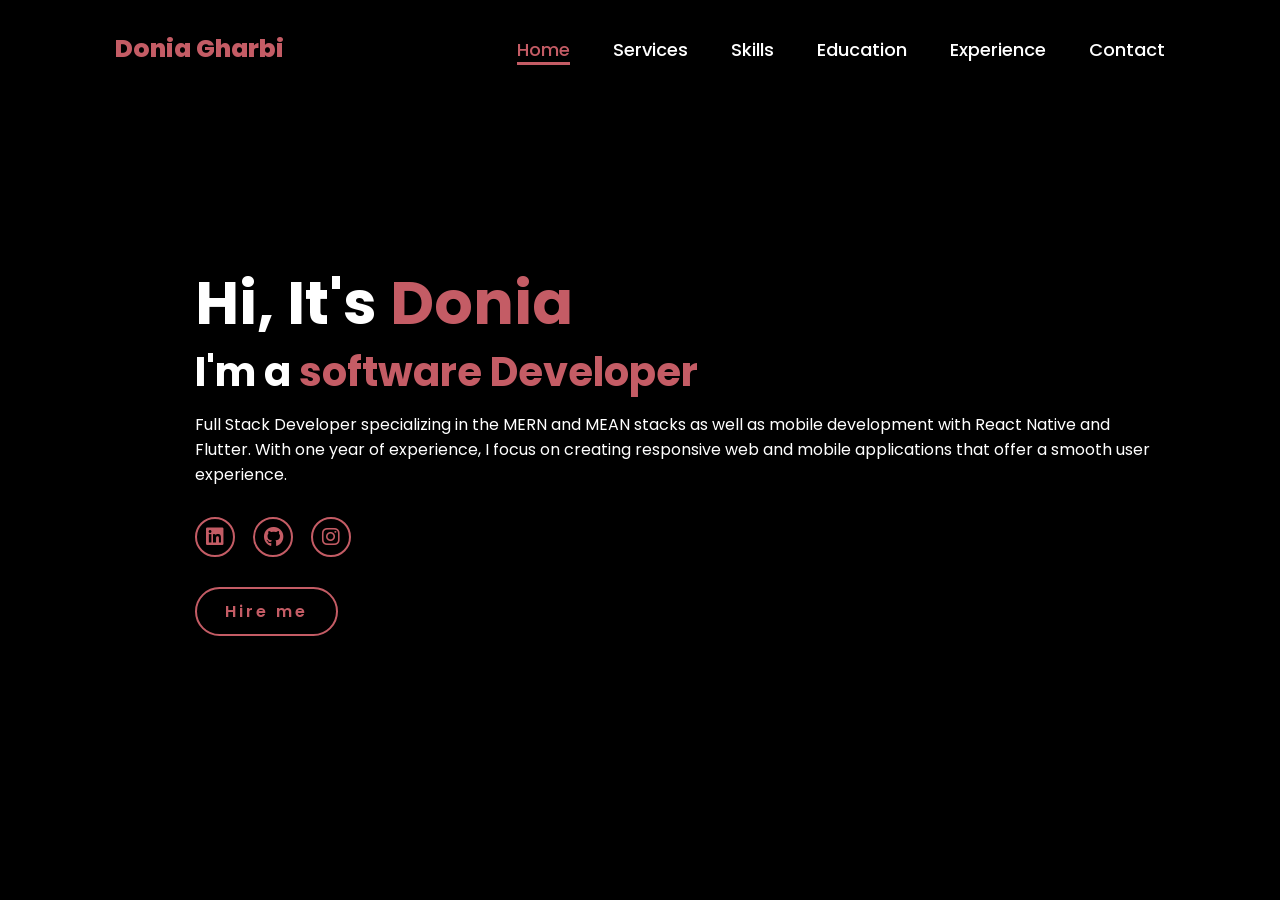
==== index.html @ 005302e9 "main" ====
<!DOCTYPE html>
<html lang="en">
    
<head>
    <meta charset="UTF-8">
    <meta name="viewport" content="width=device-width, initial-scale=1.0">
    <link rel="stylesheet" href="https://cdnjs.cloudflare.com/ajax/libs/font-awesome/6.5.2/css/all.min.css">
    <link rel="stylesheet" href="style.css">
    <title>Portfolio Website</title>
</head>
<body>
    <header>
        <a href="#" class="logo">Donia Gharbi</a>

        <nav>
            <a href="#" class="active"> Home</a>
            <a href="#" >Services</a>
            <a href="#" >Skills</a>
            <a href="#" >Education</a>
            <a href="#" >Experience</a>
            <a href="#" >Contact</a>
        </nav>
    </header>
    <section class="home">
        <div class="home-img">
            <img src="pic.png" alt="">
        </div>
        <div class="home-content">
            <h1>Hi, It's <span>Donia</span></h1>
            <h3 class="typing-text">I'm a <span></span></h3>
            <p>Full Stack Developer specializing in the MERN and MEAN stacks as well as mobile development with React Native and Flutter. With one year of experience, I focus on creating responsive web and mobile applications that offer a smooth user experience.</p>
            <div class="social-icons">
                <a href="https://www.linkedin.com/in/donia-gharbi-a2b3671b9/"><i class="fa-brands fa-linkedin"></i></a>
                <a href="https://github.com/doniesgh"><i class="fa-brands fa-github"></i></a>
                <a href="https://www.instagram.com/donies_gharbi/"><i class="fa-brands fa-instagram"></i></a>
            </div>
            <a href="#" class="btn">Hire me</a>
        </div>
    </section>
</body>
</html>
---- style.css ----
@import url('https://fonts.googleapis.com/css2?family=Poppins:wght@100;200;300;400;500;600&display=swap');

*{
    margin: 0;
    padding: 0;
    box-sizing: border-box;
    text-decoration: none;
    border: none;
    outline: none;
    font-family: 'Poppins', sans-serif;
}

html{
    font-size: 62.5%;
}

body{
    width: 100%;
    height: 100vh;
    overflow-x: hidden;
    background-color: black;
    color: white;
}

header{
    margin-top: 20px;
    position: fixed;
    top: 0;
    left: 0;
    width: 100%;
    padding: 1rem 9%;
    background-color: transparent;
    filter: drop-shadow(10px);
    display: flex;
    justify-content: space-between;
    align-items: center;
    z-index: 100;
}

.logo{
    font-size: 2.5rem;
    color: #c45c65;
    font-weight: 800;
    cursor: pointer;
    transition: 0.5s ease;
}

.logo:hover{
    transform: scale(1.1);
}

nav a{
    font-size: 1.8rem;
    color: white;
    margin-left: 4rem;
    font-weight: 500;
    transition: 0.3s ease;
    border-bottom: 3px solid transparent;
}

nav a:hover,
nav a.active{
    color: #c45c65;
    border-bottom: 3px solid #c45c65;
}

@media(max-width:995px){
    nav{
        position: absolute;
        display: none;
        top: 0;
        right: 0;
        width: 40%;
        border-left: 3px solid #c45c65;
        border-bottom: 3px solid #c45c65;
        border-bottom-left-radius: 2rem;
        padding: 1rem solid;
        background-color: #161616;
        border-top: 0.1rem solid rgba(0,0,0,0.1);
    }

    nav.active{
        display: block;
    }

    nav a{
        display: block;
        font-size: 2rem;
        margin: 3rem 0;
    }

    nav a:hover,
    nav a.active{
        padding: 1rem;
        border-radius: 0.5rem;
        border-bottom: 0.5rem solid #c45c65;
    }
}

section{
    min-height: 100vh;
    padding: 5rem 9% 5rem;
}

.home{
    display: flex;
    justify-content: center;
    align-items: center;
    gap: 8rem;
    background-color: black;
}

.home .home-content h1{
    font-size: 6rem;
    font-weight: 700;
    line-height: 1.3;
}

span{
    color: #c45c65;
}

.home-content h3{
    font-size: 4rem;
    margin-bottom: 1rem;
    font-weight: 700;
}

.home-content p{
    font-size: 1.6rem;
}

.home-img{
    border-radius: 50%;
}

.home-img img{
    position: relative;
    width: 32vw;
    border-radius: 50%;
    box-shadow: 0 0 25px solid #c45c65;
    cursor: pointer;
    transition: 0.2s linear;
}

.home-img img:hover{
    font-size: 1.8rem;
    font-weight: 500;
}

.social-icons a{
    display: inline-flex;
    justify-content: center;
    align-items: center;
    width: 4rem;
    height: 4rem;
    background-color: transparent;
    border: 0.2rem solid #c45c65;
    font-size: 2rem;
    border-radius: 50%;
    margin: 3rem 1.5rem 3rem 0;
    transition: 0.3s ease;
    color: #c45c65;
}

.social-icons a:hover{
    color: black;
    transform: scale(1.3) translateY(-5px);
    background-color: #c45c65;
    box-shadow: 0  0 25px #c45c65;
}

.btn{
    display: inline-block;
    padding: 1rem 2.8rem;
    background-color: black;
    border-radius: 4rem;
    font-size: 1.6rem;
    color: #c45c65;
    letter-spacing: 0.3rem;
    font-weight: 600;
    border: 2px solid #c45c65;
    transition: 0.3s ease;
    cursor: pointer;
}

.btn:hover{
    transform: scale3d(1.03);
    background-color: #c45c65;
    color: black;
    box-shadow: 0 0 25px #c45c65;
}

.typing-text{
    font-size: 34px;
    font-weight: 600;
    min-width: 280px;
}

.typing-text span{
    position: relative;
}

.typing-text span::before{
    content: "software Developer";
    color: #c45c65;
    animation: words 20s infinite;
}

.typing-text span::after{
    content: "";
    background-color: black;
    position: absolute;
    width: calc(100% + 8px);
    height: 100%;
    border-left: 3px solid black;
    right: -8;
    animation: cursor 0.6s infinite;
}

@keyframes cursor{
    to{
        border-left: 3px solid #c45c65;
    }
}

@keyframes words{
    0%, 20%{
        content: "Web Developer";
    }
    21%, 40%{
        content: "Developer";
    }
    41%, 60%{
        content: "Web Designer";
    }
    61%, 80%{
        content: "Youtuber";
    }
    81%, 100%{
        content: "Script Writer";
    }
}

@media (max-width: 1000px){
    .home{
        gap: 4rem;
    }
}

@media(max-width:995px){
    .home{
        flex-direction: column;
        margin: 5rem 4rem;
    }

    .home .home-content h3{
        font-size: 2.5rem;
    }

    .home-content h1{
        font-size: 5rem;
    }

    .home-img img{
        width: 70vw;
        margin-top: 4rem;
    }
}
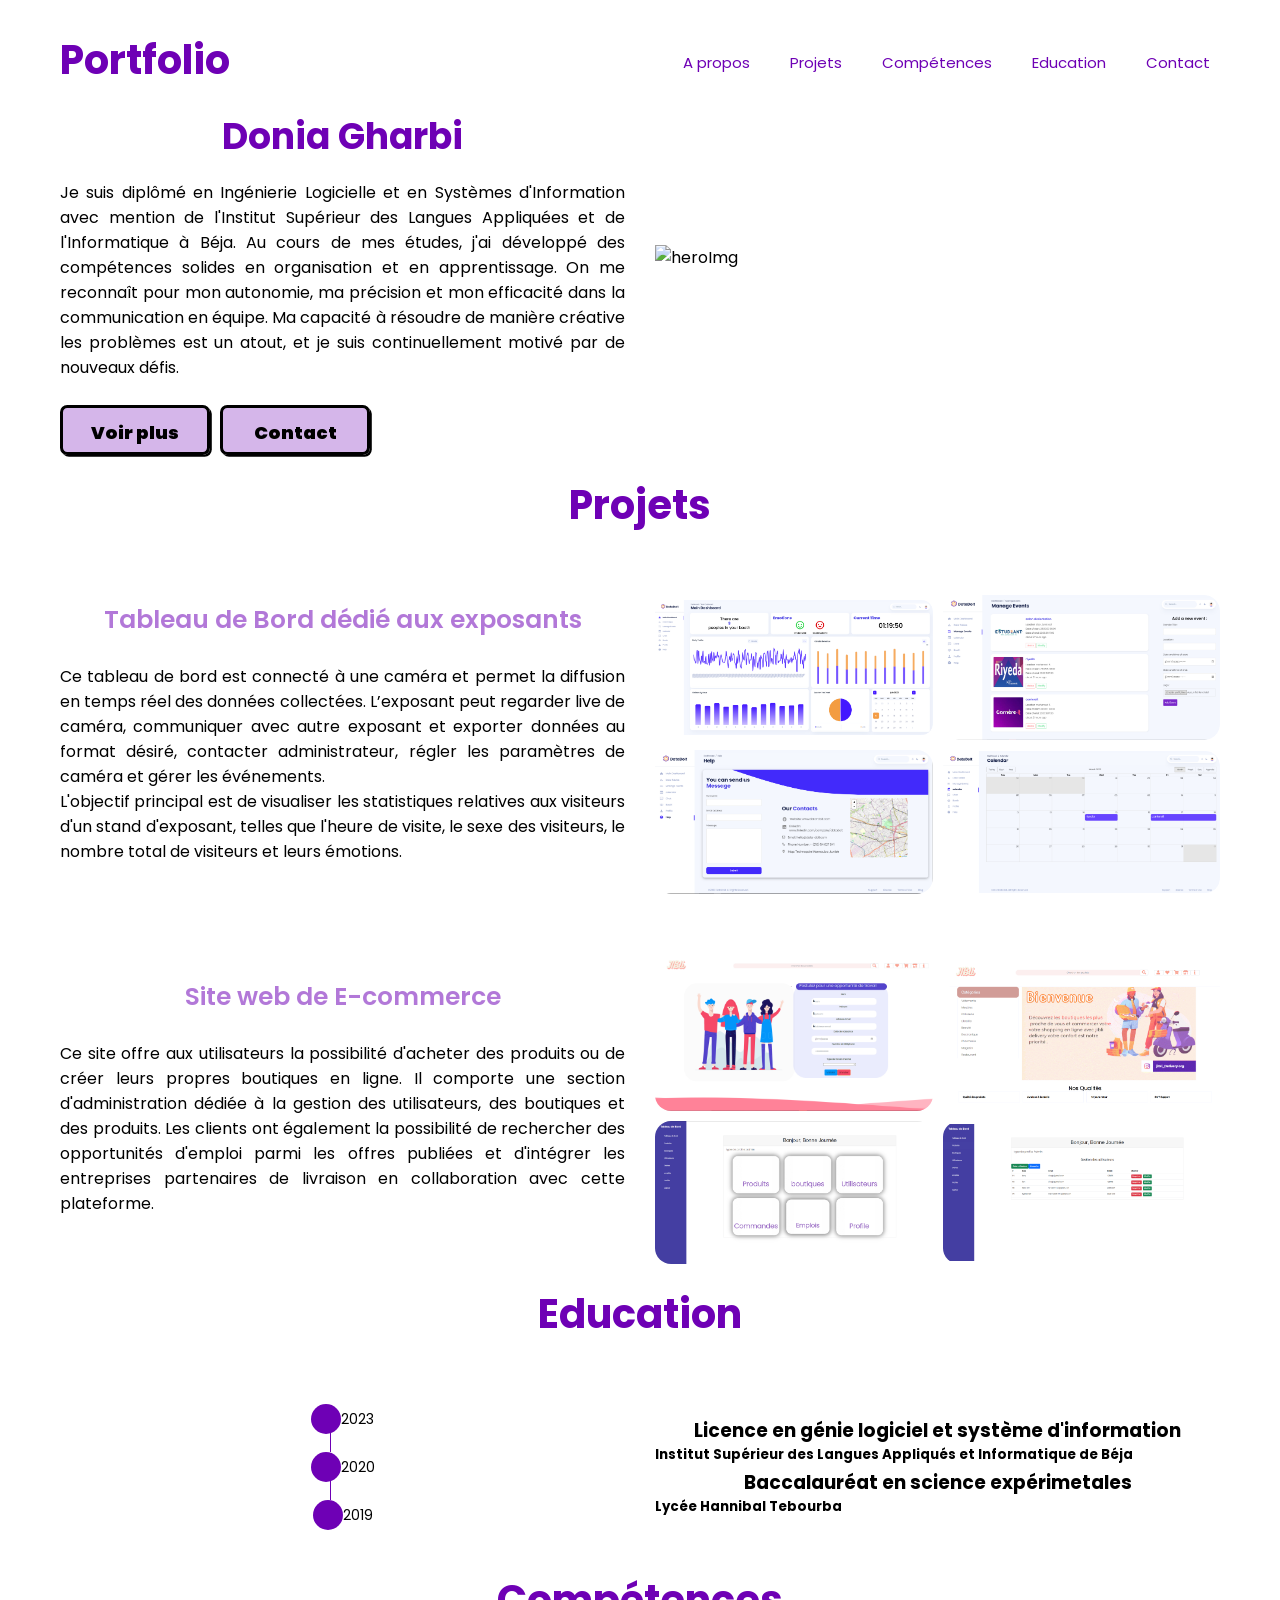
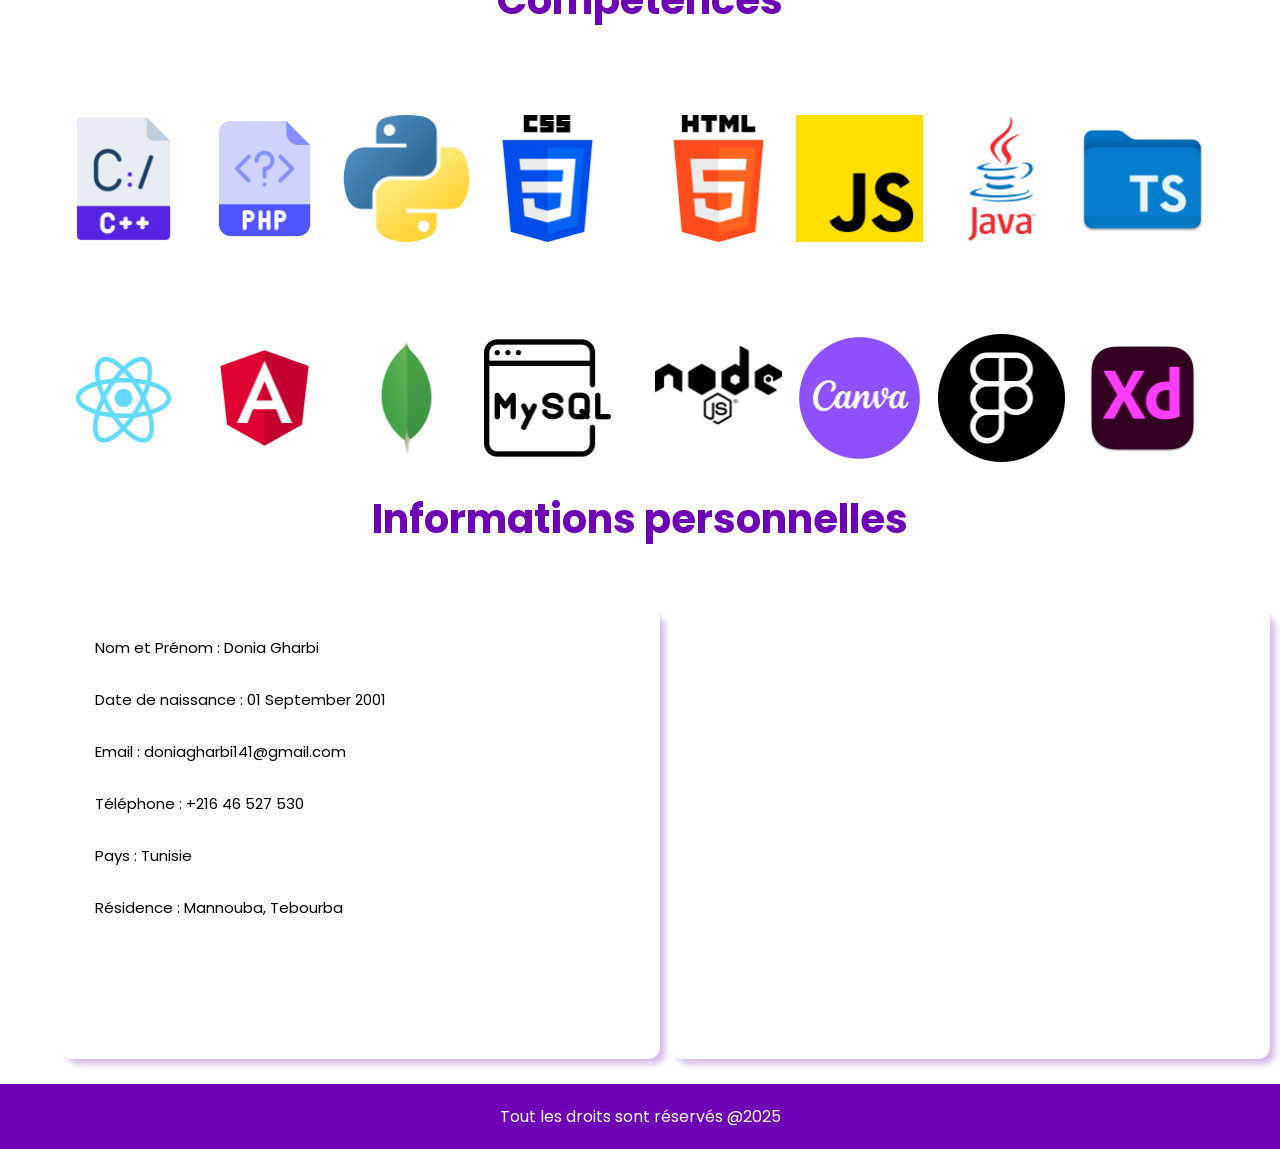
==== commit b2951581: "main" ====
--- a/index.html
+++ b/index.html
@@ -1,41 +1,273 @@
-<!DOCTYPE html>
-<html lang="en">
-    
+<!doctype html>
+<html class="no-js" lang="fr">
+
 <head>
-    <meta charset="UTF-8">
-    <meta name="viewport" content="width=device-width, initial-scale=1.0">
-    <link rel="stylesheet" href="https://cdnjs.cloudflare.com/ajax/libs/font-awesome/6.5.2/css/all.min.css">
-    <link rel="stylesheet" href="style.css">
-    <title>Portfolio Website</title>
+    <meta charset="utf-8">
+    <title>Donia Gharbi </title>
+    <link rel="preconnect" href="https://fonts.googleapis.com">
+    <link href="https://cdn.lineicons.com/4.0/lineicons.css" rel="stylesheet" />
+    <style>
+        @import url('https://fonts.googleapis.com/css2?family=Poppins:wght@300;400&display=swap');
+    </style>
+    <meta name="description" content="">
+    <meta name="viewport" content="width=device-width, initial-scale=1">
+    <link rel="shortcut icon" href="" type="image/png">
+    <link rel="stylesheet" href="/assets/style.css" />
 </head>
+
 <body>
-    <header>
-        <a href="#" class="logo">Donia Gharbi</a>
-
-        <nav>
-            <a href="#" class="active"> Home</a>
-            <a href="#" >Services</a>
-            <a href="#" >Skills</a>
-            <a href="#" >Education</a>
-            <a href="#" >Experience</a>
-            <a href="#" >Contact</a>
-        </nav>
-    </header>
-    <section class="home">
-        <div class="home-img">
-            <img src="pic.png" alt="">
-        </div>
-        <div class="home-content">
-            <h1>Hi, It's <span>Donia</span></h1>
-            <h3 class="typing-text">I'm a <span></span></h3>
-            <p>Full Stack Developer specializing in the MERN and MEAN stacks as well as mobile development with React Native and Flutter. With one year of experience, I focus on creating responsive web and mobile applications that offer a smooth user experience.</p>
-            <div class="social-icons">
-                <a href="https://www.linkedin.com/in/donia-gharbi-a2b3671b9/"><i class="fa-brands fa-linkedin"></i></a>
-                <a href="https://github.com/doniesgh"><i class="fa-brands fa-github"></i></a>
-                <a href="https://www.instagram.com/donies_gharbi/"><i class="fa-brands fa-instagram"></i></a>
-            </div>
-            <a href="#" class="btn">Hire me</a>
-        </div>
-    </section>
+
+    <main>
+        <!-- Header Start -->
+        <header>
+            <nav class="nav container">
+                <h2 class="nav_logo"><a href="#">Portfolio</a></h2>
+
+                <ul class="menu_items">
+                    <li><a href="#Apropos" class="nav_link">A propos</a></li>
+                    <li><a href="#Projets" class="nav_link">Projets</a></li>
+                    <li><a href="#Compétences" class="nav_link">Compétences</a></li>
+                    <li><a href="#Education" class="nav_link">Education</a></li>
+                    <li><a href="#Contact" class="nav_link">Contact</a></li>
+                </ul>
+                <img src="images/bars.png" alt="timesicon" id="menu_toggle" />
+            </nav>
+        </header>
+        <!-- Header End -->
+
+        <!-- Hero Start -->
+        <section class="hero " id="Apropos">
+            <div class="row container">
+                <div class="column">
+                    <h5 class="bonjour">Bonjour, Je suis</h5>
+                    <h2>
+                        <span>Donia Gharbi</span>
+                    </h2>
+                    <p class="justified">Je suis diplômé en Ingénierie Logicielle et en Systèmes d'Information avec
+                        mention de l'Institut Supérieur des Langues Appliquées et de l'Informatique à Béja. Au cours de
+                        mes études, j'ai développé des compétences solides en organisation et en apprentissage. On me
+                        reconnaît pour mon autonomie, ma précision et mon efficacité dans la communication en équipe. Ma
+                        capacité à résoudre de manière créative les problèmes est un atout, et je suis continuellement
+                        motivé par de nouveaux défis.</p>
+                    <div class="buttons">
+                        <button href="#Contact">Voir plus
+                        </button>
+                        <button href="#Contact" >Contact </button>
+                    </div>
+                </div>
+                <div class="column">
+                    <img src="pic.png" alt="heroImg" class="hero_img" style="width: 500px;height: 500px;" />
+                </div>
+            </div>
+        </section>
+
+        <section class="hero"id="Projets">
+            <h2>Projets</h2>
+
+            <div class="row container">
+                <div class="column">
+                    <h6 class="project">Tableau de Bord dédié aux exposants</h6>
+                    <br>
+                    <p class="justified">Ce tableau de bord est connecté à une caméra et permet la diffusion en
+                        temps réel des données collectées. L’exposant peut regarder live de caméra,
+                        communiquer avec autre exposant et exporter données au format désiré,
+                        contacter administrateur, régler les paramètres de caméra et gérer les
+                        événements. <br>
+                        L'objectif principal est de visualiser les statistiques relatives aux visiteurs
+                        d'un stand d'exposant, telles que l'heure de visite, le sexe des visiteurs, le
+                        nombre total de visiteurs et leurs émotions.</p>
+                </div>
+                <div class="column">
+                    <div class="contain">
+                        <div class="car"><img src="images/image (9).png" alt="Car 1"></div>
+                        <div class="car"><img src="images/image (4).png" alt="Car 2"></div>
+                        <div class="car"><img src="images/image (3).png" alt="Car 3"></div>
+                        <div class="car"><img src="images/calendrier.png" alt="Car 4"></div>
+                    </div>
+                </div>
+            </div>
+        </section>
+        <section class="hero" id="Projets">
+            <div class="row container">
+                <div class="column">
+                    <h6 class="project">Site web de E-commerce</h6>
+                    <br>
+                    <p class="justified">Ce site offre aux utilisateurs la possibilité d'acheter des produits ou de
+                        créer leurs propres boutiques en ligne. Il comporte une section d'administration dédiée à la
+                        gestion des utilisateurs, des boutiques et des produits. Les clients ont également la
+                        possibilité de rechercher des opportunités d'emploi parmi les offres publiées et d'intégrer les
+                        entreprises partenaires de livraison en collaboration avec cette plateforme.</p>
+                </div>
+                <div class="column">
+                    <div class="contain">
+                        <div class="car"><img src="images/1.png" alt="Car 1"></div>
+                        <div class="car"><img src="images/2 (2).png" alt="Car 2"></div>
+                        <div class="car"><img src="images/3 (2).png" alt="Car 3"></div>
+                        <div class="car"><img src="images/4 (2).png" alt="Car 4"></div>
+                    </div>
+                </div>
+            </div>
+        </section>
+        <section class="hero" id="Education">
+            <h2>Education</h2>
+            <div class="row container">
+                <div class="column">
+                    <div class="f">
+                        <div class="timeline">
+                            <div class="circle"></div>
+                            <p class="date">2023</p>
+                          </div>
+                          <div class="line"></div>
+                          
+                    </div>
+                    <div class="f">
+                        <div class="timeline">
+                            <div class="circle"></div>
+                            <p class="date">2020</p>
+                          </div>
+                          <div class="line"></div>
+                          
+                    </div>
+                    <div class="f">
+                        <div class="timeline">
+                            <div class="circle"></div>
+                            <p class="date">2019</p>
+                          </div>
+                          
+                    </div>
+                 
+                      
+                    
+                </div>
+                <div class="column">
+                    <h3>Licence en génie logiciel et système d'information</h3>
+                    <h5>Institut Supérieur des Langues Appliqués et Informatique de Béja</h5>
+                    <br>
+                    <h3>Baccalauréat en science expérimetales</h3>
+                    <h5>Lycée Hannibal Tebourba</h5>
+                </div>
+            </div>
+        </section>
+        <section class="hero" id="Compétences">
+            <h2>Compétences</h2>
+            <div class="row container">
+                <div class="column">
+                    <div class="col">
+                        <div class="lang"><img src="./images/c-.png" class="imglang"></div>
+                        <div class="lang"><img src="./images/php (1).png" class="imglang"></div>
+                        <div class="lang"><img src="./images/python.png" class="imglang"></div>
+                        <div class="lang"><img src="./images/css-3.png" class="imglang"></div>
+                    </div>
+                </div>
+                <div class="column">
+                    <div class="col">
+                        <div class="lang"><img src="./images/html-5.png" class="imglang"></div>
+                        <div class="lang"><img src="./images/js.png" class="imglang"></div>
+                        <div class="lang"><img src="./images/java_original_wordmark_logo_icon_146459.png" class="imglang"></div>
+
+                        <div class="lang"><img src="./images/folder_ts_icon_161281.png" class="imglang"></div>
+
+                        
+                    </div>
+                </div>
+            </div>
+        </section>
+        <section class="hero">
+            <div class="row container">
+                <div class="column">
+                    <div class="col">
+                        <div class="lang"><img src="./images/react_icon_130845.png" class="imglang"></div>
+                        <div class="lang"><img src="./images/angular_icon_130993.png" class="imglang"></div>
+                        <div class="lang"><img src="./images/file_type_mongo_icon_130383.png" class="imglang"></div>
+                        <div class="lang"><img src="./images/mysql.png" class="imglang"></div>
+                    </div>
+                </div>
+                <div class="column">
+                    <div class="col">
+                        <div class="lang"><img src="./images/node_icon_198061.png" class="imglang"></div>
+                        <div class="lang"><img src="./images/canva_icon_220714.png" class="imglang"></div>
+                        <div class="lang"><img src="./images/figma.png" class="imglang"></div>
+                        <div class="lang"><img src="./images/adobe_xd_macos_bigsur_icon_190424.png" class="imglang"></div>
+
+                        
+                    </div>
+                </div>
+            </div>
+        </section>
+       
+
+
+        <section class="hero" id="Contact">
+            <h2>Informations personnelles</h2>
+
+            <div class="row container">
+
+                <div class="column">
+                    <div class="card">
+                        <div class="header">
+                            <ul>
+                                <li>
+                                    <p>Nom et Prénom : Donia Gharbi</p>
+                                </li>
+                                <li>
+                                    <p>Date de naissance : 01 September 2001</p>
+                                </li>
+                                <li>
+                                    <p>Email : doniagharbi141@gmail.com</p>
+                                </li>
+                                <li>
+                                    <p>Téléphone : +216 46 527 530</p>
+                                </li>
+                                <li>
+                                    <p>Pays : Tunisie</p>
+                                </li>
+                                <li>
+                                    <p>Résidence : Mannouba, Tebourba</p>
+                                </li>
+                            </ul>
+
+                        </div>
+
+                    </div>
+                </div>
+                <div class="column">
+                    <div class="card">
+                        <div class="header">
+                            <div class="elementor-element elementor-element-bcb5f12 elementor-widget elementor-widget-google_maps"
+                                data-id="bcb5f12" data-element_type="widget" data-widget_type="google_maps.default">
+                                <div class="elementor-widget-container">
+                                    <div class="elementor-custom-embed">
+                                        <iframe
+                                            src="https://maps.google.com/maps?f=q&source=s_q&hl=en&geocode=&q=Mannouba+Tunisie&z=14&output=embed"
+                                            width="100%" height="440" style="border:0;" allowfullscreen=""
+                                            loading="lazy" referrerpolicy="no-referrer-when-downgrade">
+                                        </iframe>
+                                    </div>
+                                </div>
+                            </div>
+
+
+                        </div>
+
+                    </div>
+                </div>
+            </div>
+        </section>
+    </main>
+
+    <script>
+        const header = document.querySelector("header");
+        const menuToggler = document.querySelectorAll("#menu_toggle");
+
+        menuToggler.forEach(toggler => {
+            toggler.addEventListener("click", () => header.classList.toggle("showMenu"));
+        });
+    </script>
+    <noscript><iframe src="https://www.googletagmanager.com/ns.html?id=GTM-PWMZHGR" height="0" width="0"
+            style="display:none;visibility:hidden"></iframe></noscript>
+
+    <footer>Tout les droits sont réservés @2025</footer>
+
 </body>
+
 </html>
--- a/assets/style.css
+++ b/assets/style.css
@@ -0,0 +1,324 @@
+
+@import url("https://fonts.googleapis.com/css2?family=Poppins:wght@200;300;400;500;600;700&display=swap");
+* {
+  margin: 0;
+  padding: 0;
+  box-sizing: border-box;
+  font-family: "Poppins", sans-serif;
+}
+main {
+  background: #ffffff;
+}
+.container {
+  max-width: 1300px;
+  width: 100%;
+  margin: 0 auto;
+}
+header {
+  position: fixed;
+  top: 0;
+  left: 0;
+  width: 100%;
+  z-index: 1000;
+}
+.nav {
+  background-color: #fff;
+  display: flex;
+  align-items: center;
+  justify-content: space-between;
+  padding: 0 60px;
+}
+.nav_logo {
+  padding: 10px 0;
+}
+.menu_items {
+  display: flex;
+  list-style: none;
+  gap: 20px;
+}
+a {
+  color: #6e00b5;
+  text-decoration: none;
+}
+
+/* Hero */
+.hero {
+  width: 100%;
+}
+
+.hero .row {
+  display: flex;
+  align-items: center;
+margin-top: 60px;
+  width: 100%;
+  padding: 0 60px;
+  gap: 30px;
+  justify-content: space-between;
+}
+.bonjour{
+    letter-spacing: 2px;
+    font-weight: 900;
+    font-size: 19px;
+    color: #6d00b587;
+}
+span{
+    color: #6e00b5;
+}
+.hero .row h2,
+.hero .row p {
+  color: #000000;
+}
+.hero .row h2 {
+  font-size: 36px;
+  margin-bottom: 16px;
+}
+
+.hero .column {
+  width: 50%;
+}
+.buttons {
+  display: flex;
+  margin-top: 25px;
+  gap: 10px;
+}
+
+.hero_img {
+  width: 100%;
+  z-index: 10;
+  position: relative;
+}
+#menu_toggle {
+  display: none;
+}
+
+/* Reponsive */
+@media (width < 860px) {
+  #menu_toggle {
+    display: block;
+  }
+  .nav {
+    padding: 0 20px;
+    background-color: #fff;
+  }
+
+  .menu_items {
+    position: fixed;
+    top: 0;
+    width: 260px;
+    background-color: #fff;
+    height: 100%;
+    left: -100%;
+    padding: 50px 30px 30px;
+    flex-direction: column;
+    transition: all 0.5s ease;
+  }
+  .showMenu .menu_items {
+    left: 0;
+  }
+  a {
+    color: #333;
+  }
+  #menu_toggle {
+    width: 20px;
+    cursor: pointer;
+  }
+  .menu_items #menu_toggle {
+    position: absolute;
+    top: 20px;
+    right: 20px;
+  }
+  .hero {
+    padding-top: 130px;
+  }
+  .hero .row {
+    flex-direction: column;
+    padding: 0 20px;
+    justify-content: center;
+  }
+  .hero .row .column {
+    width: 100%;
+  }
+}
+
+@media (width < 600px) {
+  .hero {
+    padding-top: 80px;
+  }
+  .hero .row h2 {
+    font-size: 26px;
+  }
+  .buttons {
+    justify-content: center;
+  }
+  .btn {
+    padding: 10px 16px;
+  }
+}
+button {
+    background: #6d00b549;
+    font-family: inherit;
+    padding: 0.6em 1.3em;
+    width: 150px;
+    height: 50px;
+    font-weight: 900;
+    font-size: 18px;
+    border: 3px solid black;
+    border-radius: 0.4em;
+    box-shadow: 0.1em 0.1em;
+  }
+  
+  button:hover {
+    transform: translate(-0.05em, -0.05em);
+    box-shadow: 0.15em 0.15em;
+  }
+  
+  button:active {
+    transform: translate(0.05em, 0.05em);
+    box-shadow: 0.05em 0.05em;
+  }
+  .justified{
+    text-align: justify;
+
+  }
+  iframe{
+    margin-top: 10px;
+  }
+  .card {
+    display: flex;
+    flex-direction: column;
+    justify-content: space-between;
+    border-radius: 0.75rem;
+    background-color: white;
+    width: 600px;
+    height: 450px;
+    box-shadow: 6px 6px 6px -1px #6d00b523,
+    6px 6px 6px -1px #6d00b529;
+  }
+  .person{
+    font-size: 25px;
+    font-weight: 900;
+    text-align: center;
+    font-family: 'Poppins';
+  }
+  .info {
+    border: none;
+    text-align: center;
+  }
+  ul {
+    margin-left: 25px;
+    font-size: 15px;
+    list-style: none;
+}
+
+li {
+    display: flex; /* Make list items flex containers */
+    justify-content: space-between;
+    align-items: center; /* Center content vertically within list items */
+    margin-top: 25px;
+    padding: 2px 10px; /* Add padding for spacing */
+}
+
+h2{
+  text-align: center;
+  margin-top: 20px;
+  font-size: 40px;
+  color: #6e00b5;
+}
+.project{
+  margin-top: -25px;
+  font-size: 25px;
+  font-weight: 600;
+  text-align: center;
+  color: #6d00b587;
+
+}
+.contain {
+  display: flex;
+  flex-wrap: wrap; /* Allow cards to wrap to the next row */
+  gap: 10px;
+}
+
+.car {
+  background-color: #fff;
+  width: calc(50% - 5px); /* Adjust the width to fit two cards in one row */
+  border-radius: 16px;
+  transition: all 0.3s ease;
+  overflow: hidden;
+  display: flex;
+  align-items: center;
+  justify-content: center;
+}
+
+.car img {
+  width: 100%;
+  height: auto;
+  display: block;
+}
+
+footer {
+  margin-top: 25px;
+  background-color: #6e00b5;
+  color: white;
+  text-align: center;
+  padding: 20px 0;
+}
+
+
+
+.imglang {
+  width: 90%;
+  height: auto;
+  transition: transform 0.3s ease-in-out; /* Add a smooth transition effect */
+}
+
+.lang:hover .imglang {
+  transform: scale(1.1); /* Increase the size on hover */
+}
+.col{
+  margin-top: 25px;
+  display:flex ;
+  justify-content: space-between;
+}
+
+h3{
+  text-align: center;
+  margin-top: -22px;
+
+}
+.imglang1{
+  width: 105px;
+  height: 96px;
+
+}
+.date{
+  color: #ffffff;
+  text-align: center;
+}
+.circle {
+  width: 30px;
+  height: 30px;
+  border-radius: 50%;
+  background: #6e00b5;
+}
+
+.timeline {
+  display: flex;
+  align-items: center;
+  margin-bottom: 20px;
+  justify-content: center;
+}
+.f{
+  justify-content: center;
+}
+
+.line {
+  margin-top: -22px;
+  border-left: 1px solid #6e00b5;
+  height: 20px;
+  margin-left: 270px;
+}
+
+.date {
+  margin: 0;
+  font-size: 14px;
+}
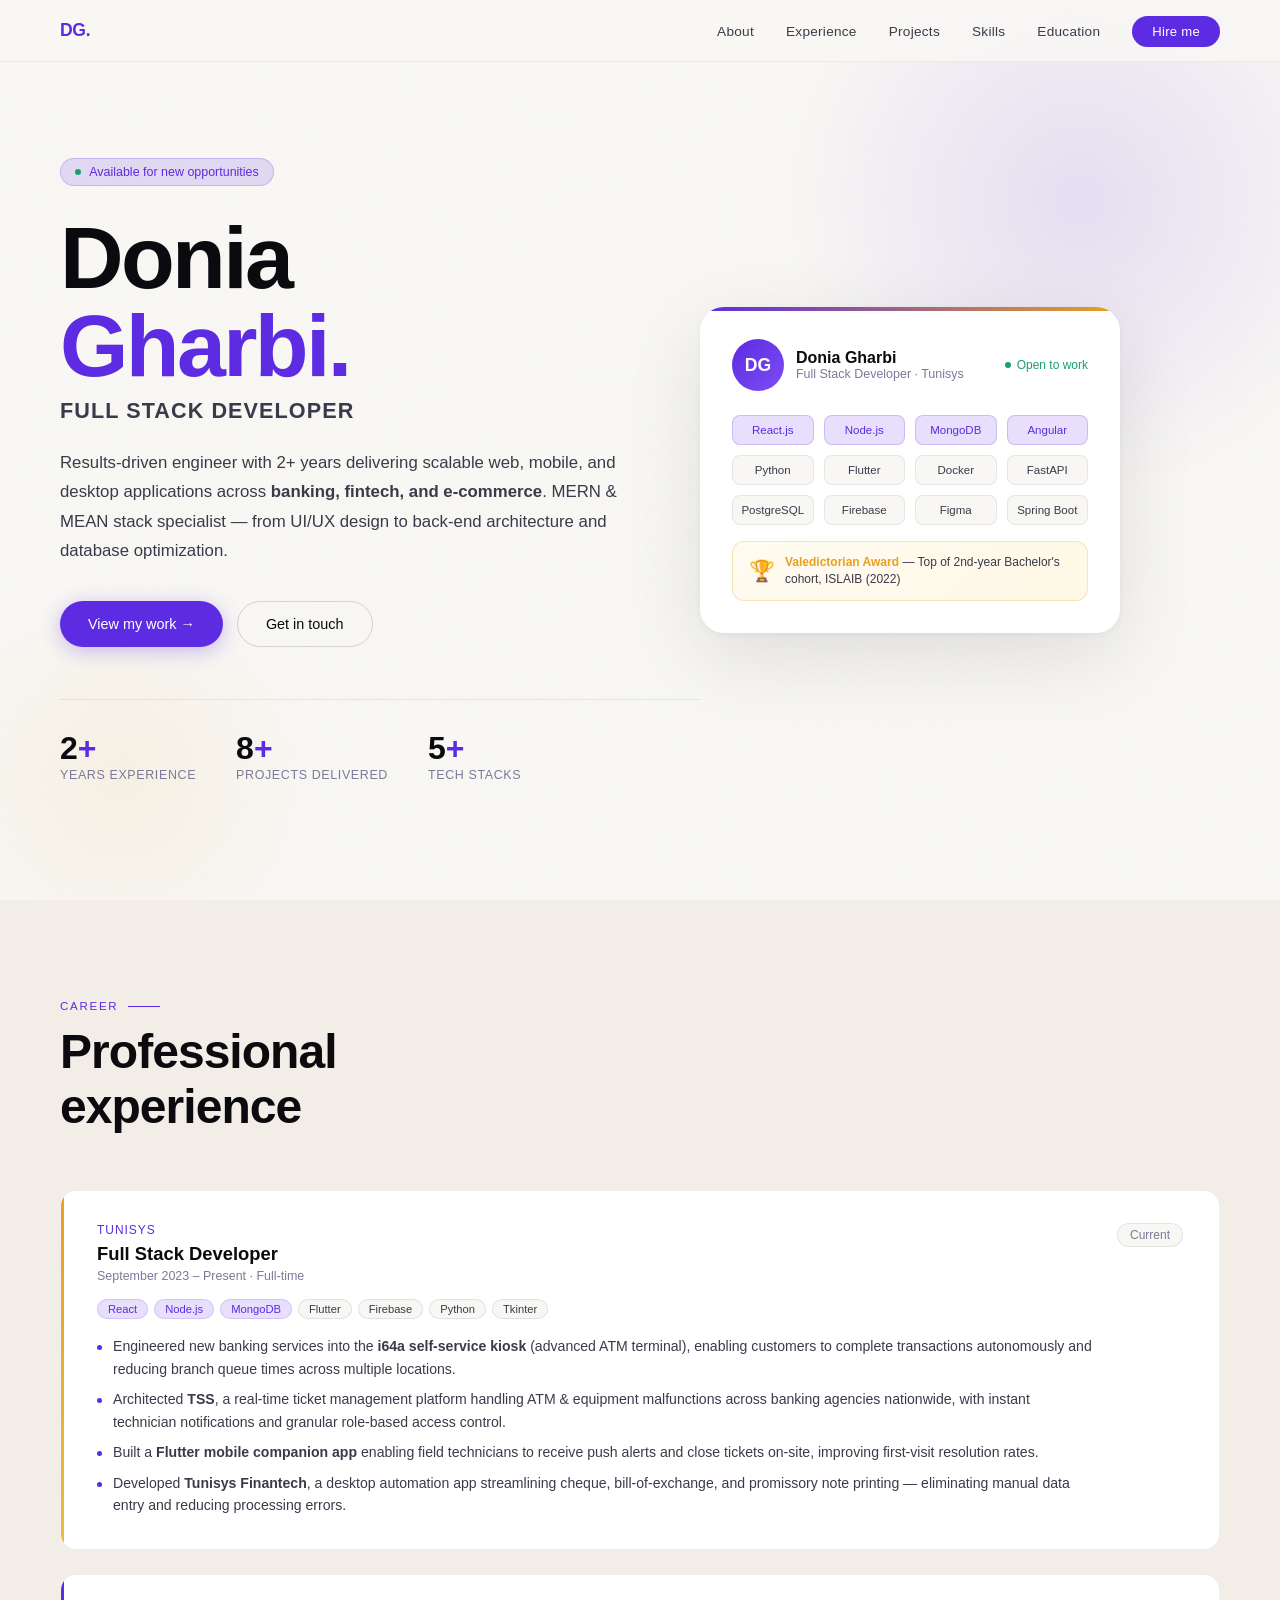
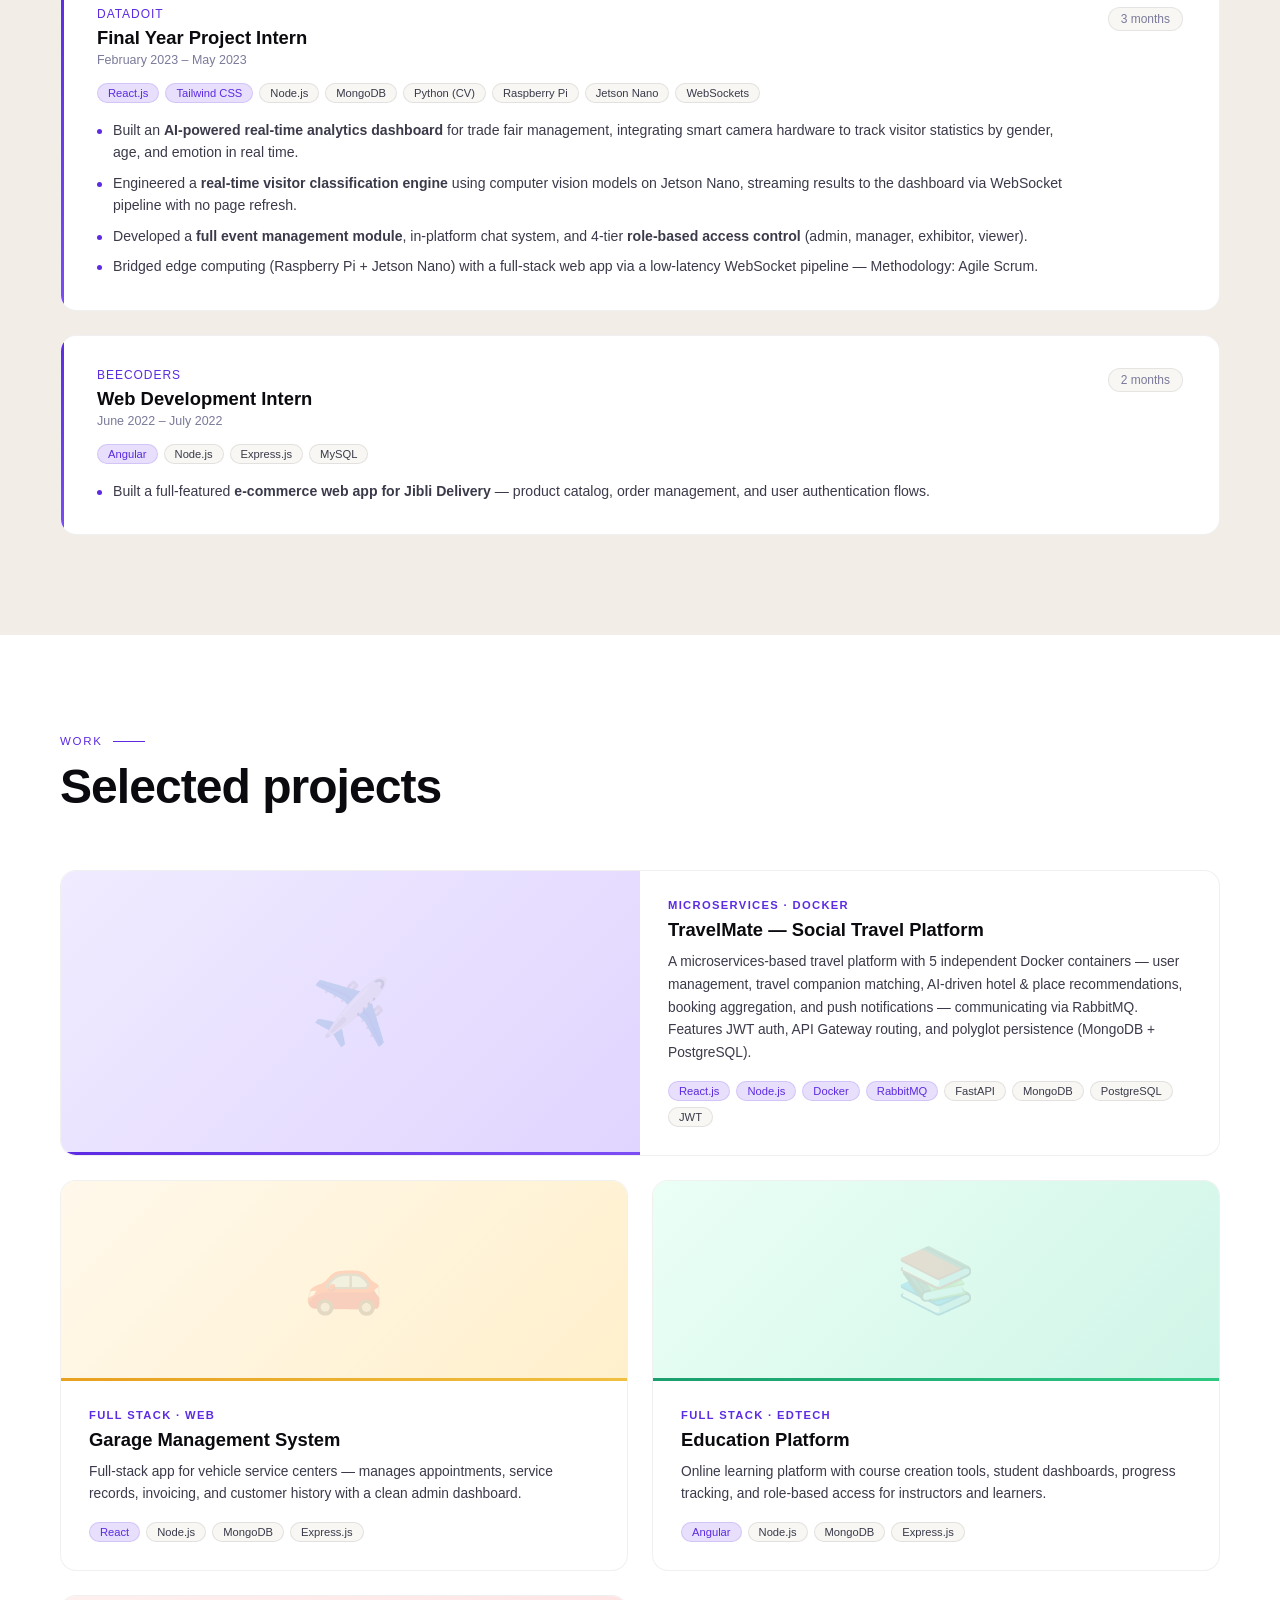
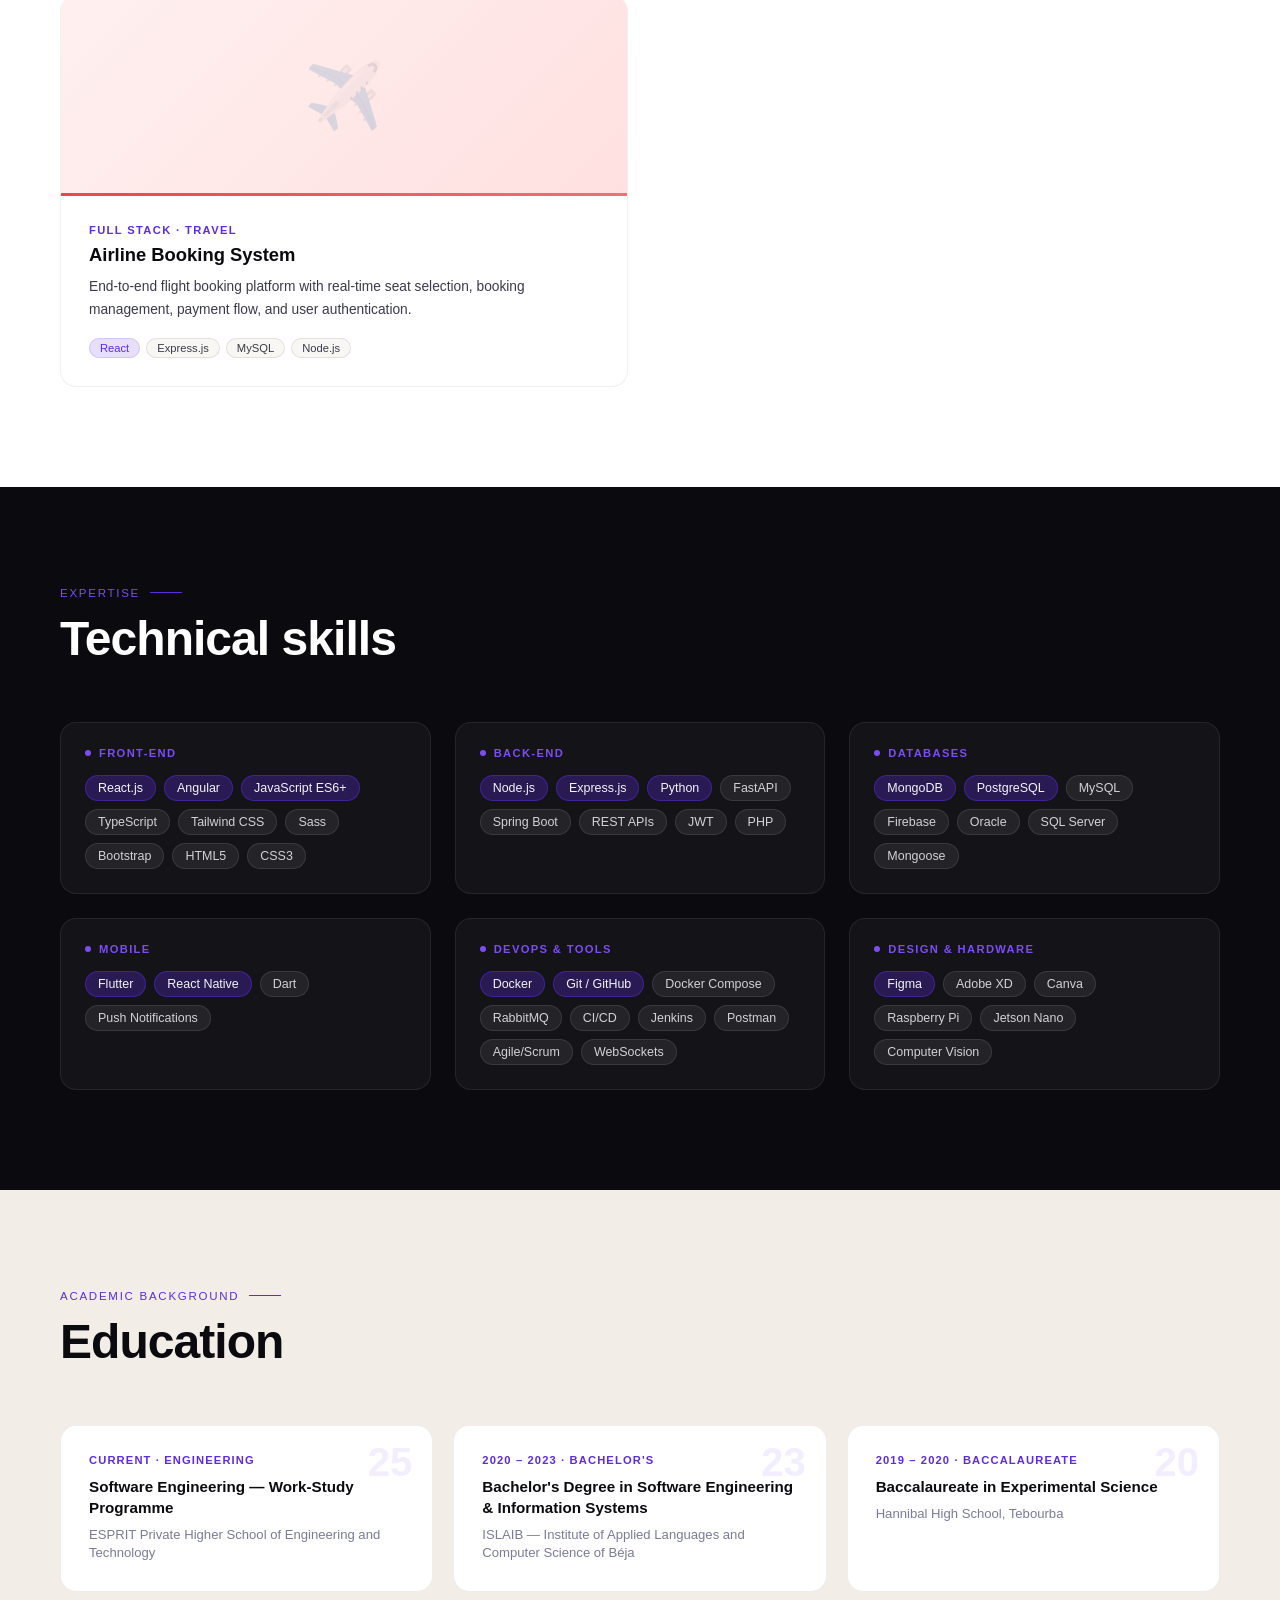
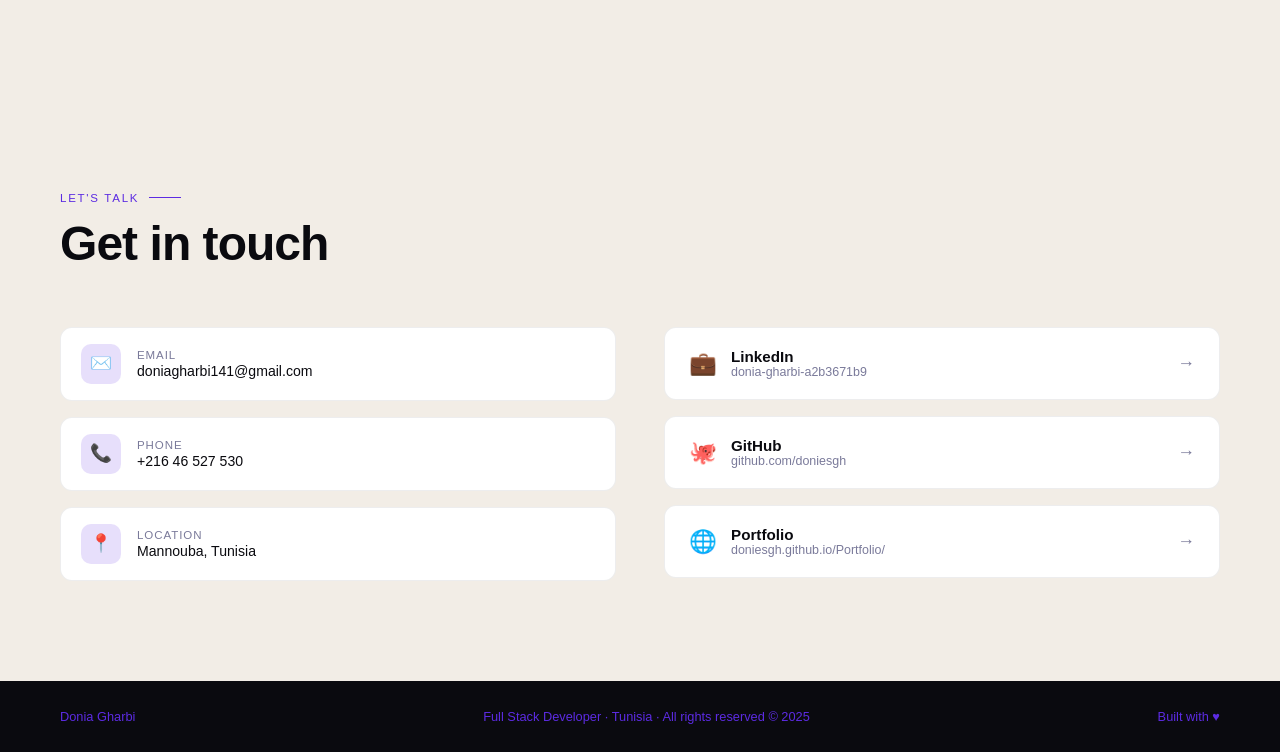
==== commit 65941316: "new" ====
--- a/index.html
+++ b/index.html
@@ -1,273 +1,978 @@
-<!doctype html>
-<html class="no-js" lang="fr">
-
+<!DOCTYPE html>
+<html lang="en">
 <head>
-    <meta charset="utf-8">
-    <title>Donia Gharbi </title>
-    <link rel="preconnect" href="https://fonts.googleapis.com">
-    <link href="https://cdn.lineicons.com/4.0/lineicons.css" rel="stylesheet" />
-    <style>
-        @import url('https://fonts.googleapis.com/css2?family=Poppins:wght@300;400&display=swap');
-    </style>
-    <meta name="description" content="">
-    <meta name="viewport" content="width=device-width, initial-scale=1">
-    <link rel="shortcut icon" href="" type="image/png">
-    <link rel="stylesheet" href="/assets/style.css" />
+<meta charset="UTF-8">
+<meta name="viewport" content="width=device-width, initial-scale=1.0">
+<title>Donia Gharbi — Full Stack Developer</title>
+<style>
+:root {
+  --ink: #0a0a0f;
+  --ink-soft: #3a3a4a;
+  --ink-muted: #7a7a9a;
+  --paper: #f8f7f4;
+  --paper-warm: #f2ede6;
+  --accent: #5c2be2;
+  --accent-light: #7c4df5;
+  --accent-glow: rgba(92,43,226,0.15);
+  --gold: #e8a020;
+  --success: #1a9e6e;
+  --radius: 16px;
+  --radius-sm: 8px;
+}
+
+*, *::before, *::after { margin:0; padding:0; box-sizing:border-box; }
+
+html { scroll-behavior: smooth; }
+
+body {
+  font-family: 'DM Sans', sans-serif;
+  background: var(--paper);
+  color: var(--ink);
+  overflow-x: hidden;
+  cursor: default;
+}
+
+/* ── CUSTOM CURSOR ── */
+.cursor {
+  position: fixed; top:0; left:0; pointer-events:none; z-index:9999;
+  mix-blend-mode: multiply;
+}
+
+
+
+/* ── NOISE OVERLAY ── */
+body::before {
+  content:'';
+  position:fixed; inset:0; z-index:1;
+  pointer-events:none;
+  background-image: url("data:image/svg+xml,%3Csvg viewBox='0 0 256 256' xmlns='http://www.w3.org/2000/svg'%3E%3Cfilter id='noise'%3E%3CfeTurbulence type='fractalNoise' baseFrequency='0.9' numOctaves='4' stitchTiles='stitch'/%3E%3C/filter%3E%3Crect width='100%25' height='100%25' filter='url(%23noise)' opacity='0.035'/%3E%3C/svg%3E");
+  opacity:0.4;
+}
+
+/* ── NAV ── */
+nav {
+  position: fixed; top:0; left:0; right:0; z-index:100;
+  display:flex; align-items:center; justify-content:space-between;
+  padding: 20px 60px;
+  backdrop-filter: blur(20px);
+  background: rgba(248,247,244,0.85);
+  border-bottom: 1px solid rgba(92,43,226,0.08);
+  transition: all 0.3s ease;
+}
+.nav-logo {
+  font-family:'Syne', sans-serif;
+  font-weight:800; font-size:1.1rem;
+  color: var(--accent);
+  letter-spacing:-0.02em;
+}
+.nav-links { display:flex; gap:32px; list-style:none; }
+.nav-links a {
+  text-decoration:none;
+  font-size:0.85rem; font-weight:500;
+  color: var(--ink-soft);
+  letter-spacing:0.02em;
+  transition: color 0.2s;
+  position:relative;
+}
+.nav-links a::after {
+  content:''; position:absolute; bottom:-3px; left:0;
+  width:0; height:1.5px; background:var(--accent);
+  transition: width 0.25s ease;
+}
+.nav-links a:hover { color:var(--accent); }
+.nav-links a:hover::after { width:100%; }
+
+.nav-cta {
+  background: var(--accent);
+  color:#fff !important;
+  padding: 8px 20px;
+  border-radius: 40px;
+  font-size:0.82rem !important;
+  font-weight:500 !important;
+  transition: background 0.2s, transform 0.2s !important;
+}
+.nav-cta:hover { background: var(--accent-light) !important; transform: translateY(-1px); }
+.nav-cta::after { display:none !important; }
+
+/* ── HERO ── */
+.hero {
+  min-height: 100vh;
+  display:flex; align-items:center;
+  padding: 120px 60px 80px;
+  position:relative;
+  overflow:hidden;
+}
+.hero-bg-shape {
+  position:absolute; top:-100px; right:-100px;
+  width:600px; height:600px;
+  background: radial-gradient(circle, rgba(92,43,226,0.12) 0%, transparent 70%);
+  border-radius:50%;
+  animation: pulse 8s ease-in-out infinite;
+}
+.hero-bg-shape2 {
+  position:absolute; bottom:-80px; left:-80px;
+  width:400px; height:400px;
+  background: radial-gradient(circle, rgba(232,160,32,0.08) 0%, transparent 70%);
+  border-radius:50%;
+  animation: pulse 10s ease-in-out infinite reverse;
+}
+@keyframes pulse {
+  0%,100% { transform: scale(1) translate(0,0); }
+  50% { transform: scale(1.05) translate(10px,-10px); }
+}
+
+.hero-content { flex:1; max-width:640px; position:relative; z-index:2; }
+.hero-badge {
+  display:inline-flex; align-items:center; gap:8px;
+  background: var(--accent-glow);
+  border: 1px solid rgba(92,43,226,0.2);
+  color: var(--accent);
+  font-size:0.78rem; font-weight:500;
+  padding:6px 14px; border-radius:40px;
+  margin-bottom:28px;
+  animation: fadeUp 0.8s ease both;
+}
+.badge-dot { width:6px;height:6px;border-radius:50%;background:var(--success);animation:blink 2s infinite; }
+@keyframes blink { 0%,100%{opacity:1} 50%{opacity:0.3} }
+
+.hero-name {
+  font-family:'Syne',sans-serif;
+  font-size: clamp(3rem, 7vw, 5.5rem);
+  font-weight:800;
+  line-height:1.0;
+  letter-spacing:-0.03em;
+  color: var(--ink);
+  animation: fadeUp 0.8s 0.1s ease both;
+  margin-bottom:8px;
+}
+.hero-name em { color:var(--accent); font-style:normal; }
+.hero-title {
+  font-family:'Syne',sans-serif;
+  font-size: clamp(1rem,2.5vw,1.35rem);
+  font-weight:600;
+  color: var(--ink-soft);
+  letter-spacing:0.05em;
+  text-transform:uppercase;
+  animation: fadeUp 0.8s 0.2s ease both;
+  margin-bottom:24px;
+}
+.hero-desc {
+  font-size:1.05rem; line-height:1.75;
+  color: var(--ink-soft);
+  max-width:560px;
+  animation: fadeUp 0.8s 0.3s ease both;
+  margin-bottom:36px;
+}
+.hero-btns {
+  display:flex; gap:14px; flex-wrap:wrap;
+  animation: fadeUp 0.8s 0.4s ease both;
+}
+.btn-primary {
+  display:inline-flex; align-items:center; gap:8px;
+  background:var(--accent); color:#fff;
+  padding:14px 28px; border-radius:40px;
+  font-size:0.9rem; font-weight:500;
+  text-decoration:none;
+  transition: background 0.2s, transform 0.2s, box-shadow 0.2s;
+  box-shadow: 0 4px 20px rgba(92,43,226,0.3);
+}
+.btn-primary:hover { background:var(--accent-light); transform:translateY(-2px); box-shadow:0 8px 30px rgba(92,43,226,0.4); }
+
+.btn-secondary {
+  display:inline-flex; align-items:center; gap:8px;
+  background:transparent; color:var(--ink);
+  padding:14px 28px; border-radius:40px;
+  font-size:0.9rem; font-weight:500;
+  text-decoration:none;
+  border:1.5px solid rgba(10,10,15,0.15);
+  transition: border-color 0.2s, color 0.2s, transform 0.2s;
+}
+.btn-secondary:hover { border-color:var(--accent); color:var(--accent); transform:translateY(-2px); }
+
+.hero-stats {
+  display:flex; gap:40px; margin-top:52px;
+  animation: fadeUp 0.8s 0.5s ease both;
+  padding-top:32px;
+  border-top:1px solid rgba(10,10,15,0.08);
+}
+.stat-num {
+  font-family:'Syne',sans-serif;
+  font-size:2rem; font-weight:800;
+  color:var(--ink); line-height:1;
+  margin-bottom:4px;
+}
+.stat-num span { color:var(--accent); }
+.stat-label { font-size:0.78rem; color:var(--ink-muted); letter-spacing:0.05em; text-transform:uppercase; }
+
+.hero-visual {
+  flex:0 0 420px;
+  position:relative; z-index:2;
+  animation: fadeUp 0.8s 0.3s ease both;
+}
+.hero-card {
+  background:#fff;
+  border-radius:24px;
+  padding:32px;
+  box-shadow: 0 24px 80px rgba(10,10,15,0.1), 0 2px 8px rgba(10,10,15,0.05);
+  position:relative;
+  overflow:hidden;
+}
+.hero-card::before {
+  content:'';
+  position:absolute; top:0; left:0; right:0; height:4px;
+  background: linear-gradient(90deg, var(--accent), var(--gold));
+}
+.card-header {
+  display:flex; align-items:center; gap:12px; margin-bottom:24px;
+}
+.avatar {
+  width:52px; height:52px; border-radius:50%;
+  background: linear-gradient(135deg, var(--accent), var(--accent-light));
+  display:flex; align-items:center; justify-content:center;
+  font-family:'Syne',sans-serif; font-weight:800;
+  font-size:1.1rem; color:#fff;
+}
+.card-name { font-family:'Syne',sans-serif; font-weight:700; font-size:1rem; color:var(--ink); }
+.card-role { font-size:0.78rem; color:var(--ink-muted); }
+.card-status {
+  margin-left:auto;
+  display:flex; align-items:center; gap:6px;
+  font-size:0.75rem; color:var(--success); font-weight:500;
+}
+.stack-grid {
+  display:grid; grid-template-columns:repeat(4,1fr); gap:10px;
+}
+.stack-tag {
+  background: var(--paper);
+  border:1px solid rgba(10,10,15,0.07);
+  border-radius:8px;
+  padding:8px 6px;
+  text-align:center;
+  font-size:0.72rem; font-weight:500;
+  color:var(--ink-soft);
+  transition: border-color 0.2s, color 0.2s;
+}
+.stack-tag:hover { border-color:var(--accent); color:var(--accent); }
+.stack-tag.highlight { background:var(--accent-glow); border-color:rgba(92,43,226,0.2); color:var(--accent); }
+
+.award-badge {
+  margin-top:16px;
+  display:flex; align-items:center; gap:10px;
+  background: linear-gradient(135deg, #fffbf0, #fff8e6);
+  border:1px solid rgba(232,160,32,0.25);
+  border-radius:12px;
+  padding:12px 16px;
+}
+.award-icon { font-size:1.3rem; }
+.award-text { font-size:0.75rem; color:var(--ink-soft); line-height:1.4; }
+.award-text strong { color:var(--gold); }
+
+@keyframes fadeUp {
+  from { opacity:0; transform:translateY(24px); }
+  to   { opacity:1; transform:translateY(0); }
+}
+
+/* ── SECTION COMMON ── */
+section { padding: 100px 60px; position:relative; }
+.section-label {
+  font-size:0.72rem; font-weight:500; letter-spacing:0.15em;
+  text-transform:uppercase; color:var(--accent);
+  margin-bottom:12px;
+  display:flex; align-items:center; gap:10px;
+}
+.section-label::after {
+  content:''; flex:0 0 32px; height:1px; background:var(--accent);
+}
+.section-title {
+  font-family:'Syne',sans-serif;
+  font-size: clamp(2rem, 4vw, 3rem);
+  font-weight:800; letter-spacing:-0.02em;
+  color:var(--ink);
+  margin-bottom:56px;
+  max-width:500px;
+}
+
+/* ── EXPERIENCE ── */
+.experience { background: var(--paper-warm); }
+.exp-list { display:flex; flex-direction:column; gap:24px; }
+.exp-item {
+  background:#fff;
+  border-radius:var(--radius);
+  padding:32px 36px;
+  border:1px solid rgba(10,10,15,0.06);
+  display:grid; grid-template-columns:1fr auto;
+  gap:24px;
+  transition: box-shadow 0.3s, transform 0.3s;
+  position:relative; overflow:hidden;
+}
+.exp-item::before {
+  content:''; position:absolute;
+  left:0; top:0; bottom:0; width:3px;
+  background: linear-gradient(180deg, var(--accent), var(--accent-light));
+  border-radius:3px 0 0 3px;
+}
+.exp-item:hover { box-shadow:0 16px 48px rgba(10,10,15,0.1); transform:translateY(-2px); }
+.exp-item.featured::before { background: linear-gradient(180deg, var(--gold), #f0b840); }
+
+.exp-company { font-size:0.75rem; font-weight:500; color:var(--accent); letter-spacing:0.08em; text-transform:uppercase; margin-bottom:6px; }
+.exp-role { font-family:'Syne',sans-serif; font-weight:700; font-size:1.15rem; color:var(--ink); margin-bottom:4px; }
+.exp-date { font-size:0.78rem; color:var(--ink-muted); margin-bottom:16px; }
+.exp-tags { display:flex; flex-wrap:wrap; gap:6px; margin-bottom:16px; }
+.tag {
+  font-size:0.7rem; padding:3px 10px; border-radius:20px;
+  background: var(--paper); border:1px solid rgba(10,10,15,0.09);
+  color:var(--ink-soft); font-weight:500;
+}
+.tag.accent { background:var(--accent-glow); border-color:rgba(92,43,226,0.15); color:var(--accent); }
+.exp-bullets { list-style:none; display:flex; flex-direction:column; gap:8px; }
+.exp-bullets li {
+  font-size:0.88rem; color:var(--ink-soft); line-height:1.6;
+  padding-left:16px; position:relative;
+}
+.exp-bullets li::before {
+  content:''; position:absolute; left:0; top:10px;
+  width:5px; height:5px; border-radius:50%;
+  background:var(--accent); flex-shrink:0;
+}
+.exp-meta { text-align:right; }
+.exp-period {
+  display:inline-block;
+  font-size:0.75rem; font-weight:500;
+  color:var(--ink-muted);
+  background:var(--paper);
+  padding:4px 12px; border-radius:20px;
+  border:1px solid rgba(10,10,15,0.08);
+}
+
+/* ── PROJECTS ── */
+.projects-grid { display:grid; grid-template-columns:repeat(2,1fr); gap:24px; }
+@media(max-width:900px){ .projects-grid { grid-template-columns:1fr; } }
+
+.project-card {
+  background:#fff;
+  border-radius:var(--radius);
+  overflow:hidden;
+  border:1px solid rgba(10,10,15,0.06);
+  transition: box-shadow 0.3s, transform 0.3s;
+  display:flex; flex-direction:column;
+}
+.project-card:hover { box-shadow:0 20px 60px rgba(10,10,15,0.12); transform:translateY(-4px); }
+.project-card.wide { grid-column:1/-1; display:grid; grid-template-columns:1fr 1fr; }
+
+.project-visual {
+  height:200px; position:relative; overflow:hidden;
+  background: var(--paper-warm);
+  display:flex; align-items:center; justify-content:center;
+}
+.project-card.wide .project-visual { height:auto; }
+
+.project-icon-large {
+  font-size:4rem; opacity:0.15;
+  position:absolute;
+}
+.project-accent-bar {
+  position:absolute; bottom:0; left:0; right:0; height:3px;
+}
+.p1 .project-visual { background: linear-gradient(135deg,#f0ebff,#e0d5ff); }
+.p1 .project-accent-bar { background: linear-gradient(90deg,var(--accent),var(--accent-light)); }
+.p2 .project-visual { background: linear-gradient(135deg,#fff8eb,#fff0cc); }
+.p2 .project-accent-bar { background: linear-gradient(90deg,var(--gold),#f0c040); }
+.p3 .project-visual { background: linear-gradient(135deg,#ebfff5,#d0f5e8); }
+.p3 .project-accent-bar { background: linear-gradient(90deg,var(--success),#2dc882); }
+.p4 .project-visual { background: linear-gradient(135deg,#fff0f0,#ffe0e0); }
+.p4 .project-accent-bar { background: linear-gradient(90deg,#e24b4b,#f07070); }
+
+.project-body { padding:28px; flex:1; }
+.project-label { font-size:0.7rem; font-weight:600; letter-spacing:0.12em; text-transform:uppercase; color:var(--accent); margin-bottom:8px; }
+.project-name { font-family:'Syne',sans-serif; font-weight:700; font-size:1.15rem; color:var(--ink); margin-bottom:10px; }
+.project-desc { font-size:0.86rem; color:var(--ink-soft); line-height:1.65; margin-bottom:16px; }
+.project-stack { display:flex; flex-wrap:wrap; gap:6px; }
+
+/* ── SKILLS ── */
+.skills-section { background:var(--ink); color:#fff; }
+.skills-section .section-label { color: var(--accent-light); }
+.skills-section .section-title { color:#fff; }
+.skills-grid { display:grid; grid-template-columns:repeat(3,1fr); gap:24px; }
+@media(max-width:900px){ .skills-grid { grid-template-columns:1fr 1fr; } }
+@media(max-width:600px){ .skills-grid { grid-template-columns:1fr; } }
+
+.skill-group {
+  background: rgba(255,255,255,0.04);
+  border:1px solid rgba(255,255,255,0.08);
+  border-radius:var(--radius);
+  padding:24px;
+  transition: background 0.3s, border-color 0.3s;
+}
+.skill-group:hover { background:rgba(255,255,255,0.07); border-color:rgba(92,43,226,0.4); }
+.skill-group-title {
+  font-size:0.7rem; font-weight:600; letter-spacing:0.12em; text-transform:uppercase;
+  color:var(--accent-light); margin-bottom:16px;
+  display:flex; align-items:center; gap:8px;
+}
+.skill-group-title::before {
+  content:''; width:6px; height:6px; border-radius:50%; background:var(--accent-light);
+}
+.skill-pills { display:flex; flex-wrap:wrap; gap:8px; }
+.skill-pill {
+  font-size:0.78rem; padding:5px 12px; border-radius:20px;
+  background:rgba(255,255,255,0.07);
+  border:1px solid rgba(255,255,255,0.1);
+  color:rgba(255,255,255,0.8); font-weight:400;
+  transition: background 0.2s, color 0.2s;
+}
+.skill-pill:hover { background:var(--accent); color:#fff; border-color:var(--accent); }
+.skill-pill.core { background:rgba(92,43,226,0.3); border-color:rgba(92,43,226,0.5); color:rgba(255,255,255,0.95); }
+
+/* ── EDUCATION ── */
+.edu-grid { display:grid; grid-template-columns:repeat(3,1fr); gap:20px; }
+@media(max-width:900px){ .edu-grid { grid-template-columns:1fr; } }
+
+.edu-card {
+  background:#fff;
+  border:1px solid rgba(10,10,15,0.07);
+  border-radius:var(--radius);
+  padding:28px;
+  transition: box-shadow 0.3s, transform 0.3s;
+  position:relative;
+  overflow:hidden;
+}
+.edu-card:hover { box-shadow:0 12px 40px rgba(10,10,15,0.1); transform:translateY(-2px); }
+.edu-year {
+  font-family:'Syne',sans-serif; font-weight:800;
+  font-size:2.5rem; color:rgba(92,43,226,0.08);
+  position:absolute; top:16px; right:20px;
+  line-height:1;
+}
+.edu-tag { font-size:0.7rem; font-weight:600; letter-spacing:0.1em; text-transform:uppercase; color:var(--accent); margin-bottom:10px; }
+.edu-degree { font-family:'Syne',sans-serif; font-weight:700; font-size:0.95rem; color:var(--ink); margin-bottom:8px; line-height:1.4; }
+.edu-school { font-size:0.82rem; color:var(--ink-muted); line-height:1.4; }
+
+/* ── CONTACT ── */
+.contact-section { background: var(--paper-warm); }
+.contact-grid { display:grid; grid-template-columns:1fr 1fr; gap:48px; align-items:start; }
+@media(max-width:800px){ .contact-grid { grid-template-columns:1fr; } }
+
+.contact-info { display:flex; flex-direction:column; gap:16px; }
+.contact-item {
+  display:flex; align-items:center; gap:16px;
+  background:#fff;
+  border:1px solid rgba(10,10,15,0.07);
+  border-radius:12px;
+  padding:16px 20px;
+  text-decoration:none;
+  transition: border-color 0.2s, transform 0.2s;
+}
+.contact-item:hover { border-color:var(--accent); transform:translateX(4px); }
+.contact-item-icon {
+  width:40px; height:40px; border-radius:10px;
+  background:var(--accent-glow);
+  display:flex; align-items:center; justify-content:center;
+  font-size:1.1rem; flex-shrink:0;
+}
+.contact-item-label { font-size:0.72rem; color:var(--ink-muted); margin-bottom:2px; text-transform:uppercase; letter-spacing:0.08em; }
+.contact-item-value { font-size:0.88rem; font-weight:500; color:var(--ink); }
+
+.contact-links { display:flex; flex-direction:column; gap:16px; }
+.social-link {
+  display:flex; align-items:center; justify-content:space-between;
+  background:#fff;
+  border:1px solid rgba(10,10,15,0.07);
+  border-radius:12px;
+  padding:20px 24px;
+  text-decoration:none;
+  transition: border-color 0.2s, transform 0.2s, box-shadow 0.2s;
+}
+.social-link:hover { border-color:var(--accent); transform:translateX(4px); box-shadow:0 4px 20px rgba(92,43,226,0.1); }
+.social-link-left { display:flex; align-items:center; gap:14px; }
+.social-icon { font-size:1.4rem; }
+.social-name { font-family:'Syne',sans-serif; font-weight:700; font-size:0.95rem; color:var(--ink); }
+.social-handle { font-size:0.78rem; color:var(--ink-muted); }
+.social-arrow { font-size:1.1rem; color:var(--ink-muted); transition:transform 0.2s; }
+.social-link:hover .social-arrow { transform:translateX(4px); color:var(--accent); }
+
+/* ── FOOTER ── */
+footer {
+  background:var(--ink); color:rgba(255,255,255,0.4);
+  text-align:center; padding:28px 60px;
+  font-size:0.8rem;
+  display:flex; align-items:center; justify-content:space-between;
+}
+footer span { color:var(--accent); }
+
+/* ── SCROLL ANIMATIONS ── */
+.reveal {
+  opacity:0; transform:translateY(32px);
+  transition: opacity 0.7s ease, transform 0.7s ease;
+}
+.reveal.visible { opacity:1; transform:translateY(0); }
+.reveal-delay-1 { transition-delay:0.1s; }
+.reveal-delay-2 { transition-delay:0.2s; }
+.reveal-delay-3 { transition-delay:0.3s; }
+
+/* ── MOBILE NAV ── */
+.nav-toggle { display:none; flex-direction:column; gap:5px; cursor:none; background:none; border:none; padding:4px; }
+.nav-toggle span { display:block; width:22px; height:2px; background:var(--ink); border-radius:2px; transition:all 0.3s; }
+
+@media(max-width:860px){
+  nav { padding:16px 24px; }
+  .nav-links { display:none; position:fixed; top:0; left:0; right:0; bottom:0; background:var(--paper); flex-direction:column; align-items:center; justify-content:center; gap:32px; }
+  .nav-links.open { display:flex; }
+  .nav-links a { font-size:1.2rem; }
+  .nav-toggle { display:flex; }
+  .hero { flex-direction:column; padding:100px 24px 60px; gap:40px; }
+  .hero-visual { flex:none; width:100%; }
+  section { padding:70px 24px; }
+  .projects-grid { grid-template-columns:1fr; }
+  .project-card.wide { grid-column:auto; grid-template-columns:1fr; }
+  .edu-grid { grid-template-columns:1fr 1fr; }
+  .hero-stats { gap:24px; }
+  footer { flex-direction:column; gap:8px; }
+}
+</style>
 </head>
-
 <body>
 
-    <main>
-        <!-- Header Start -->
-        <header>
-            <nav class="nav container">
-                <h2 class="nav_logo"><a href="#">Portfolio</a></h2>
-
-                <ul class="menu_items">
-                    <li><a href="#Apropos" class="nav_link">A propos</a></li>
-                    <li><a href="#Projets" class="nav_link">Projets</a></li>
-                    <li><a href="#Compétences" class="nav_link">Compétences</a></li>
-                    <li><a href="#Education" class="nav_link">Education</a></li>
-                    <li><a href="#Contact" class="nav_link">Contact</a></li>
-                </ul>
-                <img src="images/bars.png" alt="timesicon" id="menu_toggle" />
-            </nav>
-        </header>
-        <!-- Header End -->
-
-        <!-- Hero Start -->
-        <section class="hero " id="Apropos">
-            <div class="row container">
-                <div class="column">
-                    <h5 class="bonjour">Bonjour, Je suis</h5>
-                    <h2>
-                        <span>Donia Gharbi</span>
-                    </h2>
-                    <p class="justified">Je suis diplômé en Ingénierie Logicielle et en Systèmes d'Information avec
-                        mention de l'Institut Supérieur des Langues Appliquées et de l'Informatique à Béja. Au cours de
-                        mes études, j'ai développé des compétences solides en organisation et en apprentissage. On me
-                        reconnaît pour mon autonomie, ma précision et mon efficacité dans la communication en équipe. Ma
-                        capacité à résoudre de manière créative les problèmes est un atout, et je suis continuellement
-                        motivé par de nouveaux défis.</p>
-                    <div class="buttons">
-                        <button href="#Contact">Voir plus
-                        </button>
-                        <button href="#Contact" >Contact </button>
-                    </div>
-                </div>
-                <div class="column">
-                    <img src="pic.png" alt="heroImg" class="hero_img" style="width: 500px;height: 500px;" />
-                </div>
-            </div>
-        </section>
-
-        <section class="hero"id="Projets">
-            <h2>Projets</h2>
-
-            <div class="row container">
-                <div class="column">
-                    <h6 class="project">Tableau de Bord dédié aux exposants</h6>
-                    <br>
-                    <p class="justified">Ce tableau de bord est connecté à une caméra et permet la diffusion en
-                        temps réel des données collectées. L’exposant peut regarder live de caméra,
-                        communiquer avec autre exposant et exporter données au format désiré,
-                        contacter administrateur, régler les paramètres de caméra et gérer les
-                        événements. <br>
-                        L'objectif principal est de visualiser les statistiques relatives aux visiteurs
-                        d'un stand d'exposant, telles que l'heure de visite, le sexe des visiteurs, le
-                        nombre total de visiteurs et leurs émotions.</p>
-                </div>
-                <div class="column">
-                    <div class="contain">
-                        <div class="car"><img src="images/image (9).png" alt="Car 1"></div>
-                        <div class="car"><img src="images/image (4).png" alt="Car 2"></div>
-                        <div class="car"><img src="images/image (3).png" alt="Car 3"></div>
-                        <div class="car"><img src="images/calendrier.png" alt="Car 4"></div>
-                    </div>
-                </div>
-            </div>
-        </section>
-        <section class="hero" id="Projets">
-            <div class="row container">
-                <div class="column">
-                    <h6 class="project">Site web de E-commerce</h6>
-                    <br>
-                    <p class="justified">Ce site offre aux utilisateurs la possibilité d'acheter des produits ou de
-                        créer leurs propres boutiques en ligne. Il comporte une section d'administration dédiée à la
-                        gestion des utilisateurs, des boutiques et des produits. Les clients ont également la
-                        possibilité de rechercher des opportunités d'emploi parmi les offres publiées et d'intégrer les
-                        entreprises partenaires de livraison en collaboration avec cette plateforme.</p>
-                </div>
-                <div class="column">
-                    <div class="contain">
-                        <div class="car"><img src="images/1.png" alt="Car 1"></div>
-                        <div class="car"><img src="images/2 (2).png" alt="Car 2"></div>
-                        <div class="car"><img src="images/3 (2).png" alt="Car 3"></div>
-                        <div class="car"><img src="images/4 (2).png" alt="Car 4"></div>
-                    </div>
-                </div>
-            </div>
-        </section>
-        <section class="hero" id="Education">
-            <h2>Education</h2>
-            <div class="row container">
-                <div class="column">
-                    <div class="f">
-                        <div class="timeline">
-                            <div class="circle"></div>
-                            <p class="date">2023</p>
-                          </div>
-                          <div class="line"></div>
-                          
-                    </div>
-                    <div class="f">
-                        <div class="timeline">
-                            <div class="circle"></div>
-                            <p class="date">2020</p>
-                          </div>
-                          <div class="line"></div>
-                          
-                    </div>
-                    <div class="f">
-                        <div class="timeline">
-                            <div class="circle"></div>
-                            <p class="date">2019</p>
-                          </div>
-                          
-                    </div>
-                 
-                      
-                    
-                </div>
-                <div class="column">
-                    <h3>Licence en génie logiciel et système d'information</h3>
-                    <h5>Institut Supérieur des Langues Appliqués et Informatique de Béja</h5>
-                    <br>
-                    <h3>Baccalauréat en science expérimetales</h3>
-                    <h5>Lycée Hannibal Tebourba</h5>
-                </div>
-            </div>
-        </section>
-        <section class="hero" id="Compétences">
-            <h2>Compétences</h2>
-            <div class="row container">
-                <div class="column">
-                    <div class="col">
-                        <div class="lang"><img src="./images/c-.png" class="imglang"></div>
-                        <div class="lang"><img src="./images/php (1).png" class="imglang"></div>
-                        <div class="lang"><img src="./images/python.png" class="imglang"></div>
-                        <div class="lang"><img src="./images/css-3.png" class="imglang"></div>
-                    </div>
-                </div>
-                <div class="column">
-                    <div class="col">
-                        <div class="lang"><img src="./images/html-5.png" class="imglang"></div>
-                        <div class="lang"><img src="./images/js.png" class="imglang"></div>
-                        <div class="lang"><img src="./images/java_original_wordmark_logo_icon_146459.png" class="imglang"></div>
-
-                        <div class="lang"><img src="./images/folder_ts_icon_161281.png" class="imglang"></div>
-
-                        
-                    </div>
-                </div>
-            </div>
-        </section>
-        <section class="hero">
-            <div class="row container">
-                <div class="column">
-                    <div class="col">
-                        <div class="lang"><img src="./images/react_icon_130845.png" class="imglang"></div>
-                        <div class="lang"><img src="./images/angular_icon_130993.png" class="imglang"></div>
-                        <div class="lang"><img src="./images/file_type_mongo_icon_130383.png" class="imglang"></div>
-                        <div class="lang"><img src="./images/mysql.png" class="imglang"></div>
-                    </div>
-                </div>
-                <div class="column">
-                    <div class="col">
-                        <div class="lang"><img src="./images/node_icon_198061.png" class="imglang"></div>
-                        <div class="lang"><img src="./images/canva_icon_220714.png" class="imglang"></div>
-                        <div class="lang"><img src="./images/figma.png" class="imglang"></div>
-                        <div class="lang"><img src="./images/adobe_xd_macos_bigsur_icon_190424.png" class="imglang"></div>
-
-                        
-                    </div>
-                </div>
-            </div>
-        </section>
-       
-
-
-        <section class="hero" id="Contact">
-            <h2>Informations personnelles</h2>
-
-            <div class="row container">
-
-                <div class="column">
-                    <div class="card">
-                        <div class="header">
-                            <ul>
-                                <li>
-                                    <p>Nom et Prénom : Donia Gharbi</p>
-                                </li>
-                                <li>
-                                    <p>Date de naissance : 01 September 2001</p>
-                                </li>
-                                <li>
-                                    <p>Email : doniagharbi141@gmail.com</p>
-                                </li>
-                                <li>
-                                    <p>Téléphone : +216 46 527 530</p>
-                                </li>
-                                <li>
-                                    <p>Pays : Tunisie</p>
-                                </li>
-                                <li>
-                                    <p>Résidence : Mannouba, Tebourba</p>
-                                </li>
-                            </ul>
-
-                        </div>
-
-                    </div>
-                </div>
-                <div class="column">
-                    <div class="card">
-                        <div class="header">
-                            <div class="elementor-element elementor-element-bcb5f12 elementor-widget elementor-widget-google_maps"
-                                data-id="bcb5f12" data-element_type="widget" data-widget_type="google_maps.default">
-                                <div class="elementor-widget-container">
-                                    <div class="elementor-custom-embed">
-                                        <iframe
-                                            src="https://maps.google.com/maps?f=q&source=s_q&hl=en&geocode=&q=Mannouba+Tunisie&z=14&output=embed"
-                                            width="100%" height="440" style="border:0;" allowfullscreen=""
-                                            loading="lazy" referrerpolicy="no-referrer-when-downgrade">
-                                        </iframe>
-                                    </div>
-                                </div>
-                            </div>
-
-
-                        </div>
-
-                    </div>
-                </div>
-            </div>
-        </section>
-    </main>
-
-    <script>
-        const header = document.querySelector("header");
-        const menuToggler = document.querySelectorAll("#menu_toggle");
-
-        menuToggler.forEach(toggler => {
-            toggler.addEventListener("click", () => header.classList.toggle("showMenu"));
-        });
-    </script>
-    <noscript><iframe src="https://www.googletagmanager.com/ns.html?id=GTM-PWMZHGR" height="0" width="0"
-            style="display:none;visibility:hidden"></iframe></noscript>
-
-    <footer>Tout les droits sont réservés @2025</footer>
-
+
+<nav id="navbar">
+  <div class="nav-logo">DG.</div>
+  <ul class="nav-links" id="navLinks">
+    <li><a href="#about">About</a></li>
+    <li><a href="#experience">Experience</a></li>
+    <li><a href="#projects">Projects</a></li>
+    <li><a href="#skills">Skills</a></li>
+    <li><a href="#education">Education</a></li>
+    <li><a href="#contact" class="nav-cta">Hire me</a></li>
+  </ul>
+  <button class="nav-toggle" id="navToggle" aria-label="Toggle menu">
+    <span></span><span></span><span></span>
+  </button>
+</nav>
+
+<!-- ── HERO ── -->
+<section class="hero" id="about">
+  <div class="hero-bg-shape"></div>
+  <div class="hero-bg-shape2"></div>
+
+  <div class="hero-content">
+    <div class="hero-badge">
+      <span class="badge-dot"></span>
+      Available for new opportunities
+    </div>
+    <h1 class="hero-name">Donia<br><em>Gharbi.</em></h1>
+    <p class="hero-title">Full Stack Developer</p>
+    <p class="hero-desc">
+      Results-driven engineer with 2+ years delivering scalable web, mobile, and desktop applications across <strong>banking, fintech, and e-commerce</strong>. MERN &amp; MEAN stack specialist — from UI/UX design to back-end architecture and database optimization.
+    </p>
+    <div class="hero-btns">
+      <a href="#projects" class="btn-primary">View my work →</a>
+      <a href="#contact" class="btn-secondary">Get in touch</a>
+    </div>
+    <div class="hero-stats">
+      <div>
+        <div class="stat-num">2<span>+</span></div>
+        <div class="stat-label">Years experience</div>
+      </div>
+      <div>
+        <div class="stat-num">8<span>+</span></div>
+        <div class="stat-label">Projects delivered</div>
+      </div>
+      <div>
+        <div class="stat-num">5<span>+</span></div>
+        <div class="stat-label">Tech stacks</div>
+      </div>
+    </div>
+  </div>
+
+  <div class="hero-visual">
+    <div class="hero-card">
+      <div class="card-header">
+        <div class="avatar">DG</div>
+        <div>
+          <div class="card-name">Donia Gharbi</div>
+          <div class="card-role">Full Stack Developer · Tunisys</div>
+        </div>
+        <div class="card-status">
+          <span class="badge-dot"></span> Open to work
+        </div>
+      </div>
+      <div class="stack-grid">
+        <div class="stack-tag highlight">React.js</div>
+        <div class="stack-tag highlight">Node.js</div>
+        <div class="stack-tag highlight">MongoDB</div>
+        <div class="stack-tag highlight">Angular</div>
+        <div class="stack-tag">Python</div>
+        <div class="stack-tag">Flutter</div>
+        <div class="stack-tag">Docker</div>
+        <div class="stack-tag">FastAPI</div>
+        <div class="stack-tag">PostgreSQL</div>
+        <div class="stack-tag">Firebase</div>
+        <div class="stack-tag">Figma</div>
+        <div class="stack-tag">Spring Boot</div>
+      </div>
+      <div class="award-badge">
+        <span class="award-icon">🏆</span>
+        <div class="award-text">
+          <strong>Valedictorian Award</strong> — Top of 2nd-year Bachelor's cohort, ISLAIB (2022)
+        </div>
+      </div>
+    </div>
+  </div>
+</section>
+
+<!-- ── EXPERIENCE ── -->
+<section class="experience" id="experience">
+  <div class="section-label">Career</div>
+  <h2 class="section-title">Professional experience</h2>
+
+  <div class="exp-list">
+
+    <div class="exp-item featured reveal">
+      <div>
+        <div class="exp-company">Tunisys</div>
+        <div class="exp-role">Full Stack Developer</div>
+        <div class="exp-date">September 2023 – Present · Full-time</div>
+        <div class="exp-tags">
+          <span class="tag accent">React</span>
+          <span class="tag accent">Node.js</span>
+          <span class="tag accent">MongoDB</span>
+          <span class="tag">Flutter</span>
+          <span class="tag">Firebase</span>
+          <span class="tag">Python</span>
+          <span class="tag">Tkinter</span>
+        </div>
+        <ul class="exp-bullets">
+          <li>Engineered new banking services into the <strong>i64a self-service kiosk</strong> (advanced ATM terminal), enabling customers to complete transactions autonomously and reducing branch queue times across multiple locations.</li>
+          <li>Architected <strong>TSS</strong>, a real-time ticket management platform handling ATM &amp; equipment malfunctions across banking agencies nationwide, with instant technician notifications and granular role-based access control.</li>
+          <li>Built a <strong>Flutter mobile companion app</strong> enabling field technicians to receive push alerts and close tickets on-site, improving first-visit resolution rates.</li>
+          <li>Developed <strong>Tunisys Finantech</strong>, a desktop automation app streamlining cheque, bill-of-exchange, and promissory note printing — eliminating manual data entry and reducing processing errors.</li>
+        </ul>
+      </div>
+      <div class="exp-meta">
+        <span class="exp-period">Current</span>
+      </div>
+    </div>
+
+    <div class="exp-item reveal reveal-delay-1">
+      <div>
+        <div class="exp-company">DataDoIt</div>
+        <div class="exp-role">Final Year Project Intern</div>
+        <div class="exp-date">February 2023 – May 2023</div>
+        <div class="exp-tags">
+          <span class="tag accent">React.js</span>
+          <span class="tag accent">Tailwind CSS</span>
+          <span class="tag">Node.js</span>
+          <span class="tag">MongoDB</span>
+          <span class="tag">Python (CV)</span>
+          <span class="tag">Raspberry Pi</span>
+          <span class="tag">Jetson Nano</span>
+          <span class="tag">WebSockets</span>
+        </div>
+        <ul class="exp-bullets">
+          <li>Built an <strong>AI-powered real-time analytics dashboard</strong> for trade fair management, integrating smart camera hardware to track visitor statistics by gender, age, and emotion in real time.</li>
+          <li>Engineered a <strong>real-time visitor classification engine</strong> using computer vision models on Jetson Nano, streaming results to the dashboard via WebSocket pipeline with no page refresh.</li>
+          <li>Developed a <strong>full event management module</strong>, in-platform chat system, and 4-tier <strong>role-based access control</strong> (admin, manager, exhibitor, viewer).</li>
+          <li>Bridged edge computing (Raspberry Pi + Jetson Nano) with a full-stack web app via a low-latency WebSocket pipeline — Methodology: Agile Scrum.</li>
+        </ul>
+      </div>
+      <div class="exp-meta">
+        <span class="exp-period">3 months</span>
+      </div>
+    </div>
+
+    <div class="exp-item reveal reveal-delay-2">
+      <div>
+        <div class="exp-company">BeeCoders</div>
+        <div class="exp-role">Web Development Intern</div>
+        <div class="exp-date">June 2022 – July 2022</div>
+        <div class="exp-tags">
+          <span class="tag accent">Angular</span>
+          <span class="tag">Node.js</span>
+          <span class="tag">Express.js</span>
+          <span class="tag">MySQL</span>
+        </div>
+        <ul class="exp-bullets">
+          <li>Built a full-featured <strong>e-commerce web app for Jibli Delivery</strong> — product catalog, order management, and user authentication flows.</li>
+        </ul>
+      </div>
+      <div class="exp-meta">
+        <span class="exp-period">2 months</span>
+      </div>
+    </div>
+
+  </div>
+</section>
+
+<!-- ── PROJECTS ── -->
+<section id="projects" style="background:#fff;">
+  <div class="section-label">Work</div>
+  <h2 class="section-title">Selected projects</h2>
+
+  <div class="projects-grid">
+
+    <div class="project-card wide p1 reveal">
+      <div class="project-visual">
+        <span class="project-icon-large">✈️</span>
+        <div class="project-accent-bar"></div>
+      </div>
+      <div class="project-body">
+        <div class="project-label">Microservices · Docker</div>
+        <div class="project-name">TravelMate — Social Travel Platform</div>
+        <div class="project-desc">A microservices-based travel platform with 5 independent Docker containers — user management, travel companion matching, AI-driven hotel &amp; place recommendations, booking aggregation, and push notifications — communicating via RabbitMQ. Features JWT auth, API Gateway routing, and polyglot persistence (MongoDB + PostgreSQL).</div>
+        <div class="project-stack">
+          <span class="tag accent">React.js</span><span class="tag accent">Node.js</span><span class="tag accent">Docker</span><span class="tag accent">RabbitMQ</span><span class="tag">FastAPI</span><span class="tag">MongoDB</span><span class="tag">PostgreSQL</span><span class="tag">JWT</span>
+        </div>
+      </div>
+    </div>
+
+    <div class="project-card p2 reveal">
+      <div class="project-visual">
+        <span class="project-icon-large">🚗</span>
+        <div class="project-accent-bar"></div>
+      </div>
+      <div class="project-body">
+        <div class="project-label">Full Stack · Web</div>
+        <div class="project-name">Garage Management System</div>
+        <div class="project-desc">Full-stack app for vehicle service centers — manages appointments, service records, invoicing, and customer history with a clean admin dashboard.</div>
+        <div class="project-stack">
+          <span class="tag accent">React</span><span class="tag">Node.js</span><span class="tag">MongoDB</span><span class="tag">Express.js</span>
+        </div>
+      </div>
+    </div>
+
+    <div class="project-card p3 reveal reveal-delay-1">
+      <div class="project-visual">
+        <span class="project-icon-large">📚</span>
+        <div class="project-accent-bar"></div>
+      </div>
+      <div class="project-body">
+        <div class="project-label">Full Stack · EdTech</div>
+        <div class="project-name">Education Platform</div>
+        <div class="project-desc">Online learning platform with course creation tools, student dashboards, progress tracking, and role-based access for instructors and learners.</div>
+        <div class="project-stack">
+          <span class="tag accent">Angular</span><span class="tag">Node.js</span><span class="tag">MongoDB</span><span class="tag">Express.js</span>
+        </div>
+      </div>
+    </div>
+
+    <div class="project-card p4 reveal reveal-delay-2">
+      <div class="project-visual">
+        <span class="project-icon-large">✈️</span>
+        <div class="project-accent-bar"></div>
+      </div>
+      <div class="project-body">
+        <div class="project-label">Full Stack · Travel</div>
+        <div class="project-name">Airline Booking System</div>
+        <div class="project-desc">End-to-end flight booking platform with real-time seat selection, booking management, payment flow, and user authentication.</div>
+        <div class="project-stack">
+          <span class="tag accent">React</span><span class="tag">Express.js</span><span class="tag">MySQL</span><span class="tag">Node.js</span>
+        </div>
+      </div>
+    </div>
+
+  </div>
+</section>
+
+<!-- ── SKILLS ── -->
+<section class="skills-section" id="skills">
+  <div class="section-label">Expertise</div>
+  <h2 class="section-title">Technical skills</h2>
+  <div class="skills-grid">
+    <div class="skill-group reveal">
+      <div class="skill-group-title">Front-End</div>
+      <div class="skill-pills">
+        <span class="skill-pill core">React.js</span>
+        <span class="skill-pill core">Angular</span>
+        <span class="skill-pill core">JavaScript ES6+</span>
+        <span class="skill-pill">TypeScript</span>
+        <span class="skill-pill">Tailwind CSS</span>
+        <span class="skill-pill">Sass</span>
+        <span class="skill-pill">Bootstrap</span>
+        <span class="skill-pill">HTML5</span>
+        <span class="skill-pill">CSS3</span>
+      </div>
+    </div>
+    <div class="skill-group reveal reveal-delay-1">
+      <div class="skill-group-title">Back-End</div>
+      <div class="skill-pills">
+        <span class="skill-pill core">Node.js</span>
+        <span class="skill-pill core">Express.js</span>
+        <span class="skill-pill core">Python</span>
+        <span class="skill-pill">FastAPI</span>
+        <span class="skill-pill">Spring Boot</span>
+        <span class="skill-pill">REST APIs</span>
+        <span class="skill-pill">JWT</span>
+        <span class="skill-pill">PHP</span>
+      </div>
+    </div>
+    <div class="skill-group reveal reveal-delay-2">
+      <div class="skill-group-title">Databases</div>
+      <div class="skill-pills">
+        <span class="skill-pill core">MongoDB</span>
+        <span class="skill-pill core">PostgreSQL</span>
+        <span class="skill-pill">MySQL</span>
+        <span class="skill-pill">Firebase</span>
+        <span class="skill-pill">Oracle</span>
+        <span class="skill-pill">SQL Server</span>
+        <span class="skill-pill">Mongoose</span>
+      </div>
+    </div>
+    <div class="skill-group reveal">
+      <div class="skill-group-title">Mobile</div>
+      <div class="skill-pills">
+        <span class="skill-pill core">Flutter</span>
+        <span class="skill-pill core">React Native</span>
+        <span class="skill-pill">Dart</span>
+        <span class="skill-pill">Push Notifications</span>
+      </div>
+    </div>
+    <div class="skill-group reveal reveal-delay-1">
+      <div class="skill-group-title">DevOps &amp; Tools</div>
+      <div class="skill-pills">
+        <span class="skill-pill core">Docker</span>
+        <span class="skill-pill core">Git / GitHub</span>
+        <span class="skill-pill">Docker Compose</span>
+        <span class="skill-pill">RabbitMQ</span>
+        <span class="skill-pill">CI/CD</span>
+        <span class="skill-pill">Jenkins</span>
+        <span class="skill-pill">Postman</span>
+        <span class="skill-pill">Agile/Scrum</span>
+        <span class="skill-pill">WebSockets</span>
+      </div>
+    </div>
+    <div class="skill-group reveal reveal-delay-2">
+      <div class="skill-group-title">Design &amp; Hardware</div>
+      <div class="skill-pills">
+        <span class="skill-pill core">Figma</span>
+        <span class="skill-pill">Adobe XD</span>
+        <span class="skill-pill">Canva</span>
+        <span class="skill-pill">Raspberry Pi</span>
+        <span class="skill-pill">Jetson Nano</span>
+        <span class="skill-pill">Computer Vision</span>
+      </div>
+    </div>
+  </div>
+</section>
+
+<!-- ── EDUCATION ── -->
+<section id="education" style="background:var(--paper-warm);">
+  <div class="section-label">Academic background</div>
+  <h2 class="section-title">Education</h2>
+  <div class="edu-grid">
+    <div class="edu-card reveal">
+      <div class="edu-year">25</div>
+      <div class="edu-tag">Current · Engineering</div>
+      <div class="edu-degree">Software Engineering — Work-Study Programme</div>
+      <div class="edu-school">ESPRIT Private Higher School of Engineering and Technology</div>
+    </div>
+    <div class="edu-card reveal reveal-delay-1">
+      <div class="edu-year">23</div>
+      <div class="edu-tag">2020 – 2023 · Bachelor's</div>
+      <div class="edu-degree">Bachelor's Degree in Software Engineering &amp; Information Systems</div>
+      <div class="edu-school">ISLAIB — Institute of Applied Languages and Computer Science of Béja</div>
+    </div>
+    <div class="edu-card reveal reveal-delay-2">
+      <div class="edu-year">20</div>
+      <div class="edu-tag">2019 – 2020 · Baccalaureate</div>
+      <div class="edu-degree">Baccalaureate in Experimental Science</div>
+      <div class="edu-school">Hannibal High School, Tebourba</div>
+    </div>
+  </div>
+</section>
+
+<!-- ── CONTACT ── -->
+<section id="contact" class="contact-section">
+  <div class="section-label">Let's talk</div>
+  <h2 class="section-title">Get in touch</h2>
+
+  <div class="contact-grid">
+    <div class="contact-info reveal">
+      <a class="contact-item" href="mailto:doniagharbi141@gmail.com">
+        <div class="contact-item-icon">✉️</div>
+        <div>
+          <div class="contact-item-label">Email</div>
+          <div class="contact-item-value">doniagharbi141@gmail.com</div>
+        </div>
+      </a>
+      <a class="contact-item" href="tel:+21646527530">
+        <div class="contact-item-icon">📞</div>
+        <div>
+          <div class="contact-item-label">Phone</div>
+          <div class="contact-item-value">+216 46 527 530</div>
+        </div>
+      </a>
+      <div class="contact-item" style="cursor:default;">
+        <div class="contact-item-icon">📍</div>
+        <div>
+          <div class="contact-item-label">Location</div>
+          <div class="contact-item-value">Mannouba, Tunisia</div>
+        </div>
+      </div>
+    </div>
+
+    <div class="contact-links reveal reveal-delay-1">
+      <a class="social-link" href="https://www.linkedin.com/in/donia-gharbi-a2b3671b9/" target="_blank" rel="noopener">
+        <div class="social-link-left">
+          <span class="social-icon">💼</span>
+          <div>
+            <div class="social-name">LinkedIn</div>
+            <div class="social-handle">donia-gharbi-a2b3671b9</div>
+          </div>
+        </div>
+        <span class="social-arrow">→</span>
+      </a>
+      <a class="social-link" href="https://github.com/doniesgh" target="_blank" rel="noopener">
+        <div class="social-link-left">
+          <span class="social-icon">🐙</span>
+          <div>
+            <div class="social-name">GitHub</div>
+            <div class="social-handle">github.com/doniesgh</div>
+          </div>
+        </div>
+        <span class="social-arrow">→</span>
+      </a>
+      <a class="social-link" href="https://doniesgh.github.io/Portfolio/" target="_blank" rel="noopener">
+        <div class="social-link-left">
+          <span class="social-icon">🌐</span>
+          <div>
+            <div class="social-name">Portfolio</div>
+            <div class="social-handle">doniesgh.github.io/Portfolio/</div>
+          </div>
+        </div>
+        <span class="social-arrow">→</span>
+      </a>
+    </div>
+  </div>
+</section>
+
+<footer>
+  <span>Donia Gharbi</span>
+  <span>Full Stack Developer · Tunisia · All rights reserved © 2025</span>
+  <span>Built with ♥</span>
+</footer>
+
+<script>
+
+let mx=0,my=0,rx=0,ry=0;
+document.addEventListener('mousemove', e => { mx=e.clientX; my=e.clientY; dot.style.left=mx+'px'; dot.style.top=my+'px'; });
+
+document.querySelectorAll('a,button,.project-card,.exp-item,.skill-group').forEach(el=>{
+  el.addEventListener('mouseenter',()=>{ ring.style.transform='translate(-50%,-50%) scale(1.6)'; ring.style.opacity='0.3'; dot.style.transform='translate(-50%,-50%) scale(0.5)'; });
+  el.addEventListener('mouseleave',()=>{ ring.style.transform='translate(-50%,-50%) scale(1)'; ring.style.opacity='0.6'; dot.style.transform='translate(-50%,-50%) scale(1)'; });
+});
+
+// Scroll reveal
+const observer = new IntersectionObserver(entries=>{
+  entries.forEach(e=>{ if(e.isIntersecting) e.target.classList.add('visible'); });
+},{ threshold:0.12 });
+document.querySelectorAll('.reveal').forEach(el=>observer.observe(el));
+
+// Mobile nav
+document.getElementById('navToggle').addEventListener('click', ()=>{
+  document.getElementById('navLinks').classList.toggle('open');
+});
+document.querySelectorAll('.nav-links a').forEach(a=>{
+  a.addEventListener('click', ()=>document.getElementById('navLinks').classList.remove('open'));
+});
+</script>
 </body>
-
 </html>
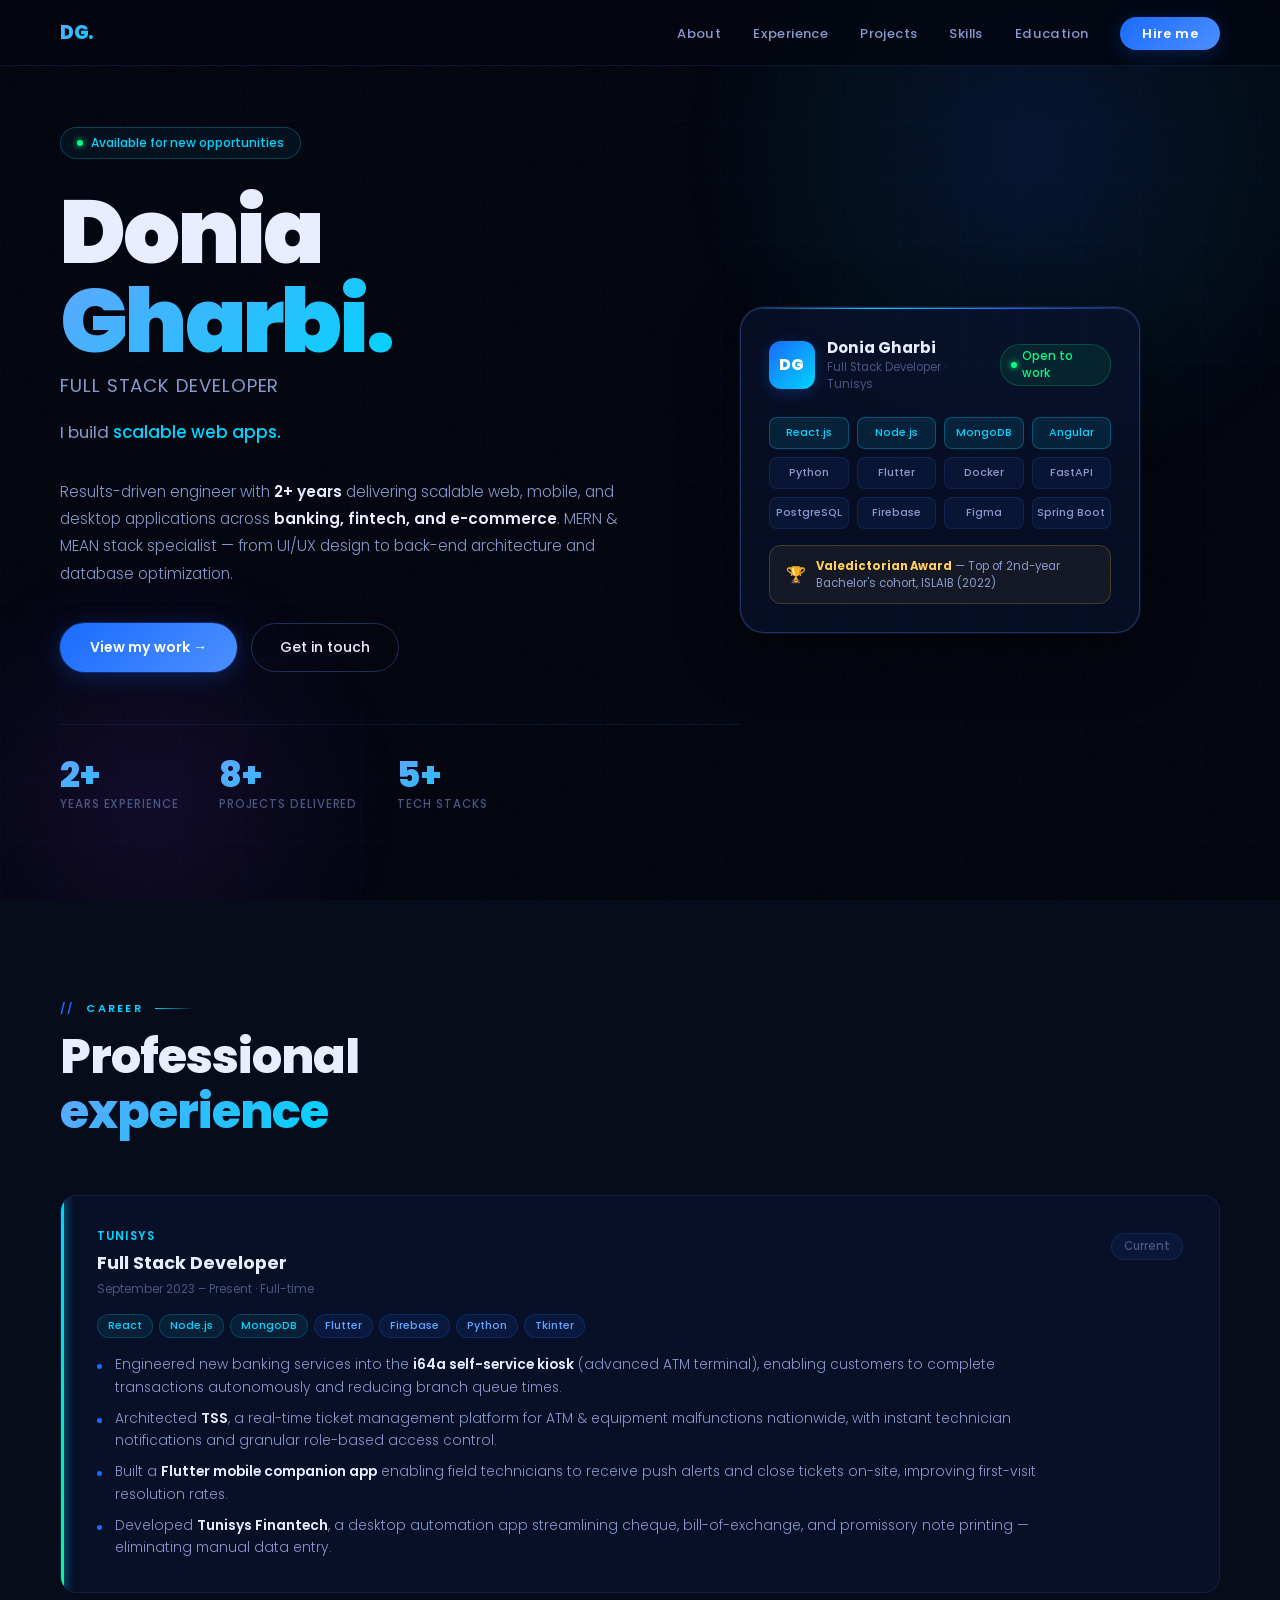
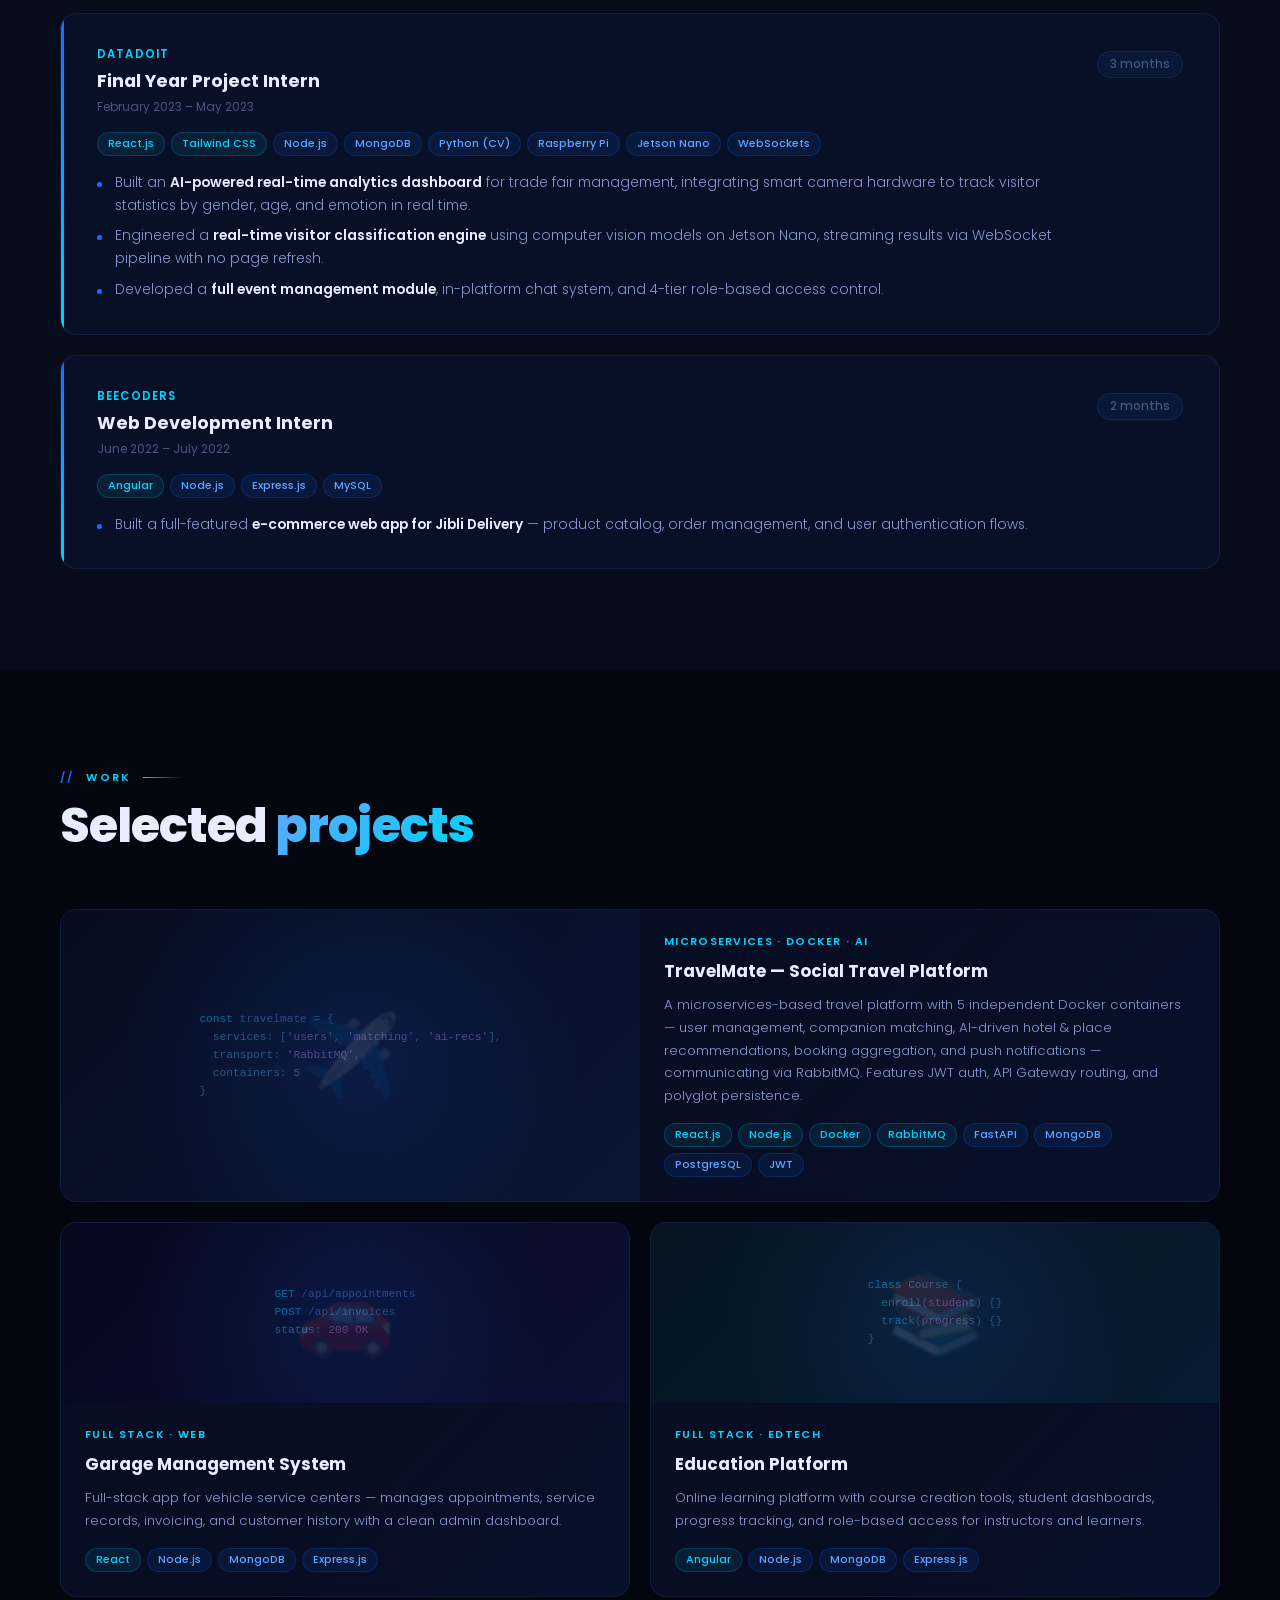
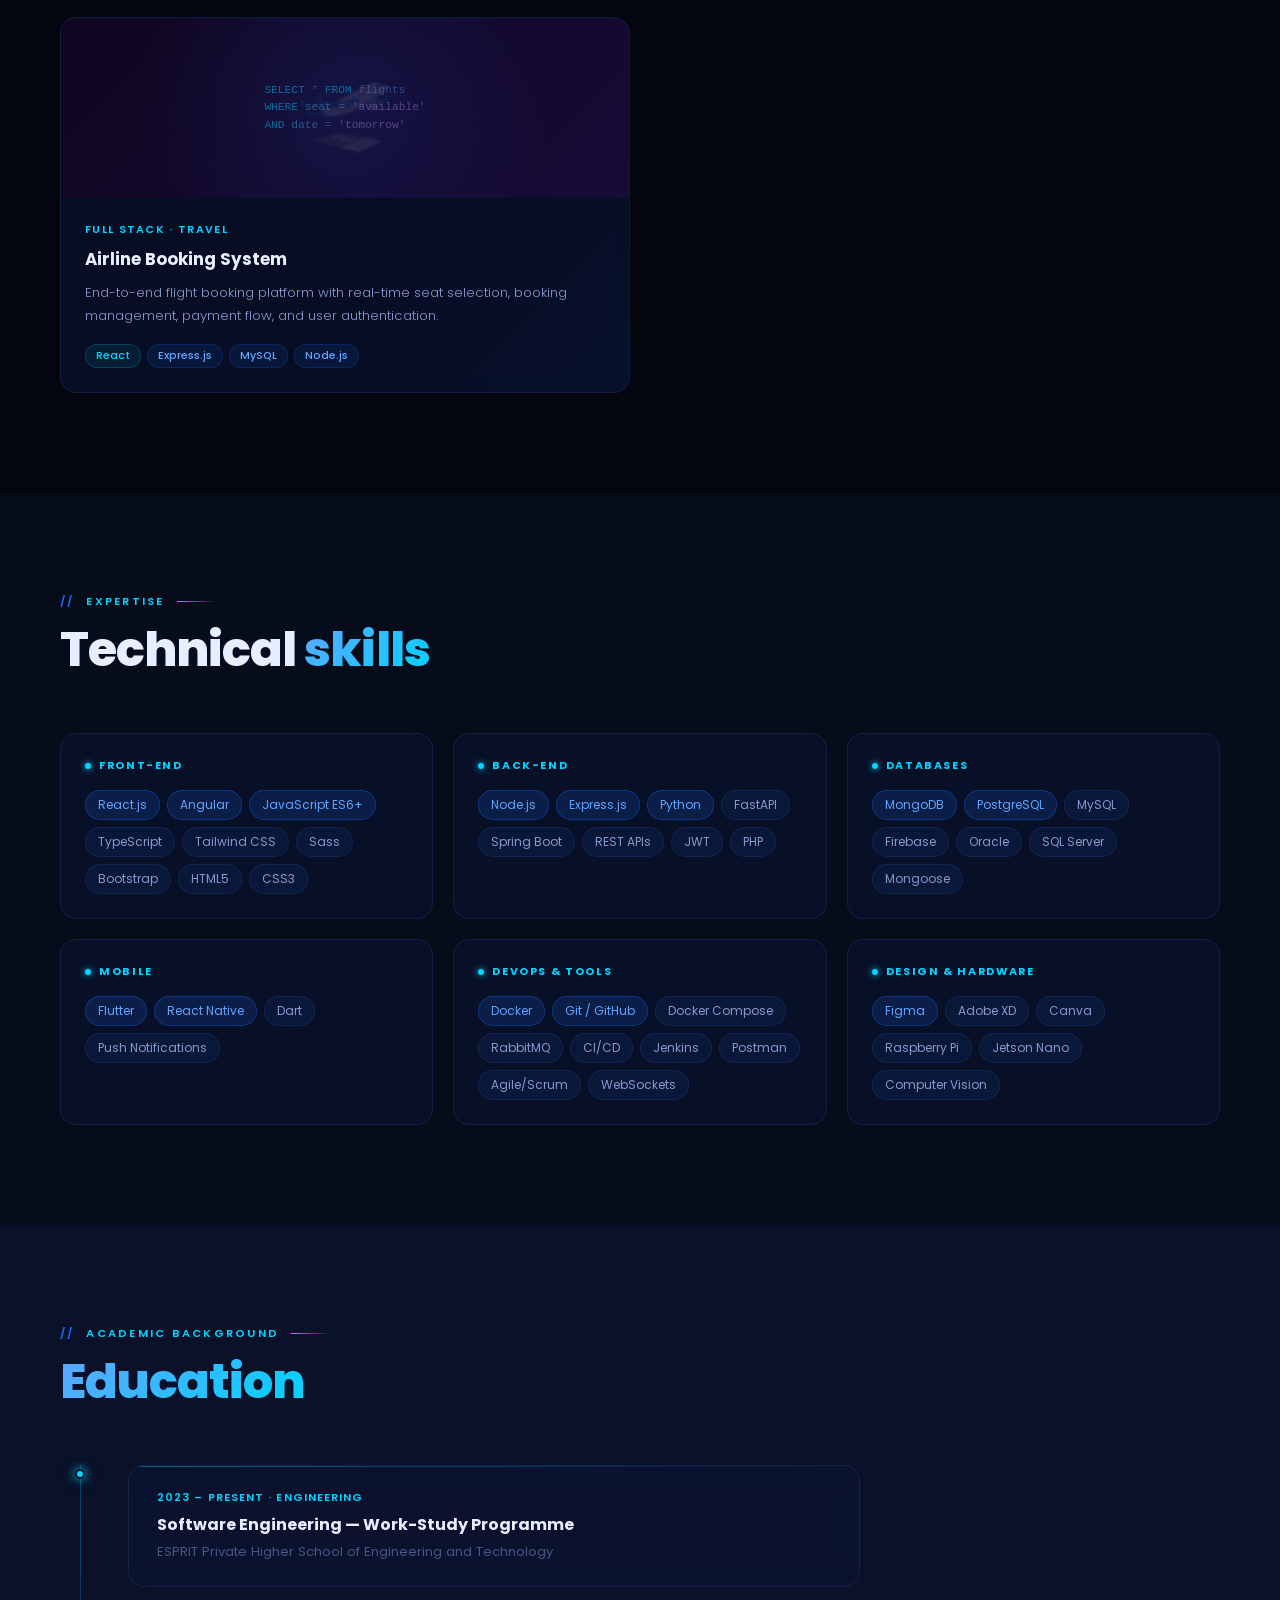
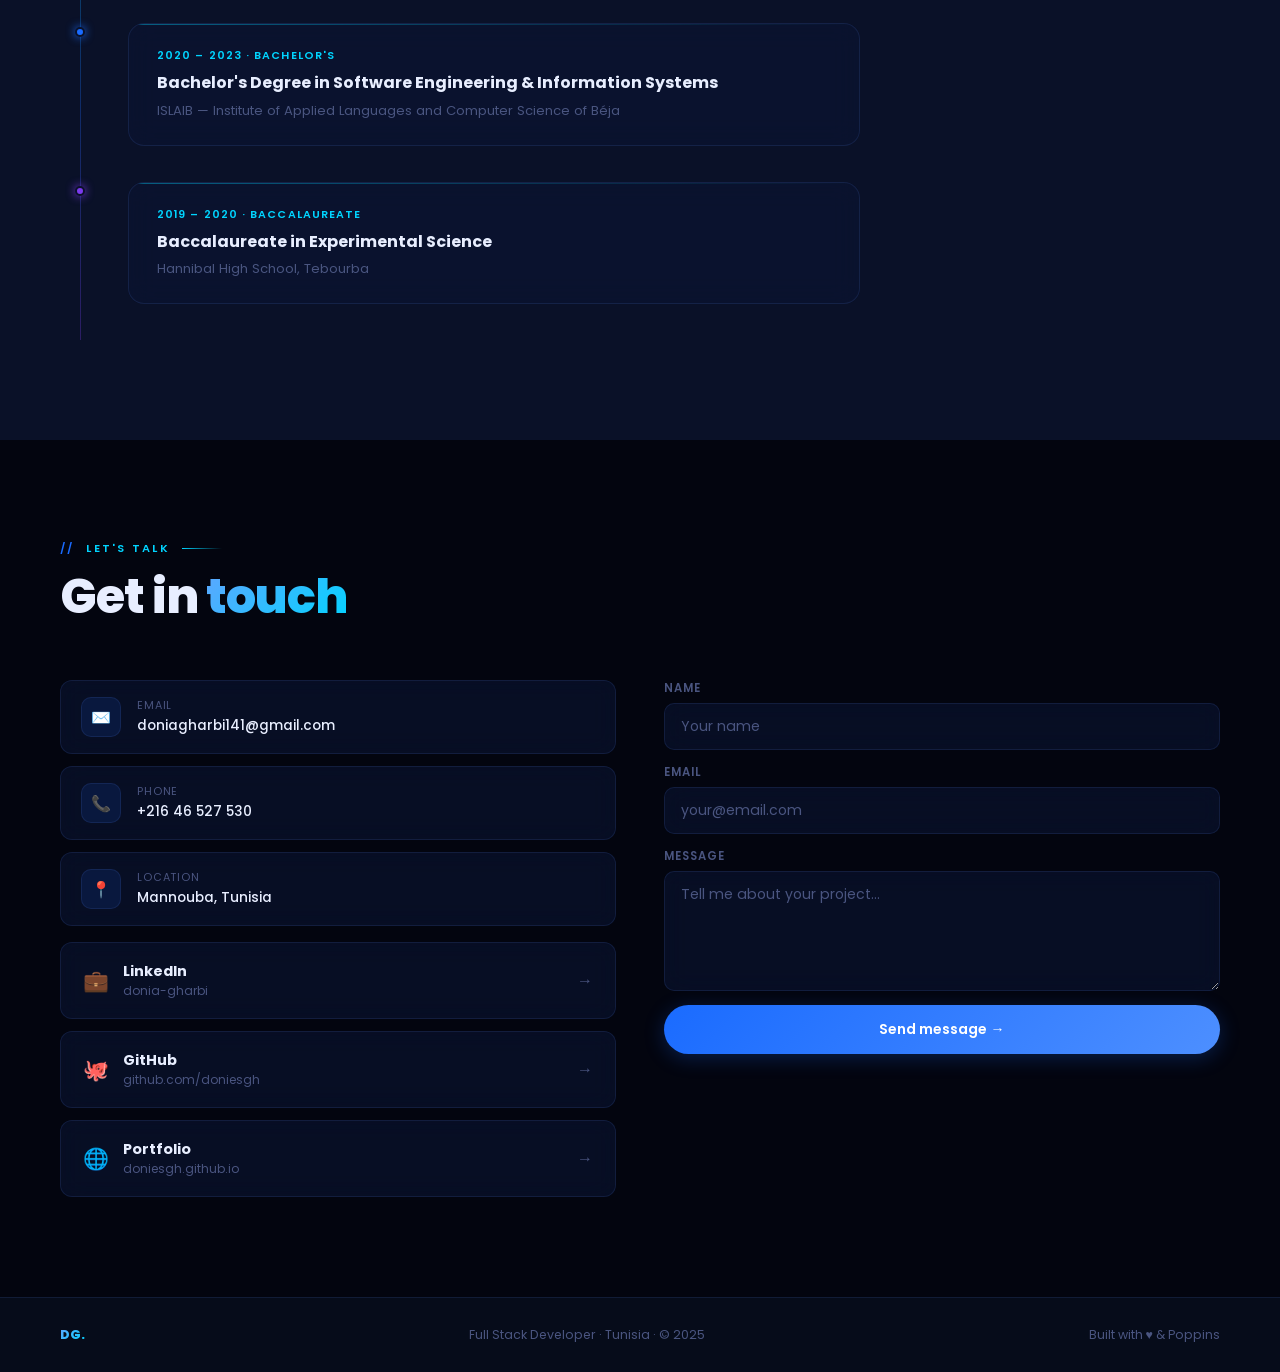
==== commit 7c2b6703: "v1" ====
--- a/index.html
+++ b/index.html
@@ -4,535 +4,610 @@
 <meta charset="UTF-8">
 <meta name="viewport" content="width=device-width, initial-scale=1.0">
 <title>Donia Gharbi — Full Stack Developer</title>
+<link rel="preconnect" href="https://fonts.googleapis.com">
+<link href="https://fonts.googleapis.com/css2?family=Poppins:wght@300;400;500;600;700;800;900&display=swap" rel="stylesheet">
 <style>
 :root {
-  --ink: #0a0a0f;
-  --ink-soft: #3a3a4a;
-  --ink-muted: #7a7a9a;
-  --paper: #f8f7f4;
-  --paper-warm: #f2ede6;
-  --accent: #5c2be2;
-  --accent-light: #7c4df5;
-  --accent-glow: rgba(92,43,226,0.15);
-  --gold: #e8a020;
-  --success: #1a9e6e;
+  --bg: #03050f;
+  --bg2: #060c1a;
+  --bg3: #0a1128;
+  --panel: rgba(10,20,50,0.6);
+  --blue: #1a6bff;
+  --blue-light: #4d8fff;
+  --blue-bright: #60a5ff;
+  --cyan: #00d4ff;
+  --cyan-dim: rgba(0,212,255,0.15);
+  --purple: #7c3aed;
+  --glow: rgba(26,107,255,0.25);
+  --glow-cyan: rgba(0,212,255,0.2);
+  --text: #e8eeff;
+  --text-soft: #8899cc;
+  --text-muted: #4a5580;
+  --border: rgba(100,140,255,0.12);
+  --border-bright: rgba(100,140,255,0.3);
   --radius: 16px;
-  --radius-sm: 8px;
+  --radius-sm: 10px;
 }
 
 *, *::before, *::after { margin:0; padding:0; box-sizing:border-box; }
-
 html { scroll-behavior: smooth; }
 
 body {
-  font-family: 'DM Sans', sans-serif;
-  background: var(--paper);
-  color: var(--ink);
+  font-family: 'Poppins', sans-serif;
+  background: var(--bg);
+  color: var(--text);
   overflow-x: hidden;
-  cursor: default;
-}
-
-/* ── CUSTOM CURSOR ── */
-.cursor {
-  position: fixed; top:0; left:0; pointer-events:none; z-index:9999;
-  mix-blend-mode: multiply;
-}
-
-
-
-/* ── NOISE OVERLAY ── */
-body::before {
-  content:'';
-  position:fixed; inset:0; z-index:1;
-  pointer-events:none;
-  background-image: url("data:image/svg+xml,%3Csvg viewBox='0 0 256 256' xmlns='http://www.w3.org/2000/svg'%3E%3Cfilter id='noise'%3E%3CfeTurbulence type='fractalNoise' baseFrequency='0.9' numOctaves='4' stitchTiles='stitch'/%3E%3C/filter%3E%3Crect width='100%25' height='100%25' filter='url(%23noise)' opacity='0.035'/%3E%3C/svg%3E");
-  opacity:0.4;
+  cursor: none;
+}
+
+/* ── CURSOR ── */
+
+.cursor-dot.expand { width: 4px; height: 4px; }
+.cursor-ring.expand { width: 56px; height: 56px; border-color: var(--blue-light); }
+
+/* ── SCROLL PROGRESS ── */
+#progress-bar {
+  position: fixed; top: 0; left: 0; height: 2px; z-index: 200;
+  background: linear-gradient(90deg, var(--cyan), var(--blue), var(--purple));
+  box-shadow: 0 0 10px var(--cyan);
+  transition: width 0.1s linear;
+  width: 0%;
+}
+
+/* ── LOADING ── */
+#loader {
+  position: fixed; inset: 0; z-index: 1000;
+  background: var(--bg);
+  display: flex; flex-direction: column; align-items: center; justify-content: center;
+  gap: 20px;
+}
+.loader-name {
+  font-size: 1.5rem; font-weight: 700; letter-spacing: 0.3em;
+  color: var(--text-soft); text-transform: uppercase;
+}
+.loader-bar {
+  width: 200px; height: 2px; background: rgba(100,140,255,0.15); border-radius: 2px; overflow: hidden;
+}
+.loader-fill {
+  height: 100%; width: 0%;
+  background: linear-gradient(90deg, var(--cyan), var(--blue));
+  box-shadow: 0 0 8px var(--cyan);
+  animation: load 1.8s ease forwards;
+}
+@keyframes load { to { width: 100%; } }
+.loader-pct {
+  font-size: 0.75rem; color: var(--text-muted); font-weight: 300; letter-spacing: 0.15em;
+}
+
+/* ── NOISE ── */
+body::after {
+  content: '';
+  position: fixed; inset: 0; z-index: 0; pointer-events: none;
+  background-image: url("data:image/svg+xml,%3Csvg viewBox='0 0 256 256' xmlns='http://www.w3.org/2000/svg'%3E%3Cfilter id='noise'%3E%3CfeTurbulence type='fractalNoise' baseFrequency='0.85' numOctaves='4' stitchTiles='stitch'/%3E%3C/filter%3E%3Crect width='100%25' height='100%25' filter='url(%23noise)' opacity='0.03'/%3E%3C/svg%3E");
+  opacity: 0.5;
+}
+
+/* ── GRID BG ── */
+.grid-bg {
+  position: fixed; inset: 0; z-index: 0; pointer-events: none;
+  background-image:
+    linear-gradient(rgba(26,107,255,0.04) 1px, transparent 1px),
+    linear-gradient(90deg, rgba(26,107,255,0.04) 1px, transparent 1px);
+  background-size: 60px 60px;
 }
 
 /* ── NAV ── */
 nav {
-  position: fixed; top:0; left:0; right:0; z-index:100;
-  display:flex; align-items:center; justify-content:space-between;
-  padding: 20px 60px;
+  position: fixed; top: 0; left: 0; right: 0; z-index: 100;
+  display: flex; align-items: center; justify-content: space-between;
+  padding: 18px 60px;
+  background: rgba(3,5,15,0.8);
+  border-bottom: 1px solid var(--border);
   backdrop-filter: blur(20px);
-  background: rgba(248,247,244,0.85);
-  border-bottom: 1px solid rgba(92,43,226,0.08);
-  transition: all 0.3s ease;
 }
 .nav-logo {
-  font-family:'Syne', sans-serif;
-  font-weight:800; font-size:1.1rem;
-  color: var(--accent);
-  letter-spacing:-0.02em;
-}
-.nav-links { display:flex; gap:32px; list-style:none; }
+  font-size: 1.2rem; font-weight: 800; letter-spacing: -0.02em;
+  background: linear-gradient(135deg, var(--blue-bright), var(--cyan));
+  -webkit-background-clip: text; -webkit-text-fill-color: transparent; background-clip: text;
+}
+.nav-links { display: flex; gap: 32px; list-style: none; align-items: center; }
 .nav-links a {
-  text-decoration:none;
-  font-size:0.85rem; font-weight:500;
-  color: var(--ink-soft);
-  letter-spacing:0.02em;
+  text-decoration: none; font-size: 0.82rem; font-weight: 500;
+  color: var(--text-soft); letter-spacing: 0.03em;
   transition: color 0.2s;
-  position:relative;
-}
+  position: relative;
+}
+.nav-links a:hover { color: var(--cyan); }
 .nav-links a::after {
-  content:''; position:absolute; bottom:-3px; left:0;
-  width:0; height:1.5px; background:var(--accent);
+  content: ''; position: absolute; bottom: -3px; left: 0;
+  width: 0; height: 1px; background: var(--cyan);
   transition: width 0.25s ease;
 }
-.nav-links a:hover { color:var(--accent); }
-.nav-links a:hover::after { width:100%; }
-
+.nav-links a:hover::after { width: 100%; }
 .nav-cta {
-  background: var(--accent);
-  color:#fff !important;
-  padding: 8px 20px;
-  border-radius: 40px;
-  font-size:0.82rem !important;
-  font-weight:500 !important;
-  transition: background 0.2s, transform 0.2s !important;
-}
-.nav-cta:hover { background: var(--accent-light) !important; transform: translateY(-1px); }
-.nav-cta::after { display:none !important; }
+  background: linear-gradient(135deg, var(--blue), var(--blue-light)) !important;
+  color: #fff !important; padding: 8px 22px; border-radius: 40px;
+  font-size: 0.8rem !important; font-weight: 600 !important;
+  box-shadow: 0 4px 20px var(--glow); transition: transform 0.2s, box-shadow 0.2s !important;
+}
+.nav-cta::after { display: none !important; }
+.nav-cta:hover { transform: translateY(-2px); box-shadow: 0 8px 30px rgba(26,107,255,0.5) !important; }
 
 /* ── HERO ── */
 .hero {
   min-height: 100vh;
-  display:flex; align-items:center;
+  display: flex; align-items: center;
   padding: 120px 60px 80px;
-  position:relative;
-  overflow:hidden;
-}
-.hero-bg-shape {
-  position:absolute; top:-100px; right:-100px;
-  width:600px; height:600px;
-  background: radial-gradient(circle, rgba(92,43,226,0.12) 0%, transparent 70%);
-  border-radius:50%;
-  animation: pulse 8s ease-in-out infinite;
-}
-.hero-bg-shape2 {
-  position:absolute; bottom:-80px; left:-80px;
-  width:400px; height:400px;
-  background: radial-gradient(circle, rgba(232,160,32,0.08) 0%, transparent 70%);
-  border-radius:50%;
-  animation: pulse 10s ease-in-out infinite reverse;
-}
-@keyframes pulse {
-  0%,100% { transform: scale(1) translate(0,0); }
-  50% { transform: scale(1.05) translate(10px,-10px); }
-}
-
-.hero-content { flex:1; max-width:640px; position:relative; z-index:2; }
+  position: relative; overflow: hidden; z-index: 1;
+}
+.hero-glow {
+  position: absolute; top: -200px; right: -100px;
+  width: 700px; height: 700px;
+  background: radial-gradient(circle, rgba(26,107,255,0.15) 0%, rgba(0,212,255,0.05) 40%, transparent 70%);
+  border-radius: 50%; pointer-events: none;
+  animation: float 12s ease-in-out infinite;
+}
+.hero-glow2 {
+  position: absolute; bottom: -150px; left: -100px;
+  width: 500px; height: 500px;
+  background: radial-gradient(circle, rgba(124,58,237,0.12) 0%, transparent 70%);
+  border-radius: 50%; pointer-events: none;
+  animation: float 15s ease-in-out infinite reverse;
+}
+@keyframes float { 0%,100% { transform: translate(0,0) scale(1); } 50% { transform: translate(20px,-20px) scale(1.05); } }
+
+.hero-content { flex: 1; max-width: 680px; position: relative; z-index: 2; }
+
 .hero-badge {
-  display:inline-flex; align-items:center; gap:8px;
-  background: var(--accent-glow);
-  border: 1px solid rgba(92,43,226,0.2);
-  color: var(--accent);
-  font-size:0.78rem; font-weight:500;
-  padding:6px 14px; border-radius:40px;
-  margin-bottom:28px;
+  display: inline-flex; align-items: center; gap: 8px;
+  border: 1px solid rgba(0,212,255,0.25); background: rgba(0,212,255,0.06);
+  color: var(--cyan); font-size: 0.75rem; font-weight: 500;
+  padding: 6px 16px; border-radius: 40px; margin-bottom: 28px;
   animation: fadeUp 0.8s ease both;
 }
-.badge-dot { width:6px;height:6px;border-radius:50%;background:var(--success);animation:blink 2s infinite; }
+section {
+  scroll-margin-top: 100px;
+}
+.cursor-dot,
+.cursor-ring {
+  pointer-events: none;
+}
+.nav-links li {
+  position: relative;
+  z-index: 10000;
+}
+section {
+  padding: 100px 60px;
+  position: relative;
+  z-index: 1;
+  scroll-margin-top: 100px;
+}
+.badge-dot { width: 6px; height: 6px; border-radius: 50%; background: #00ff88; animation: blink 2s infinite; box-shadow: 0 0 6px #00ff88; }
 @keyframes blink { 0%,100%{opacity:1} 50%{opacity:0.3} }
 
 .hero-name {
-  font-family:'Syne',sans-serif;
-  font-size: clamp(3rem, 7vw, 5.5rem);
-  font-weight:800;
-  line-height:1.0;
-  letter-spacing:-0.03em;
-  color: var(--ink);
+  font-size: clamp(3.2rem, 7vw, 6rem);
+  font-weight: 900; line-height: 1.0; letter-spacing: -0.03em;
+  color: var(--text); margin-bottom: 6px;
   animation: fadeUp 0.8s 0.1s ease both;
-  margin-bottom:8px;
-}
-.hero-name em { color:var(--accent); font-style:normal; }
-.hero-title {
-  font-family:'Syne',sans-serif;
-  font-size: clamp(1rem,2.5vw,1.35rem);
-  font-weight:600;
-  color: var(--ink-soft);
-  letter-spacing:0.05em;
-  text-transform:uppercase;
-  animation: fadeUp 0.8s 0.2s ease both;
-  margin-bottom:24px;
-}
+}
+.hero-name em {
+  font-style: normal;
+  background: linear-gradient(135deg, var(--blue-bright), var(--cyan));
+  -webkit-background-clip: text; -webkit-text-fill-color: transparent; background-clip: text;
+}
+.hero-sub {
+  font-size: clamp(0.95rem, 2vw, 1.15rem);
+  font-weight: 400; color: var(--text-soft);
+  letter-spacing: 0.05em; text-transform: uppercase;
+  margin-bottom: 20px; animation: fadeUp 0.8s 0.2s ease both;
+}
+
+.typing-wrap {
+  font-size: 1.05rem; color: var(--text-soft); margin-bottom: 32px;
+  animation: fadeUp 0.8s 0.25s ease both;
+  min-height: 1.6em;
+}
+.typing-text { color: var(--cyan); font-weight: 500; }
+
 .hero-desc {
-  font-size:1.05rem; line-height:1.75;
-  color: var(--ink-soft);
-  max-width:560px;
+  font-size: 0.95rem; line-height: 1.8;
+  color: var(--text-soft); max-width: 560px;
+  margin-bottom: 36px; font-weight: 300;
   animation: fadeUp 0.8s 0.3s ease both;
-  margin-bottom:36px;
-}
+}
+.hero-desc strong { color: var(--text); font-weight: 600; }
+
 .hero-btns {
-  display:flex; gap:14px; flex-wrap:wrap;
+  display: flex; gap: 14px; flex-wrap: wrap;
   animation: fadeUp 0.8s 0.4s ease both;
 }
 .btn-primary {
-  display:inline-flex; align-items:center; gap:8px;
-  background:var(--accent); color:#fff;
-  padding:14px 28px; border-radius:40px;
-  font-size:0.9rem; font-weight:500;
-  text-decoration:none;
-  transition: background 0.2s, transform 0.2s, box-shadow 0.2s;
-  box-shadow: 0 4px 20px rgba(92,43,226,0.3);
-}
-.btn-primary:hover { background:var(--accent-light); transform:translateY(-2px); box-shadow:0 8px 30px rgba(92,43,226,0.4); }
-
+  display: inline-flex; align-items: center; gap: 8px;
+  background: linear-gradient(135deg, var(--blue), var(--blue-light));
+  color: #fff; padding: 14px 30px; border-radius: 40px;
+  font-family: 'Poppins', sans-serif; font-size: 0.88rem; font-weight: 600;
+  text-decoration: none; border: none; cursor: none;
+  box-shadow: 0 4px 24px var(--glow), 0 0 0 1px rgba(26,107,255,0.3);
+  transition: transform 0.2s, box-shadow 0.2s;
+}
+.btn-primary:hover { transform: translateY(-3px); box-shadow: 0 8px 40px rgba(26,107,255,0.5), 0 0 30px rgba(0,212,255,0.15); }
 .btn-secondary {
-  display:inline-flex; align-items:center; gap:8px;
-  background:transparent; color:var(--ink);
-  padding:14px 28px; border-radius:40px;
-  font-size:0.9rem; font-weight:500;
-  text-decoration:none;
-  border:1.5px solid rgba(10,10,15,0.15);
-  transition: border-color 0.2s, color 0.2s, transform 0.2s;
-}
-.btn-secondary:hover { border-color:var(--accent); color:var(--accent); transform:translateY(-2px); }
+  display: inline-flex; align-items: center; gap: 8px;
+  background: transparent; color: var(--text);
+  padding: 13px 28px; border-radius: 40px;
+  font-family: 'Poppins', sans-serif; font-size: 0.88rem; font-weight: 500;
+  text-decoration: none; cursor: none;
+  border: 1px solid var(--border-bright);
+  transition: border-color 0.2s, color 0.2s, transform 0.2s, box-shadow 0.2s;
+}
+.btn-secondary:hover { border-color: var(--cyan); color: var(--cyan); transform: translateY(-3px); box-shadow: 0 4px 20px var(--glow-cyan); }
 
 .hero-stats {
-  display:flex; gap:40px; margin-top:52px;
+  display: flex; gap: 40px; margin-top: 52px;
+  padding-top: 32px; border-top: 1px solid var(--border);
   animation: fadeUp 0.8s 0.5s ease both;
-  padding-top:32px;
-  border-top:1px solid rgba(10,10,15,0.08);
 }
 .stat-num {
-  font-family:'Syne',sans-serif;
-  font-size:2rem; font-weight:800;
-  color:var(--ink); line-height:1;
-  margin-bottom:4px;
-}
-.stat-num span { color:var(--accent); }
-.stat-label { font-size:0.78rem; color:var(--ink-muted); letter-spacing:0.05em; text-transform:uppercase; }
+  font-size: 2.2rem; font-weight: 800; line-height: 1;
+  background: linear-gradient(135deg, var(--blue-bright), var(--cyan));
+  -webkit-background-clip: text; -webkit-text-fill-color: transparent; background-clip: text;
+  margin-bottom: 4px;
+}
+.stat-label { font-size: 0.72rem; color: var(--text-muted); letter-spacing: 0.08em; text-transform: uppercase; font-weight: 500; }
 
 .hero-visual {
-  flex:0 0 420px;
-  position:relative; z-index:2;
+  flex: 0 0 400px; position: relative; z-index: 2;
   animation: fadeUp 0.8s 0.3s ease both;
 }
 .hero-card {
-  background:#fff;
-  border-radius:24px;
-  padding:32px;
-  box-shadow: 0 24px 80px rgba(10,10,15,0.1), 0 2px 8px rgba(10,10,15,0.05);
-  position:relative;
-  overflow:hidden;
+  background: var(--panel);
+  border: 1px solid var(--border-bright);
+  border-radius: 24px; padding: 28px;
+  backdrop-filter: blur(20px);
+  box-shadow: 0 20px 60px rgba(0,0,0,0.4), 0 0 0 1px var(--border), inset 0 1px 0 rgba(100,160,255,0.1);
+  position: relative; overflow: hidden;
 }
 .hero-card::before {
-  content:'';
-  position:absolute; top:0; left:0; right:0; height:4px;
-  background: linear-gradient(90deg, var(--accent), var(--gold));
-}
-.card-header {
-  display:flex; align-items:center; gap:12px; margin-bottom:24px;
-}
+  content: ''; position: absolute; top: 0; left: 0; right: 0; height: 1px;
+  background: linear-gradient(90deg, transparent, var(--cyan), var(--blue), transparent);
+}
+.card-header { display: flex; align-items: center; gap: 12px; margin-bottom: 24px; }
 .avatar {
-  width:52px; height:52px; border-radius:50%;
-  background: linear-gradient(135deg, var(--accent), var(--accent-light));
-  display:flex; align-items:center; justify-content:center;
-  font-family:'Syne',sans-serif; font-weight:800;
-  font-size:1.1rem; color:#fff;
-}
-.card-name { font-family:'Syne',sans-serif; font-weight:700; font-size:1rem; color:var(--ink); }
-.card-role { font-size:0.78rem; color:var(--ink-muted); }
+  width: 48px; height: 48px; border-radius: 12px;
+  background: linear-gradient(135deg, var(--blue), var(--cyan));
+  display: flex; align-items: center; justify-content: center;
+  font-weight: 800; font-size: 1rem; color: #fff;
+  box-shadow: 0 4px 16px var(--glow);
+}
+.card-name { font-size: 0.95rem; font-weight: 700; color: var(--text); }
+.card-role { font-size: 0.72rem; color: var(--text-muted); }
 .card-status {
-  margin-left:auto;
-  display:flex; align-items:center; gap:6px;
-  font-size:0.75rem; color:var(--success); font-weight:500;
-}
-.stack-grid {
-  display:grid; grid-template-columns:repeat(4,1fr); gap:10px;
-}
+  margin-left: auto; font-size: 0.72rem; color: #00ff88; font-weight: 500;
+  display: flex; align-items: center; gap: 5px;
+  background: rgba(0,255,136,0.08); border: 1px solid rgba(0,255,136,0.2);
+  padding: 3px 10px; border-radius: 20px;
+}
+
+.stack-grid { display: grid; grid-template-columns: repeat(4,1fr); gap: 8px; }
 .stack-tag {
-  background: var(--paper);
-  border:1px solid rgba(10,10,15,0.07);
-  border-radius:8px;
-  padding:8px 6px;
-  text-align:center;
-  font-size:0.72rem; font-weight:500;
-  color:var(--ink-soft);
-  transition: border-color 0.2s, color 0.2s;
-}
-.stack-tag:hover { border-color:var(--accent); color:var(--accent); }
-.stack-tag.highlight { background:var(--accent-glow); border-color:rgba(92,43,226,0.2); color:var(--accent); }
+  background: rgba(26,107,255,0.08); border: 1px solid var(--border);
+  border-radius: 8px; padding: 7px 4px; text-align: center;
+  font-size: 0.68rem; font-weight: 500; color: var(--text-soft);
+  transition: border-color 0.2s, color 0.2s, background 0.2s;
+}
+.stack-tag:hover, .stack-tag.highlight { background: rgba(0,212,255,0.1); border-color: rgba(0,212,255,0.3); color: var(--cyan); }
 
 .award-badge {
-  margin-top:16px;
-  display:flex; align-items:center; gap:10px;
-  background: linear-gradient(135deg, #fffbf0, #fff8e6);
-  border:1px solid rgba(232,160,32,0.25);
-  border-radius:12px;
-  padding:12px 16px;
-}
-.award-icon { font-size:1.3rem; }
-.award-text { font-size:0.75rem; color:var(--ink-soft); line-height:1.4; }
-.award-text strong { color:var(--gold); }
-
-@keyframes fadeUp {
-  from { opacity:0; transform:translateY(24px); }
-  to   { opacity:1; transform:translateY(0); }
-}
-
-/* ── SECTION COMMON ── */
-section { padding: 100px 60px; position:relative; }
+  margin-top: 16px; display: flex; align-items: center; gap: 10px;
+  background: rgba(255,200,50,0.06); border: 1px solid rgba(255,200,50,0.2);
+  border-radius: 12px; padding: 12px 16px;
+}
+.award-text { font-size: 0.72rem; color: var(--text-soft); line-height: 1.4; }
+.award-text strong { color: #ffd060; }
+
+@keyframes fadeUp { from { opacity:0; transform:translateY(28px); } to { opacity:1; transform:translateY(0); } }
+
+/* ── SECTIONS ── */
+section { padding: 100px 60px; position: relative; z-index: 1; }
 .section-label {
-  font-size:0.72rem; font-weight:500; letter-spacing:0.15em;
-  text-transform:uppercase; color:var(--accent);
-  margin-bottom:12px;
-  display:flex; align-items:center; gap:10px;
-}
-.section-label::after {
-  content:''; flex:0 0 32px; height:1px; background:var(--accent);
-}
+  font-size: 0.7rem; font-weight: 600; letter-spacing: 0.2em;
+  text-transform: uppercase; color: var(--cyan); margin-bottom: 12px;
+  display: flex; align-items: center; gap: 12px;
+}
+.section-label::before { content:'//'; color: var(--blue); }
+.section-label::after { content:''; flex: 0 0 40px; height: 1px; background: linear-gradient(90deg, var(--cyan), transparent); }
 .section-title {
-  font-family:'Syne',sans-serif;
-  font-size: clamp(2rem, 4vw, 3rem);
-  font-weight:800; letter-spacing:-0.02em;
-  color:var(--ink);
-  margin-bottom:56px;
-  max-width:500px;
+  font-size: clamp(2rem,4vw,3rem); font-weight: 800; letter-spacing: -0.02em;
+  color: var(--text); margin-bottom: 56px; max-width: 550px;
+  line-height: 1.15;
+}
+.section-title span {
+  background: linear-gradient(135deg, var(--blue-bright), var(--cyan));
+  -webkit-background-clip: text; -webkit-text-fill-color: transparent; background-clip: text;
 }
 
 /* ── EXPERIENCE ── */
-.experience { background: var(--paper-warm); }
-.exp-list { display:flex; flex-direction:column; gap:24px; }
+#experience { background: var(--bg2); }
+.exp-list { display: flex; flex-direction: column; gap: 20px; }
 .exp-item {
-  background:#fff;
-  border-radius:var(--radius);
-  padding:32px 36px;
-  border:1px solid rgba(10,10,15,0.06);
-  display:grid; grid-template-columns:1fr auto;
-  gap:24px;
-  transition: box-shadow 0.3s, transform 0.3s;
-  position:relative; overflow:hidden;
+  background: var(--panel); border: 1px solid var(--border);
+  border-radius: var(--radius); padding: 32px 36px;
+  display: grid; grid-template-columns: 1fr auto; gap: 24px;
+  backdrop-filter: blur(12px);
+  transition: border-color 0.3s, box-shadow 0.3s, transform 0.3s;
+  position: relative; overflow: hidden;
 }
 .exp-item::before {
-  content:''; position:absolute;
-  left:0; top:0; bottom:0; width:3px;
-  background: linear-gradient(180deg, var(--accent), var(--accent-light));
-  border-radius:3px 0 0 3px;
-}
-.exp-item:hover { box-shadow:0 16px 48px rgba(10,10,15,0.1); transform:translateY(-2px); }
-.exp-item.featured::before { background: linear-gradient(180deg, var(--gold), #f0b840); }
-
-.exp-company { font-size:0.75rem; font-weight:500; color:var(--accent); letter-spacing:0.08em; text-transform:uppercase; margin-bottom:6px; }
-.exp-role { font-family:'Syne',sans-serif; font-weight:700; font-size:1.15rem; color:var(--ink); margin-bottom:4px; }
-.exp-date { font-size:0.78rem; color:var(--ink-muted); margin-bottom:16px; }
-.exp-tags { display:flex; flex-wrap:wrap; gap:6px; margin-bottom:16px; }
+  content: ''; position: absolute; left: 0; top: 0; bottom: 0; width: 3px;
+  background: linear-gradient(180deg, var(--blue), var(--cyan));
+}
+.exp-item.current::before { background: linear-gradient(180deg, var(--cyan), #00ff88); box-shadow: 0 0 10px var(--cyan); }
+.exp-item:hover { border-color: rgba(0,212,255,0.25); box-shadow: 0 12px 40px rgba(0,0,0,0.3), 0 0 30px rgba(0,212,255,0.05); transform: translateY(-2px); }
+
+.exp-company { font-size: 0.72rem; font-weight: 600; color: var(--cyan); letter-spacing: 0.1em; text-transform: uppercase; margin-bottom: 5px; }
+.exp-role { font-size: 1.1rem; font-weight: 700; color: var(--text); margin-bottom: 4px; }
+.exp-date { font-size: 0.75rem; color: var(--text-muted); margin-bottom: 16px; }
+.exp-tags { display: flex; flex-wrap: wrap; gap: 6px; margin-bottom: 16px; }
 .tag {
-  font-size:0.7rem; padding:3px 10px; border-radius:20px;
-  background: var(--paper); border:1px solid rgba(10,10,15,0.09);
-  color:var(--ink-soft); font-weight:500;
-}
-.tag.accent { background:var(--accent-glow); border-color:rgba(92,43,226,0.15); color:var(--accent); }
-.exp-bullets { list-style:none; display:flex; flex-direction:column; gap:8px; }
+  font-size: 0.68rem; padding: 3px 10px; border-radius: 20px;
+  background: rgba(26,107,255,0.1); border: 1px solid rgba(26,107,255,0.2);
+  color: var(--blue-bright); font-weight: 500;
+}
+.tag.cyan { background: rgba(0,212,255,0.08); border-color: rgba(0,212,255,0.2); color: var(--cyan); }
+.exp-bullets { list-style: none; display: flex; flex-direction: column; gap: 8px; }
 .exp-bullets li {
-  font-size:0.88rem; color:var(--ink-soft); line-height:1.6;
-  padding-left:16px; position:relative;
+  font-size: 0.86rem; color: var(--text-soft); line-height: 1.65;
+  padding-left: 18px; position: relative; font-weight: 300;
 }
 .exp-bullets li::before {
-  content:''; position:absolute; left:0; top:10px;
-  width:5px; height:5px; border-radius:50%;
-  background:var(--accent); flex-shrink:0;
-}
-.exp-meta { text-align:right; }
+  content: ''; position: absolute; left: 0; top: 10px;
+  width: 5px; height: 5px; border-radius: 50%; background: var(--blue); flex-shrink: 0;
+}
+.exp-bullets li strong { color: var(--text); font-weight: 600; }
+.exp-meta { text-align: right; padding-top: 4px; }
 .exp-period {
-  display:inline-block;
-  font-size:0.75rem; font-weight:500;
-  color:var(--ink-muted);
-  background:var(--paper);
-  padding:4px 12px; border-radius:20px;
-  border:1px solid rgba(10,10,15,0.08);
+  display: inline-block; font-size: 0.72rem; font-weight: 500;
+  color: var(--text-muted); background: rgba(26,107,255,0.08);
+  border: 1px solid var(--border); padding: 4px 12px; border-radius: 20px;
 }
 
 /* ── PROJECTS ── */
-.projects-grid { display:grid; grid-template-columns:repeat(2,1fr); gap:24px; }
-@media(max-width:900px){ .projects-grid { grid-template-columns:1fr; } }
-
+#projects { background: var(--bg); }
+.projects-grid { display: grid; grid-template-columns: repeat(2,1fr); gap: 20px; }
 .project-card {
-  background:#fff;
-  border-radius:var(--radius);
-  overflow:hidden;
-  border:1px solid rgba(10,10,15,0.06);
-  transition: box-shadow 0.3s, transform 0.3s;
-  display:flex; flex-direction:column;
-}
-.project-card:hover { box-shadow:0 20px 60px rgba(10,10,15,0.12); transform:translateY(-4px); }
-.project-card.wide { grid-column:1/-1; display:grid; grid-template-columns:1fr 1fr; }
+  background: var(--panel); border: 1px solid var(--border);
+  border-radius: var(--radius); overflow: hidden;
+  backdrop-filter: blur(12px);
+  transition: border-color 0.3s, box-shadow 0.3s, transform 0.3s;
+  display: flex; flex-direction: column;
+  position: relative;
+}
+.project-card::after {
+  content: ''; position: absolute; inset: 0;
+  background: linear-gradient(135deg, transparent 60%, rgba(26,107,255,0.04));
+  pointer-events: none;
+}
+.project-card:hover { border-color: rgba(0,212,255,0.3); box-shadow: 0 20px 60px rgba(0,0,0,0.4), 0 0 40px rgba(0,212,255,0.08); transform: translateY(-4px); }
+.project-card.wide { grid-column: 1/-1; display: grid; grid-template-columns: 1fr 1fr; }
 
 .project-visual {
-  height:200px; position:relative; overflow:hidden;
-  background: var(--paper-warm);
-  display:flex; align-items:center; justify-content:center;
-}
-.project-card.wide .project-visual { height:auto; }
-
-.project-icon-large {
-  font-size:4rem; opacity:0.15;
-  position:absolute;
-}
-.project-accent-bar {
-  position:absolute; bottom:0; left:0; right:0; height:3px;
-}
-.p1 .project-visual { background: linear-gradient(135deg,#f0ebff,#e0d5ff); }
-.p1 .project-accent-bar { background: linear-gradient(90deg,var(--accent),var(--accent-light)); }
-.p2 .project-visual { background: linear-gradient(135deg,#fff8eb,#fff0cc); }
-.p2 .project-accent-bar { background: linear-gradient(90deg,var(--gold),#f0c040); }
-.p3 .project-visual { background: linear-gradient(135deg,#ebfff5,#d0f5e8); }
-.p3 .project-accent-bar { background: linear-gradient(90deg,var(--success),#2dc882); }
-.p4 .project-visual { background: linear-gradient(135deg,#fff0f0,#ffe0e0); }
-.p4 .project-accent-bar { background: linear-gradient(90deg,#e24b4b,#f07070); }
-
-.project-body { padding:28px; flex:1; }
-.project-label { font-size:0.7rem; font-weight:600; letter-spacing:0.12em; text-transform:uppercase; color:var(--accent); margin-bottom:8px; }
-.project-name { font-family:'Syne',sans-serif; font-weight:700; font-size:1.15rem; color:var(--ink); margin-bottom:10px; }
-.project-desc { font-size:0.86rem; color:var(--ink-soft); line-height:1.65; margin-bottom:16px; }
-.project-stack { display:flex; flex-wrap:wrap; gap:6px; }
+  height: 180px; display: flex; align-items: center; justify-content: center;
+  position: relative; overflow: hidden;
+}
+.project-card.wide .project-visual { height: auto; min-height: 220px; }
+.project-icon-large { font-size: 5rem; opacity: 0.12; position: absolute; filter: blur(1px); }
+.project-visual-inner { position: relative; z-index: 1; text-align: center; }
+.project-visual-code {
+  font-family: 'Courier New', monospace; font-size: 0.7rem;
+  color: rgba(100,160,255,0.4); line-height: 1.6;
+  text-align: left; padding: 16px;
+}
+.cv-kw { color: rgba(0,212,255,0.5); }
+.cv-fn { color: rgba(100,200,255,0.4); }
+.cv-str { color: rgba(200,150,255,0.4); }
+
+.pv1 { background: linear-gradient(135deg, #060c20, #0a1535); }
+.pv2 { background: linear-gradient(135deg, #060820, #0c1030); }
+.pv3 { background: linear-gradient(135deg, #061520, #091a30); }
+.pv4 { background: linear-gradient(135deg, #100620, #160a35); }
+.pv1::before,.pv2::before,.pv3::before,.pv4::before {
+  content: ''; position: absolute; inset: 0;
+  background-image: radial-gradient(circle at 50% 50%, rgba(26,107,255,0.12) 0%, transparent 70%);
+}
+
+.project-body { padding: 24px; flex: 1; }
+.project-label { font-size: 0.68rem; font-weight: 600; letter-spacing: 0.12em; text-transform: uppercase; color: var(--cyan); margin-bottom: 8px; }
+.project-name { font-size: 1.05rem; font-weight: 700; color: var(--text); margin-bottom: 10px; }
+.project-desc { font-size: 0.83rem; color: var(--text-soft); line-height: 1.7; margin-bottom: 16px; font-weight: 300; }
+.project-stack { display: flex; flex-wrap: wrap; gap: 6px; }
 
 /* ── SKILLS ── */
-.skills-section { background:var(--ink); color:#fff; }
-.skills-section .section-label { color: var(--accent-light); }
-.skills-section .section-title { color:#fff; }
-.skills-grid { display:grid; grid-template-columns:repeat(3,1fr); gap:24px; }
-@media(max-width:900px){ .skills-grid { grid-template-columns:1fr 1fr; } }
-@media(max-width:600px){ .skills-grid { grid-template-columns:1fr; } }
-
+#skills { background: var(--bg2); }
+.skills-grid { display: grid; grid-template-columns: repeat(3,1fr); gap: 20px; }
 .skill-group {
-  background: rgba(255,255,255,0.04);
-  border:1px solid rgba(255,255,255,0.08);
-  border-radius:var(--radius);
-  padding:24px;
-  transition: background 0.3s, border-color 0.3s;
-}
-.skill-group:hover { background:rgba(255,255,255,0.07); border-color:rgba(92,43,226,0.4); }
+  background: var(--panel); border: 1px solid var(--border);
+  border-radius: var(--radius); padding: 24px;
+  backdrop-filter: blur(12px);
+  transition: border-color 0.3s, box-shadow 0.3s;
+}
+.skill-group:hover { border-color: rgba(26,107,255,0.3); box-shadow: 0 8px 30px rgba(0,0,0,0.2), 0 0 20px rgba(26,107,255,0.05); }
 .skill-group-title {
-  font-size:0.7rem; font-weight:600; letter-spacing:0.12em; text-transform:uppercase;
-  color:var(--accent-light); margin-bottom:16px;
-  display:flex; align-items:center; gap:8px;
-}
-.skill-group-title::before {
-  content:''; width:6px; height:6px; border-radius:50%; background:var(--accent-light);
-}
-.skill-pills { display:flex; flex-wrap:wrap; gap:8px; }
+  font-size: 0.68rem; font-weight: 700; letter-spacing: 0.15em; text-transform: uppercase;
+  color: var(--cyan); margin-bottom: 16px; display: flex; align-items: center; gap: 8px;
+}
+.skill-group-title::before { content:''; width: 6px; height: 6px; border-radius: 50%; background: var(--cyan); box-shadow: 0 0 6px var(--cyan); }
+.skill-pills { display: flex; flex-wrap: wrap; gap: 7px; }
 .skill-pill {
-  font-size:0.78rem; padding:5px 12px; border-radius:20px;
-  background:rgba(255,255,255,0.07);
-  border:1px solid rgba(255,255,255,0.1);
-  color:rgba(255,255,255,0.8); font-weight:400;
-  transition: background 0.2s, color 0.2s;
-}
-.skill-pill:hover { background:var(--accent); color:#fff; border-color:var(--accent); }
-.skill-pill.core { background:rgba(92,43,226,0.3); border-color:rgba(92,43,226,0.5); color:rgba(255,255,255,0.95); }
+  font-size: 0.75rem; padding: 5px 12px; border-radius: 20px;
+  background: rgba(26,107,255,0.08); border: 1px solid var(--border);
+  color: var(--text-soft); font-weight: 400;
+  transition: background 0.2s, color 0.2s, border-color 0.2s, box-shadow 0.2s;
+}
+.skill-pill:hover { background: rgba(0,212,255,0.12); color: var(--cyan); border-color: rgba(0,212,255,0.3); box-shadow: 0 0 10px rgba(0,212,255,0.1); }
+.skill-pill.core { background: rgba(26,107,255,0.15); border-color: rgba(26,107,255,0.35); color: var(--blue-bright); }
 
 /* ── EDUCATION ── */
-.edu-grid { display:grid; grid-template-columns:repeat(3,1fr); gap:20px; }
-@media(max-width:900px){ .edu-grid { grid-template-columns:1fr; } }
-
-.edu-card {
-  background:#fff;
-  border:1px solid rgba(10,10,15,0.07);
-  border-radius:var(--radius);
-  padding:28px;
-  transition: box-shadow 0.3s, transform 0.3s;
-  position:relative;
-  overflow:hidden;
-}
-.edu-card:hover { box-shadow:0 12px 40px rgba(10,10,15,0.1); transform:translateY(-2px); }
-.edu-year {
-  font-family:'Syne',sans-serif; font-weight:800;
-  font-size:2.5rem; color:rgba(92,43,226,0.08);
-  position:absolute; top:16px; right:20px;
-  line-height:1;
-}
-.edu-tag { font-size:0.7rem; font-weight:600; letter-spacing:0.1em; text-transform:uppercase; color:var(--accent); margin-bottom:10px; }
-.edu-degree { font-family:'Syne',sans-serif; font-weight:700; font-size:0.95rem; color:var(--ink); margin-bottom:8px; line-height:1.4; }
-.edu-school { font-size:0.82rem; color:var(--ink-muted); line-height:1.4; }
+#education { background: var(--bg3); }
+.edu-timeline { display: flex; flex-direction: column; gap: 0; position: relative; max-width: 800px; }
+.edu-timeline::before {
+  content: ''; position: absolute; left: 20px; top: 0; bottom: 0; width: 1px;
+  background: linear-gradient(180deg, var(--cyan), var(--blue), var(--purple));
+  opacity: 0.3;
+}
+.edu-item {
+  display: flex; gap: 28px; padding: 0 0 36px 0;
+  position: relative;
+}
+.edu-dot {
+  flex: 0 0 40px; display: flex; align-items: flex-start; padding-top: 4px;
+}
+.edu-dot-inner {
+  width: 10px; height: 10px; border-radius: 50%;
+  background: var(--cyan); border: 2px solid var(--bg3);
+  box-shadow: 0 0 10px var(--cyan), 0 0 20px var(--glow-cyan);
+  margin: 0 auto; position: relative; z-index: 1;
+}
+.edu-body {
+  background: var(--panel); border: 1px solid var(--border);
+  border-radius: var(--radius); padding: 24px 28px;
+  flex: 1; backdrop-filter: blur(12px);
+  transition: border-color 0.3s; position: relative; overflow: hidden;
+}
+.edu-body::before {
+  content: ''; position: absolute; top: 0; left: 0; right: 0; height: 1px;
+  background: linear-gradient(90deg, var(--cyan), transparent);
+  opacity: 0.4;
+}
+.edu-body:hover { border-color: rgba(0,212,255,0.25); }
+.edu-year-tag { font-size: 0.68rem; font-weight: 600; color: var(--cyan); letter-spacing: 0.1em; text-transform: uppercase; margin-bottom: 8px; }
+.edu-degree { font-size: 1rem; font-weight: 700; color: var(--text); margin-bottom: 6px; line-height: 1.4; }
+.edu-school { font-size: 0.82rem; color: var(--text-muted); }
 
 /* ── CONTACT ── */
-.contact-section { background: var(--paper-warm); }
-.contact-grid { display:grid; grid-template-columns:1fr 1fr; gap:48px; align-items:start; }
-@media(max-width:800px){ .contact-grid { grid-template-columns:1fr; } }
-
-.contact-info { display:flex; flex-direction:column; gap:16px; }
+#contact { background: var(--bg); }
+.contact-grid { display: grid; grid-template-columns: 1fr 1fr; gap: 48px; align-items: start; }
+.contact-info { display: flex; flex-direction: column; gap: 12px; }
 .contact-item {
-  display:flex; align-items:center; gap:16px;
-  background:#fff;
-  border:1px solid rgba(10,10,15,0.07);
-  border-radius:12px;
-  padding:16px 20px;
-  text-decoration:none;
-  transition: border-color 0.2s, transform 0.2s;
-}
-.contact-item:hover { border-color:var(--accent); transform:translateX(4px); }
+  display: flex; align-items: center; gap: 16px;
+  background: var(--panel); border: 1px solid var(--border);
+  border-radius: 12px; padding: 16px 20px; text-decoration: none;
+  transition: border-color 0.2s, transform 0.2s, box-shadow 0.2s;
+  backdrop-filter: blur(12px);
+}
+.contact-item:hover { border-color: rgba(0,212,255,0.3); transform: translateX(4px); box-shadow: 0 4px 20px rgba(0,0,0,0.2); }
 .contact-item-icon {
-  width:40px; height:40px; border-radius:10px;
-  background:var(--accent-glow);
-  display:flex; align-items:center; justify-content:center;
-  font-size:1.1rem; flex-shrink:0;
-}
-.contact-item-label { font-size:0.72rem; color:var(--ink-muted); margin-bottom:2px; text-transform:uppercase; letter-spacing:0.08em; }
-.contact-item-value { font-size:0.88rem; font-weight:500; color:var(--ink); }
-
-.contact-links { display:flex; flex-direction:column; gap:16px; }
+  width: 40px; height: 40px; border-radius: 10px;
+  background: rgba(26,107,255,0.12); border: 1px solid var(--border);
+  display: flex; align-items: center; justify-content: center; font-size: 1rem; flex-shrink: 0;
+}
+.contact-item-label { font-size: 0.68rem; color: var(--text-muted); margin-bottom: 2px; text-transform: uppercase; letter-spacing: 0.08em; }
+.contact-item-value { font-size: 0.85rem; font-weight: 500; color: var(--text); }
+
+.contact-links { display: flex; flex-direction: column; gap: 12px; }
 .social-link {
-  display:flex; align-items:center; justify-content:space-between;
-  background:#fff;
-  border:1px solid rgba(10,10,15,0.07);
-  border-radius:12px;
-  padding:20px 24px;
-  text-decoration:none;
+  display: flex; align-items: center; justify-content: space-between;
+  background: var(--panel); border: 1px solid var(--border);
+  border-radius: 12px; padding: 18px 22px; text-decoration: none;
+  backdrop-filter: blur(12px);
   transition: border-color 0.2s, transform 0.2s, box-shadow 0.2s;
 }
-.social-link:hover { border-color:var(--accent); transform:translateX(4px); box-shadow:0 4px 20px rgba(92,43,226,0.1); }
-.social-link-left { display:flex; align-items:center; gap:14px; }
-.social-icon { font-size:1.4rem; }
-.social-name { font-family:'Syne',sans-serif; font-weight:700; font-size:0.95rem; color:var(--ink); }
-.social-handle { font-size:0.78rem; color:var(--ink-muted); }
-.social-arrow { font-size:1.1rem; color:var(--ink-muted); transition:transform 0.2s; }
-.social-link:hover .social-arrow { transform:translateX(4px); color:var(--accent); }
+.social-link:hover { border-color: rgba(0,212,255,0.3); transform: translateX(4px); box-shadow: 0 4px 20px rgba(0,212,255,0.08); }
+.social-link-left { display: flex; align-items: center; gap: 14px; }
+.social-icon { font-size: 1.3rem; }
+.social-name { font-size: 0.9rem; font-weight: 700; color: var(--text); }
+.social-handle { font-size: 0.75rem; color: var(--text-muted); }
+.social-arrow { font-size: 1rem; color: var(--text-muted); transition: transform 0.2s, color 0.2s; }
+.social-link:hover .social-arrow { transform: translateX(4px); color: var(--cyan); }
+
+/* ── CONTACT FORM ── */
+.contact-form { display: flex; flex-direction: column; gap: 14px; }
+.form-group { display: flex; flex-direction: column; gap: 6px; }
+.form-label { font-size: 0.72rem; font-weight: 600; color: var(--text-muted); text-transform: uppercase; letter-spacing: 0.08em; }
+.form-input, .form-textarea {
+  background: var(--panel); border: 1px solid var(--border);
+  border-radius: 10px; padding: 12px 16px;
+  font-family: 'Poppins', sans-serif; font-size: 0.88rem; color: var(--text);
+  outline: none; transition: border-color 0.2s, box-shadow 0.2s;
+  backdrop-filter: blur(12px);
+}
+.form-input:focus, .form-textarea:focus {
+  border-color: rgba(0,212,255,0.4); box-shadow: 0 0 0 3px rgba(0,212,255,0.08);
+}
+.form-textarea { resize: vertical; min-height: 120px; }
+.form-input::placeholder, .form-textarea::placeholder { color: var(--text-muted); }
+.btn-send {
+  display: inline-flex; align-items: center; justify-content: center; gap: 8px;
+  background: linear-gradient(135deg, var(--blue), var(--blue-light));
+  color: #fff; padding: 14px 28px; border-radius: 40px;
+  font-family: 'Poppins', sans-serif; font-size: 0.88rem; font-weight: 600;
+  border: none; cursor: none; width: 100%;
+  box-shadow: 0 4px 20px var(--glow);
+  transition: transform 0.2s, box-shadow 0.2s;
+}
+.btn-send:hover { transform: translateY(-2px); box-shadow: 0 8px 30px rgba(26,107,255,0.5); }
 
 /* ── FOOTER ── */
 footer {
-  background:var(--ink); color:rgba(255,255,255,0.4);
-  text-align:center; padding:28px 60px;
-  font-size:0.8rem;
-  display:flex; align-items:center; justify-content:space-between;
-}
-footer span { color:var(--accent); }
-
-/* ── SCROLL ANIMATIONS ── */
-.reveal {
-  opacity:0; transform:translateY(32px);
-  transition: opacity 0.7s ease, transform 0.7s ease;
-}
-.reveal.visible { opacity:1; transform:translateY(0); }
-.reveal-delay-1 { transition-delay:0.1s; }
-.reveal-delay-2 { transition-delay:0.2s; }
-.reveal-delay-3 { transition-delay:0.3s; }
+  background: var(--bg2); border-top: 1px solid var(--border);
+  padding: 28px 60px; display: flex; align-items: center; justify-content: space-between;
+  font-size: 0.78rem; color: var(--text-muted);
+  position: relative; z-index: 1;
+}
+.footer-logo {
+  background: linear-gradient(135deg, var(--blue-bright), var(--cyan));
+  -webkit-background-clip: text; -webkit-text-fill-color: transparent; background-clip: text;
+  font-weight: 800;
+}
+
+/* ── SCROLL REVEAL ── */
+.reveal { opacity: 0; transform: translateY(28px); transition: opacity 0.7s ease, transform 0.7s ease; }
+.reveal.visible { opacity: 1; transform: translateY(0); }
+.reveal-delay-1 { transition-delay: 0.1s; }
+.reveal-delay-2 { transition-delay: 0.2s; }
+.reveal-delay-3 { transition-delay: 0.3s; }
 
 /* ── MOBILE NAV ── */
-.nav-toggle { display:none; flex-direction:column; gap:5px; cursor:none; background:none; border:none; padding:4px; }
-.nav-toggle span { display:block; width:22px; height:2px; background:var(--ink); border-radius:2px; transition:all 0.3s; }
-
+.nav-toggle { display: none; flex-direction: column; gap: 5px; cursor: none; background: none; border: none; padding: 4px; }
+.nav-toggle span { display: block; width: 22px; height: 1.5px; background: var(--text-soft); border-radius: 2px; transition: all 0.3s; }
+
+@media(max-width:1100px) { .hero-visual { flex: 0 0 360px; } }
+@media(max-width:900px){
+  .skills-grid { grid-template-columns: 1fr 1fr; }
+  .projects-grid { grid-template-columns: 1fr; }
+  .project-card.wide { grid-column: auto; display: flex; flex-direction: column; }
+  .contact-grid { grid-template-columns: 1fr; }
+}
 @media(max-width:860px){
-  nav { padding:16px 24px; }
-  .nav-links { display:none; position:fixed; top:0; left:0; right:0; bottom:0; background:var(--paper); flex-direction:column; align-items:center; justify-content:center; gap:32px; }
-  .nav-links.open { display:flex; }
-  .nav-links a { font-size:1.2rem; }
-  .nav-toggle { display:flex; }
-  .hero { flex-direction:column; padding:100px 24px 60px; gap:40px; }
-  .hero-visual { flex:none; width:100%; }
-  section { padding:70px 24px; }
-  .projects-grid { grid-template-columns:1fr; }
-  .project-card.wide { grid-column:auto; grid-template-columns:1fr; }
-  .edu-grid { grid-template-columns:1fr 1fr; }
-  .hero-stats { gap:24px; }
-  footer { flex-direction:column; gap:8px; }
-}
+  nav { padding: 16px 24px; }
+  .nav-links { display: none; position: fixed; top: 0; left: 0; right: 0; bottom: 0; background: rgba(3,5,15,0.97); flex-direction: column; align-items: center; justify-content: center; gap: 32px; z-index: 99; }
+  .nav-links.open { display: flex; }
+  .nav-links a { font-size: 1.2rem; }
+  .nav-toggle { display: flex; z-index: 101; }
+  .hero { flex-direction: column; padding: 100px 24px 60px; gap: 48px; }
+  .hero-visual { flex: none; width: 100%; }
+  section { padding: 70px 24px; }
+  .edu-timeline { max-width: 100%; }
+  .hero-stats { gap: 24px; }
+  footer { flex-direction: column; gap: 8px; text-align: center; }
+}
+@media(max-width:600px){ .skills-grid { grid-template-columns: 1fr; } }
 </style>
 </head>
 <body>
 
-
+<div id="loader">
+  <div class="loader-name">Donia Gharbi</div>
+  <div class="loader-bar"><div class="loader-fill"></div></div>
+  <div class="loader-pct" id="loaderPct">Loading...</div>
+</div>
+
+<div id="progress-bar"></div>
+<div class="grid-bg"></div>
+<div class="cursor-dot" id="dot"></div>
+<div class="cursor-ring" id="ring"></div>
+
+<!-- ── NAV ── -->
 <nav id="navbar">
   <div class="nav-logo">DG.</div>
   <ul class="nav-links" id="navLinks">
@@ -550,8 +625,8 @@
 
 <!-- ── HERO ── -->
 <section class="hero" id="about">
-  <div class="hero-bg-shape"></div>
-  <div class="hero-bg-shape2"></div>
+  <div class="hero-glow"></div>
+  <div class="hero-glow2"></div>
 
   <div class="hero-content">
     <div class="hero-badge">
@@ -559,9 +634,12 @@
       Available for new opportunities
     </div>
     <h1 class="hero-name">Donia<br><em>Gharbi.</em></h1>
-    <p class="hero-title">Full Stack Developer</p>
+    <p class="hero-sub">Full Stack Developer</p>
+    <div class="typing-wrap">
+      I build <span class="typing-text" id="typing"></span><span class="cursor-blink"></span>
+    </div>
     <p class="hero-desc">
-      Results-driven engineer with 2+ years delivering scalable web, mobile, and desktop applications across <strong>banking, fintech, and e-commerce</strong>. MERN &amp; MEAN stack specialist — from UI/UX design to back-end architecture and database optimization.
+      Results-driven engineer with <strong>2+ years</strong> delivering scalable web, mobile, and desktop applications across <strong>banking, fintech, and e-commerce</strong>. MERN &amp; MEAN stack specialist — from UI/UX design to back-end architecture and database optimization.
     </p>
     <div class="hero-btns">
       <a href="#projects" class="btn-primary">View my work →</a>
@@ -569,15 +647,15 @@
     </div>
     <div class="hero-stats">
       <div>
-        <div class="stat-num">2<span>+</span></div>
+        <div class="stat-num">2+</div>
         <div class="stat-label">Years experience</div>
       </div>
       <div>
-        <div class="stat-num">8<span>+</span></div>
+        <div class="stat-num">8+</div>
         <div class="stat-label">Projects delivered</div>
       </div>
       <div>
-        <div class="stat-num">5<span>+</span></div>
+        <div class="stat-num">5+</div>
         <div class="stat-label">Tech stacks</div>
       </div>
     </div>
@@ -610,7 +688,7 @@
         <div class="stack-tag">Spring Boot</div>
       </div>
       <div class="award-badge">
-        <span class="award-icon">🏆</span>
+        <span>🏆</span>
         <div class="award-text">
           <strong>Valedictorian Award</strong> — Top of 2nd-year Bachelor's cohort, ISLAIB (2022)
         </div>
@@ -620,36 +698,28 @@
 </section>
 
 <!-- ── EXPERIENCE ── -->
-<section class="experience" id="experience">
+<section id="experience">
   <div class="section-label">Career</div>
-  <h2 class="section-title">Professional experience</h2>
+  <h2 class="section-title">Professional <span>experience</span></h2>
 
   <div class="exp-list">
-
-    <div class="exp-item featured reveal">
+    <div class="exp-item current reveal">
       <div>
         <div class="exp-company">Tunisys</div>
         <div class="exp-role">Full Stack Developer</div>
         <div class="exp-date">September 2023 – Present · Full-time</div>
         <div class="exp-tags">
-          <span class="tag accent">React</span>
-          <span class="tag accent">Node.js</span>
-          <span class="tag accent">MongoDB</span>
-          <span class="tag">Flutter</span>
-          <span class="tag">Firebase</span>
-          <span class="tag">Python</span>
-          <span class="tag">Tkinter</span>
+          <span class="tag cyan">React</span><span class="tag cyan">Node.js</span><span class="tag cyan">MongoDB</span>
+          <span class="tag">Flutter</span><span class="tag">Firebase</span><span class="tag">Python</span><span class="tag">Tkinter</span>
         </div>
         <ul class="exp-bullets">
-          <li>Engineered new banking services into the <strong>i64a self-service kiosk</strong> (advanced ATM terminal), enabling customers to complete transactions autonomously and reducing branch queue times across multiple locations.</li>
-          <li>Architected <strong>TSS</strong>, a real-time ticket management platform handling ATM &amp; equipment malfunctions across banking agencies nationwide, with instant technician notifications and granular role-based access control.</li>
+          <li>Engineered new banking services into the <strong>i64a self-service kiosk</strong> (advanced ATM terminal), enabling customers to complete transactions autonomously and reducing branch queue times.</li>
+          <li>Architected <strong>TSS</strong>, a real-time ticket management platform for ATM &amp; equipment malfunctions nationwide, with instant technician notifications and granular role-based access control.</li>
           <li>Built a <strong>Flutter mobile companion app</strong> enabling field technicians to receive push alerts and close tickets on-site, improving first-visit resolution rates.</li>
-          <li>Developed <strong>Tunisys Finantech</strong>, a desktop automation app streamlining cheque, bill-of-exchange, and promissory note printing — eliminating manual data entry and reducing processing errors.</li>
+          <li>Developed <strong>Tunisys Finantech</strong>, a desktop automation app streamlining cheque, bill-of-exchange, and promissory note printing — eliminating manual data entry.</li>
         </ul>
       </div>
-      <div class="exp-meta">
-        <span class="exp-period">Current</span>
-      </div>
+      <div class="exp-meta"><span class="exp-period">Current</span></div>
     </div>
 
     <div class="exp-item reveal reveal-delay-1">
@@ -658,25 +728,17 @@
         <div class="exp-role">Final Year Project Intern</div>
         <div class="exp-date">February 2023 – May 2023</div>
         <div class="exp-tags">
-          <span class="tag accent">React.js</span>
-          <span class="tag accent">Tailwind CSS</span>
-          <span class="tag">Node.js</span>
-          <span class="tag">MongoDB</span>
-          <span class="tag">Python (CV)</span>
-          <span class="tag">Raspberry Pi</span>
-          <span class="tag">Jetson Nano</span>
-          <span class="tag">WebSockets</span>
+          <span class="tag cyan">React.js</span><span class="tag cyan">Tailwind CSS</span>
+          <span class="tag">Node.js</span><span class="tag">MongoDB</span><span class="tag">Python (CV)</span>
+          <span class="tag">Raspberry Pi</span><span class="tag">Jetson Nano</span><span class="tag">WebSockets</span>
         </div>
         <ul class="exp-bullets">
           <li>Built an <strong>AI-powered real-time analytics dashboard</strong> for trade fair management, integrating smart camera hardware to track visitor statistics by gender, age, and emotion in real time.</li>
-          <li>Engineered a <strong>real-time visitor classification engine</strong> using computer vision models on Jetson Nano, streaming results to the dashboard via WebSocket pipeline with no page refresh.</li>
-          <li>Developed a <strong>full event management module</strong>, in-platform chat system, and 4-tier <strong>role-based access control</strong> (admin, manager, exhibitor, viewer).</li>
-          <li>Bridged edge computing (Raspberry Pi + Jetson Nano) with a full-stack web app via a low-latency WebSocket pipeline — Methodology: Agile Scrum.</li>
+          <li>Engineered a <strong>real-time visitor classification engine</strong> using computer vision models on Jetson Nano, streaming results via WebSocket pipeline with no page refresh.</li>
+          <li>Developed a <strong>full event management module</strong>, in-platform chat system, and 4-tier role-based access control.</li>
         </ul>
       </div>
-      <div class="exp-meta">
-        <span class="exp-period">3 months</span>
-      </div>
+      <div class="exp-meta"><span class="exp-period">3 months</span></div>
     </div>
 
     <div class="exp-item reveal reveal-delay-2">
@@ -685,293 +747,356 @@
         <div class="exp-role">Web Development Intern</div>
         <div class="exp-date">June 2022 – July 2022</div>
         <div class="exp-tags">
-          <span class="tag accent">Angular</span>
-          <span class="tag">Node.js</span>
-          <span class="tag">Express.js</span>
-          <span class="tag">MySQL</span>
+          <span class="tag cyan">Angular</span><span class="tag">Node.js</span><span class="tag">Express.js</span><span class="tag">MySQL</span>
         </div>
         <ul class="exp-bullets">
           <li>Built a full-featured <strong>e-commerce web app for Jibli Delivery</strong> — product catalog, order management, and user authentication flows.</li>
         </ul>
       </div>
-      <div class="exp-meta">
-        <span class="exp-period">2 months</span>
-      </div>
-    </div>
-
+      <div class="exp-meta"><span class="exp-period">2 months</span></div>
+    </div>
   </div>
 </section>
 
 <!-- ── PROJECTS ── -->
-<section id="projects" style="background:#fff;">
+<section id="projects">
   <div class="section-label">Work</div>
-  <h2 class="section-title">Selected projects</h2>
+  <h2 class="section-title">Selected <span>projects</span></h2>
 
   <div class="projects-grid">
-
-    <div class="project-card wide p1 reveal">
-      <div class="project-visual">
+    <div class="project-card wide reveal">
+      <div class="project-visual pv1">
         <span class="project-icon-large">✈️</span>
-        <div class="project-accent-bar"></div>
+        <div class="project-visual-code">
+<span class="cv-kw">const</span> travelmate = {<br>
+&nbsp;&nbsp;<span class="cv-fn">services</span>: [<span class="cv-str">'users'</span>, <span class="cv-str">'matching'</span>, <span class="cv-str">'ai-recs'</span>],<br>
+&nbsp;&nbsp;<span class="cv-fn">transport</span>: <span class="cv-str">'RabbitMQ'</span>,<br>
+&nbsp;&nbsp;<span class="cv-fn">containers</span>: <span class="cv-str">5</span><br>
+}
+        </div>
       </div>
       <div class="project-body">
-        <div class="project-label">Microservices · Docker</div>
+        <div class="project-label">Microservices · Docker · AI</div>
         <div class="project-name">TravelMate — Social Travel Platform</div>
-        <div class="project-desc">A microservices-based travel platform with 5 independent Docker containers — user management, travel companion matching, AI-driven hotel &amp; place recommendations, booking aggregation, and push notifications — communicating via RabbitMQ. Features JWT auth, API Gateway routing, and polyglot persistence (MongoDB + PostgreSQL).</div>
+        <div class="project-desc">A microservices-based travel platform with 5 independent Docker containers — user management, companion matching, AI-driven hotel &amp; place recommendations, booking aggregation, and push notifications — communicating via RabbitMQ. Features JWT auth, API Gateway routing, and polyglot persistence.</div>
         <div class="project-stack">
-          <span class="tag accent">React.js</span><span class="tag accent">Node.js</span><span class="tag accent">Docker</span><span class="tag accent">RabbitMQ</span><span class="tag">FastAPI</span><span class="tag">MongoDB</span><span class="tag">PostgreSQL</span><span class="tag">JWT</span>
-        </div>
-      </div>
-    </div>
-
-    <div class="project-card p2 reveal">
-      <div class="project-visual">
+          <span class="tag cyan">React.js</span><span class="tag cyan">Node.js</span><span class="tag cyan">Docker</span><span class="tag cyan">RabbitMQ</span>
+          <span class="tag">FastAPI</span><span class="tag">MongoDB</span><span class="tag">PostgreSQL</span><span class="tag">JWT</span>
+        </div>
+      </div>
+    </div>
+
+    <div class="project-card reveal">
+      <div class="project-visual pv2">
         <span class="project-icon-large">🚗</span>
-        <div class="project-accent-bar"></div>
+        <div class="project-visual-code">
+<span class="cv-kw">GET</span> /api/appointments<br>
+<span class="cv-kw">POST</span> /api/invoices<br>
+<span class="cv-fn">status</span>: <span class="cv-str">200 OK</span>
+        </div>
       </div>
       <div class="project-body">
         <div class="project-label">Full Stack · Web</div>
         <div class="project-name">Garage Management System</div>
         <div class="project-desc">Full-stack app for vehicle service centers — manages appointments, service records, invoicing, and customer history with a clean admin dashboard.</div>
         <div class="project-stack">
-          <span class="tag accent">React</span><span class="tag">Node.js</span><span class="tag">MongoDB</span><span class="tag">Express.js</span>
-        </div>
-      </div>
-    </div>
-
-    <div class="project-card p3 reveal reveal-delay-1">
-      <div class="project-visual">
+          <span class="tag cyan">React</span><span class="tag">Node.js</span><span class="tag">MongoDB</span><span class="tag">Express.js</span>
+        </div>
+      </div>
+    </div>
+
+    <div class="project-card reveal reveal-delay-1">
+      <div class="project-visual pv3">
         <span class="project-icon-large">📚</span>
-        <div class="project-accent-bar"></div>
+        <div class="project-visual-code">
+<span class="cv-kw">class</span> <span class="cv-fn">Course</span> {<br>
+&nbsp;&nbsp;<span class="cv-fn">enroll</span>(<span class="cv-str">student</span>) {}<br>
+&nbsp;&nbsp;<span class="cv-fn">track</span>(<span class="cv-str">progress</span>) {}<br>
+}
+        </div>
       </div>
       <div class="project-body">
         <div class="project-label">Full Stack · EdTech</div>
         <div class="project-name">Education Platform</div>
         <div class="project-desc">Online learning platform with course creation tools, student dashboards, progress tracking, and role-based access for instructors and learners.</div>
         <div class="project-stack">
-          <span class="tag accent">Angular</span><span class="tag">Node.js</span><span class="tag">MongoDB</span><span class="tag">Express.js</span>
-        </div>
-      </div>
-    </div>
-
-    <div class="project-card p4 reveal reveal-delay-2">
-      <div class="project-visual">
-        <span class="project-icon-large">✈️</span>
-        <div class="project-accent-bar"></div>
+          <span class="tag cyan">Angular</span><span class="tag">Node.js</span><span class="tag">MongoDB</span><span class="tag">Express.js</span>
+        </div>
+      </div>
+    </div>
+
+    <div class="project-card reveal reveal-delay-2">
+      <div class="project-visual pv4">
+        <span class="project-icon-large">🛫</span>
+        <div class="project-visual-code">
+<span class="cv-kw">SELECT</span> * <span class="cv-kw">FROM</span> flights<br>
+<span class="cv-kw">WHERE</span> <span class="cv-fn">seat</span> = <span class="cv-str">'available'</span><br>
+<span class="cv-kw">AND</span> <span class="cv-fn">date</span> = <span class="cv-str">'tomorrow'</span>
+        </div>
       </div>
       <div class="project-body">
         <div class="project-label">Full Stack · Travel</div>
         <div class="project-name">Airline Booking System</div>
         <div class="project-desc">End-to-end flight booking platform with real-time seat selection, booking management, payment flow, and user authentication.</div>
         <div class="project-stack">
-          <span class="tag accent">React</span><span class="tag">Express.js</span><span class="tag">MySQL</span><span class="tag">Node.js</span>
-        </div>
-      </div>
-    </div>
-
+          <span class="tag cyan">React</span><span class="tag">Express.js</span><span class="tag">MySQL</span><span class="tag">Node.js</span>
+        </div>
+      </div>
+    </div>
   </div>
 </section>
 
 <!-- ── SKILLS ── -->
-<section class="skills-section" id="skills">
+<section id="skills">
   <div class="section-label">Expertise</div>
-  <h2 class="section-title">Technical skills</h2>
+  <h2 class="section-title">Technical <span>skills</span></h2>
   <div class="skills-grid">
     <div class="skill-group reveal">
       <div class="skill-group-title">Front-End</div>
       <div class="skill-pills">
-        <span class="skill-pill core">React.js</span>
-        <span class="skill-pill core">Angular</span>
-        <span class="skill-pill core">JavaScript ES6+</span>
-        <span class="skill-pill">TypeScript</span>
-        <span class="skill-pill">Tailwind CSS</span>
-        <span class="skill-pill">Sass</span>
-        <span class="skill-pill">Bootstrap</span>
-        <span class="skill-pill">HTML5</span>
-        <span class="skill-pill">CSS3</span>
+        <span class="skill-pill core">React.js</span><span class="skill-pill core">Angular</span>
+        <span class="skill-pill core">JavaScript ES6+</span><span class="skill-pill">TypeScript</span>
+        <span class="skill-pill">Tailwind CSS</span><span class="skill-pill">Sass</span>
+        <span class="skill-pill">Bootstrap</span><span class="skill-pill">HTML5</span><span class="skill-pill">CSS3</span>
       </div>
     </div>
     <div class="skill-group reveal reveal-delay-1">
       <div class="skill-group-title">Back-End</div>
       <div class="skill-pills">
-        <span class="skill-pill core">Node.js</span>
-        <span class="skill-pill core">Express.js</span>
-        <span class="skill-pill core">Python</span>
-        <span class="skill-pill">FastAPI</span>
-        <span class="skill-pill">Spring Boot</span>
-        <span class="skill-pill">REST APIs</span>
-        <span class="skill-pill">JWT</span>
-        <span class="skill-pill">PHP</span>
+        <span class="skill-pill core">Node.js</span><span class="skill-pill core">Express.js</span>
+        <span class="skill-pill core">Python</span><span class="skill-pill">FastAPI</span>
+        <span class="skill-pill">Spring Boot</span><span class="skill-pill">REST APIs</span>
+        <span class="skill-pill">JWT</span><span class="skill-pill">PHP</span>
       </div>
     </div>
     <div class="skill-group reveal reveal-delay-2">
       <div class="skill-group-title">Databases</div>
       <div class="skill-pills">
-        <span class="skill-pill core">MongoDB</span>
-        <span class="skill-pill core">PostgreSQL</span>
-        <span class="skill-pill">MySQL</span>
-        <span class="skill-pill">Firebase</span>
-        <span class="skill-pill">Oracle</span>
-        <span class="skill-pill">SQL Server</span>
-        <span class="skill-pill">Mongoose</span>
+        <span class="skill-pill core">MongoDB</span><span class="skill-pill core">PostgreSQL</span>
+        <span class="skill-pill">MySQL</span><span class="skill-pill">Firebase</span>
+        <span class="skill-pill">Oracle</span><span class="skill-pill">SQL Server</span><span class="skill-pill">Mongoose</span>
       </div>
     </div>
     <div class="skill-group reveal">
       <div class="skill-group-title">Mobile</div>
       <div class="skill-pills">
-        <span class="skill-pill core">Flutter</span>
-        <span class="skill-pill core">React Native</span>
-        <span class="skill-pill">Dart</span>
-        <span class="skill-pill">Push Notifications</span>
+        <span class="skill-pill core">Flutter</span><span class="skill-pill core">React Native</span>
+        <span class="skill-pill">Dart</span><span class="skill-pill">Push Notifications</span>
       </div>
     </div>
     <div class="skill-group reveal reveal-delay-1">
       <div class="skill-group-title">DevOps &amp; Tools</div>
       <div class="skill-pills">
-        <span class="skill-pill core">Docker</span>
-        <span class="skill-pill core">Git / GitHub</span>
-        <span class="skill-pill">Docker Compose</span>
-        <span class="skill-pill">RabbitMQ</span>
-        <span class="skill-pill">CI/CD</span>
-        <span class="skill-pill">Jenkins</span>
-        <span class="skill-pill">Postman</span>
-        <span class="skill-pill">Agile/Scrum</span>
-        <span class="skill-pill">WebSockets</span>
+        <span class="skill-pill core">Docker</span><span class="skill-pill core">Git / GitHub</span>
+        <span class="skill-pill">Docker Compose</span><span class="skill-pill">RabbitMQ</span>
+        <span class="skill-pill">CI/CD</span><span class="skill-pill">Jenkins</span>
+        <span class="skill-pill">Postman</span><span class="skill-pill">Agile/Scrum</span><span class="skill-pill">WebSockets</span>
       </div>
     </div>
     <div class="skill-group reveal reveal-delay-2">
       <div class="skill-group-title">Design &amp; Hardware</div>
       <div class="skill-pills">
-        <span class="skill-pill core">Figma</span>
-        <span class="skill-pill">Adobe XD</span>
-        <span class="skill-pill">Canva</span>
-        <span class="skill-pill">Raspberry Pi</span>
-        <span class="skill-pill">Jetson Nano</span>
-        <span class="skill-pill">Computer Vision</span>
+        <span class="skill-pill core">Figma</span><span class="skill-pill">Adobe XD</span>
+        <span class="skill-pill">Canva</span><span class="skill-pill">Raspberry Pi</span>
+        <span class="skill-pill">Jetson Nano</span><span class="skill-pill">Computer Vision</span>
       </div>
     </div>
   </div>
 </section>
 
 <!-- ── EDUCATION ── -->
-<section id="education" style="background:var(--paper-warm);">
+<section id="education">
   <div class="section-label">Academic background</div>
-  <h2 class="section-title">Education</h2>
-  <div class="edu-grid">
-    <div class="edu-card reveal">
-      <div class="edu-year">25</div>
-      <div class="edu-tag">Current · Engineering</div>
-      <div class="edu-degree">Software Engineering — Work-Study Programme</div>
-      <div class="edu-school">ESPRIT Private Higher School of Engineering and Technology</div>
-    </div>
-    <div class="edu-card reveal reveal-delay-1">
-      <div class="edu-year">23</div>
-      <div class="edu-tag">2020 – 2023 · Bachelor's</div>
-      <div class="edu-degree">Bachelor's Degree in Software Engineering &amp; Information Systems</div>
-      <div class="edu-school">ISLAIB — Institute of Applied Languages and Computer Science of Béja</div>
-    </div>
-    <div class="edu-card reveal reveal-delay-2">
-      <div class="edu-year">20</div>
-      <div class="edu-tag">2019 – 2020 · Baccalaureate</div>
-      <div class="edu-degree">Baccalaureate in Experimental Science</div>
-      <div class="edu-school">Hannibal High School, Tebourba</div>
+  <h2 class="section-title"><span>Education</span></h2>
+  <div class="edu-timeline">
+    <div class="edu-item reveal">
+      <div class="edu-dot"><div class="edu-dot-inner"></div></div>
+      <div class="edu-body">
+        <div class="edu-year-tag">2023 – Present · Engineering</div>
+        <div class="edu-degree">Software Engineering — Work-Study Programme</div>
+        <div class="edu-school">ESPRIT Private Higher School of Engineering and Technology</div>
+      </div>
+    </div>
+    <div class="edu-item reveal reveal-delay-1">
+      <div class="edu-dot"><div class="edu-dot-inner" style="background:var(--blue);box-shadow:0 0 10px var(--blue)"></div></div>
+      <div class="edu-body">
+        <div class="edu-year-tag">2020 – 2023 · Bachelor's</div>
+        <div class="edu-degree">Bachelor's Degree in Software Engineering &amp; Information Systems</div>
+        <div class="edu-school">ISLAIB — Institute of Applied Languages and Computer Science of Béja</div>
+      </div>
+    </div>
+    <div class="edu-item reveal reveal-delay-2">
+      <div class="edu-dot"><div class="edu-dot-inner" style="background:var(--purple);box-shadow:0 0 10px var(--purple)"></div></div>
+      <div class="edu-body">
+        <div class="edu-year-tag">2019 – 2020 · Baccalaureate</div>
+        <div class="edu-degree">Baccalaureate in Experimental Science</div>
+        <div class="edu-school">Hannibal High School, Tebourba</div>
+      </div>
     </div>
   </div>
 </section>
 
 <!-- ── CONTACT ── -->
-<section id="contact" class="contact-section">
+<section id="contact">
   <div class="section-label">Let's talk</div>
-  <h2 class="section-title">Get in touch</h2>
-
+  <h2 class="section-title">Get in <span>touch</span></h2>
   <div class="contact-grid">
-    <div class="contact-info reveal">
-      <a class="contact-item" href="mailto:doniagharbi141@gmail.com">
-        <div class="contact-item-icon">✉️</div>
-        <div>
-          <div class="contact-item-label">Email</div>
-          <div class="contact-item-value">doniagharbi141@gmail.com</div>
-        </div>
-      </a>
-      <a class="contact-item" href="tel:+21646527530">
-        <div class="contact-item-icon">📞</div>
-        <div>
-          <div class="contact-item-label">Phone</div>
-          <div class="contact-item-value">+216 46 527 530</div>
-        </div>
-      </a>
-      <div class="contact-item" style="cursor:default;">
-        <div class="contact-item-icon">📍</div>
-        <div>
-          <div class="contact-item-label">Location</div>
-          <div class="contact-item-value">Mannouba, Tunisia</div>
-        </div>
-      </div>
-    </div>
-
-    <div class="contact-links reveal reveal-delay-1">
-      <a class="social-link" href="https://www.linkedin.com/in/donia-gharbi-a2b3671b9/" target="_blank" rel="noopener">
-        <div class="social-link-left">
-          <span class="social-icon">💼</span>
+    <div>
+      <div class="contact-info reveal" style="margin-bottom:16px">
+        <a class="contact-item" href="mailto:doniagharbi141@gmail.com">
+          <div class="contact-item-icon">✉️</div>
           <div>
-            <div class="social-name">LinkedIn</div>
-            <div class="social-handle">donia-gharbi-a2b3671b9</div>
+            <div class="contact-item-label">Email</div>
+            <div class="contact-item-value">doniagharbi141@gmail.com</div>
           </div>
-        </div>
-        <span class="social-arrow">→</span>
-      </a>
-      <a class="social-link" href="https://github.com/doniesgh" target="_blank" rel="noopener">
-        <div class="social-link-left">
-          <span class="social-icon">🐙</span>
+        </a>
+        <a class="contact-item" href="tel:+21646527530">
+          <div class="contact-item-icon">📞</div>
           <div>
-            <div class="social-name">GitHub</div>
-            <div class="social-handle">github.com/doniesgh</div>
+            <div class="contact-item-label">Phone</div>
+            <div class="contact-item-value">+216 46 527 530</div>
           </div>
-        </div>
-        <span class="social-arrow">→</span>
-      </a>
-      <a class="social-link" href="https://doniesgh.github.io/Portfolio/" target="_blank" rel="noopener">
-        <div class="social-link-left">
-          <span class="social-icon">🌐</span>
+        </a>
+        <div class="contact-item">
+          <div class="contact-item-icon">📍</div>
           <div>
-            <div class="social-name">Portfolio</div>
-            <div class="social-handle">doniesgh.github.io/Portfolio/</div>
+            <div class="contact-item-label">Location</div>
+            <div class="contact-item-value">Mannouba, Tunisia</div>
           </div>
         </div>
-        <span class="social-arrow">→</span>
-      </a>
+      </div>
+      <div class="contact-links reveal reveal-delay-1">
+        <a class="social-link" href="https://www.linkedin.com/in/donia-gharbi-a2b3671b9/" target="_blank" rel="noopener">
+          <div class="social-link-left">
+            <span class="social-icon">💼</span>
+            <div><div class="social-name">LinkedIn</div><div class="social-handle">donia-gharbi</div></div>
+          </div>
+          <span class="social-arrow">→</span>
+        </a>
+        <a class="social-link" href="https://github.com/doniesgh" target="_blank" rel="noopener">
+          <div class="social-link-left">
+            <span class="social-icon">🐙</span>
+            <div><div class="social-name">GitHub</div><div class="social-handle">github.com/doniesgh</div></div>
+          </div>
+          <span class="social-arrow">→</span>
+        </a>
+        <a class="social-link" href="https://doniesgh.github.io/Portfolio/" target="_blank" rel="noopener">
+          <div class="social-link-left">
+            <span class="social-icon">🌐</span>
+            <div><div class="social-name">Portfolio</div><div class="social-handle">doniesgh.github.io</div></div>
+          </div>
+          <span class="social-arrow">→</span>
+        </a>
+      </div>
+    </div>
+
+    <div class="reveal reveal-delay-2">
+      <div class="contact-form">
+        <div class="form-group">
+          <label class="form-label">Name</label>
+          <input class="form-input" type="text" placeholder="Your name">
+        </div>
+        <div class="form-group">
+          <label class="form-label">Email</label>
+          <input class="form-input" type="email" placeholder="your@email.com">
+        </div>
+        <div class="form-group">
+          <label class="form-label">Message</label>
+          <textarea class="form-textarea" placeholder="Tell me about your project..."></textarea>
+        </div>
+        <button class="btn-send">Send message →</button>
+      </div>
     </div>
   </div>
 </section>
 
 <footer>
-  <span>Donia Gharbi</span>
-  <span>Full Stack Developer · Tunisia · All rights reserved © 2025</span>
-  <span>Built with ♥</span>
+  <span class="footer-logo">DG.</span>
+  <span>Full Stack Developer · Tunisia · © 2025</span>
+  <span>Built with ♥ &amp; Poppins</span>
 </footer>
 
 <script>
-
-let mx=0,my=0,rx=0,ry=0;
-document.addEventListener('mousemove', e => { mx=e.clientX; my=e.clientY; dot.style.left=mx+'px'; dot.style.top=my+'px'; });
-
-document.querySelectorAll('a,button,.project-card,.exp-item,.skill-group').forEach(el=>{
-  el.addEventListener('mouseenter',()=>{ ring.style.transform='translate(-50%,-50%) scale(1.6)'; ring.style.opacity='0.3'; dot.style.transform='translate(-50%,-50%) scale(0.5)'; });
-  el.addEventListener('mouseleave',()=>{ ring.style.transform='translate(-50%,-50%) scale(1)'; ring.style.opacity='0.6'; dot.style.transform='translate(-50%,-50%) scale(1)'; });
+// ── LOADER ──
+const loaderPct = document.getElementById('loaderPct');
+let pct = 0;
+const interval = setInterval(() => {
+  pct = Math.min(pct + Math.random() * 15, 100);
+  loaderPct.textContent = Math.floor(pct) + '%';
+  if (pct >= 100) {
+    clearInterval(interval);
+    setTimeout(() => {
+      const loader = document.getElementById('loader');
+      loader.style.opacity = '0';
+      loader.style.transition = 'opacity 0.5s ease';
+      setTimeout(() => loader.style.display = 'none', 500);
+    }, 300);
+  }
+}, 120);
+
+// ── CURSOR ──
+const dot = document.getElementById('dot');
+const ring = document.getElementById('ring');
+let mx = 0, my = 0, rx = 0, ry = 0;
+document.addEventListener('mousemove', e => { mx = e.clientX; my = e.clientY; dot.style.left = mx + 'px'; dot.style.top = my + 'px'; });
+function animRing() {
+  rx += (mx - rx) * 0.12;
+  ry += (my - ry) * 0.12;
+  ring.style.left = rx + 'px';
+  ring.style.top = ry + 'px';
+  requestAnimationFrame(animRing);
+}
+animRing();
+document.querySelectorAll('a, button, .project-card, .exp-item, .skill-group, .stack-tag, .skill-pill').forEach(el => {
+  el.addEventListener('mouseenter', () => { dot.classList.add('expand'); ring.classList.add('expand'); });
+  el.addEventListener('mouseleave', () => { dot.classList.remove('expand'); ring.classList.remove('expand'); });
 });
 
-// Scroll reveal
-const observer = new IntersectionObserver(entries=>{
-  entries.forEach(e=>{ if(e.isIntersecting) e.target.classList.add('visible'); });
-},{ threshold:0.12 });
-document.querySelectorAll('.reveal').forEach(el=>observer.observe(el));
-
-// Mobile nav
-document.getElementById('navToggle').addEventListener('click', ()=>{
+// ── PROGRESS BAR ──
+const bar = document.getElementById('progress-bar');
+document.addEventListener('scroll', () => {
+  const scrolled = window.scrollY;
+  const total = document.documentElement.scrollHeight - window.innerHeight;
+  bar.style.width = (scrolled / total * 100) + '%';
+});
+
+// ── TYPING ──
+const phrases = [
+  'scalable web apps.',
+  'elegant UI experiences.',
+  'powerful APIs.',
+  'mobile solutions.',
+  'clean, fast code.',
+];
+let pi = 0, ci = 0, deleting = false;
+const typingEl = document.getElementById('typing');
+function type() {
+  const phrase = phrases[pi];
+  if (!deleting) {
+    typingEl.textContent = phrase.slice(0, ci + 1);
+    ci++;
+    if (ci === phrase.length) { deleting = true; setTimeout(type, 1800); return; }
+  } else {
+    typingEl.textContent = phrase.slice(0, ci - 1);
+    ci--;
+    if (ci === 0) { deleting = false; pi = (pi + 1) % phrases.length; }
+  }
+  setTimeout(type, deleting ? 40 : 70);
+}
+type();
+
+// ── SCROLL REVEAL ──
+const observer = new IntersectionObserver(entries => {
+  entries.forEach(e => { if (e.isIntersecting) e.target.classList.add('visible'); });
+}, { threshold: 0.1 });
+document.querySelectorAll('.reveal').forEach(el => observer.observe(el));
+
+// ── MOBILE NAV ──
+document.getElementById('navToggle').addEventListener('click', () => {
   document.getElementById('navLinks').classList.toggle('open');
 });
-document.querySelectorAll('.nav-links a').forEach(a=>{
-  a.addEventListener('click', ()=>document.getElementById('navLinks').classList.remove('open'));
+document.querySelectorAll('.nav-links a').forEach(a => {
+  a.addEventListener('click', () => document.getElementById('navLinks').classList.remove('open'));
 });
 </script>
 </body>
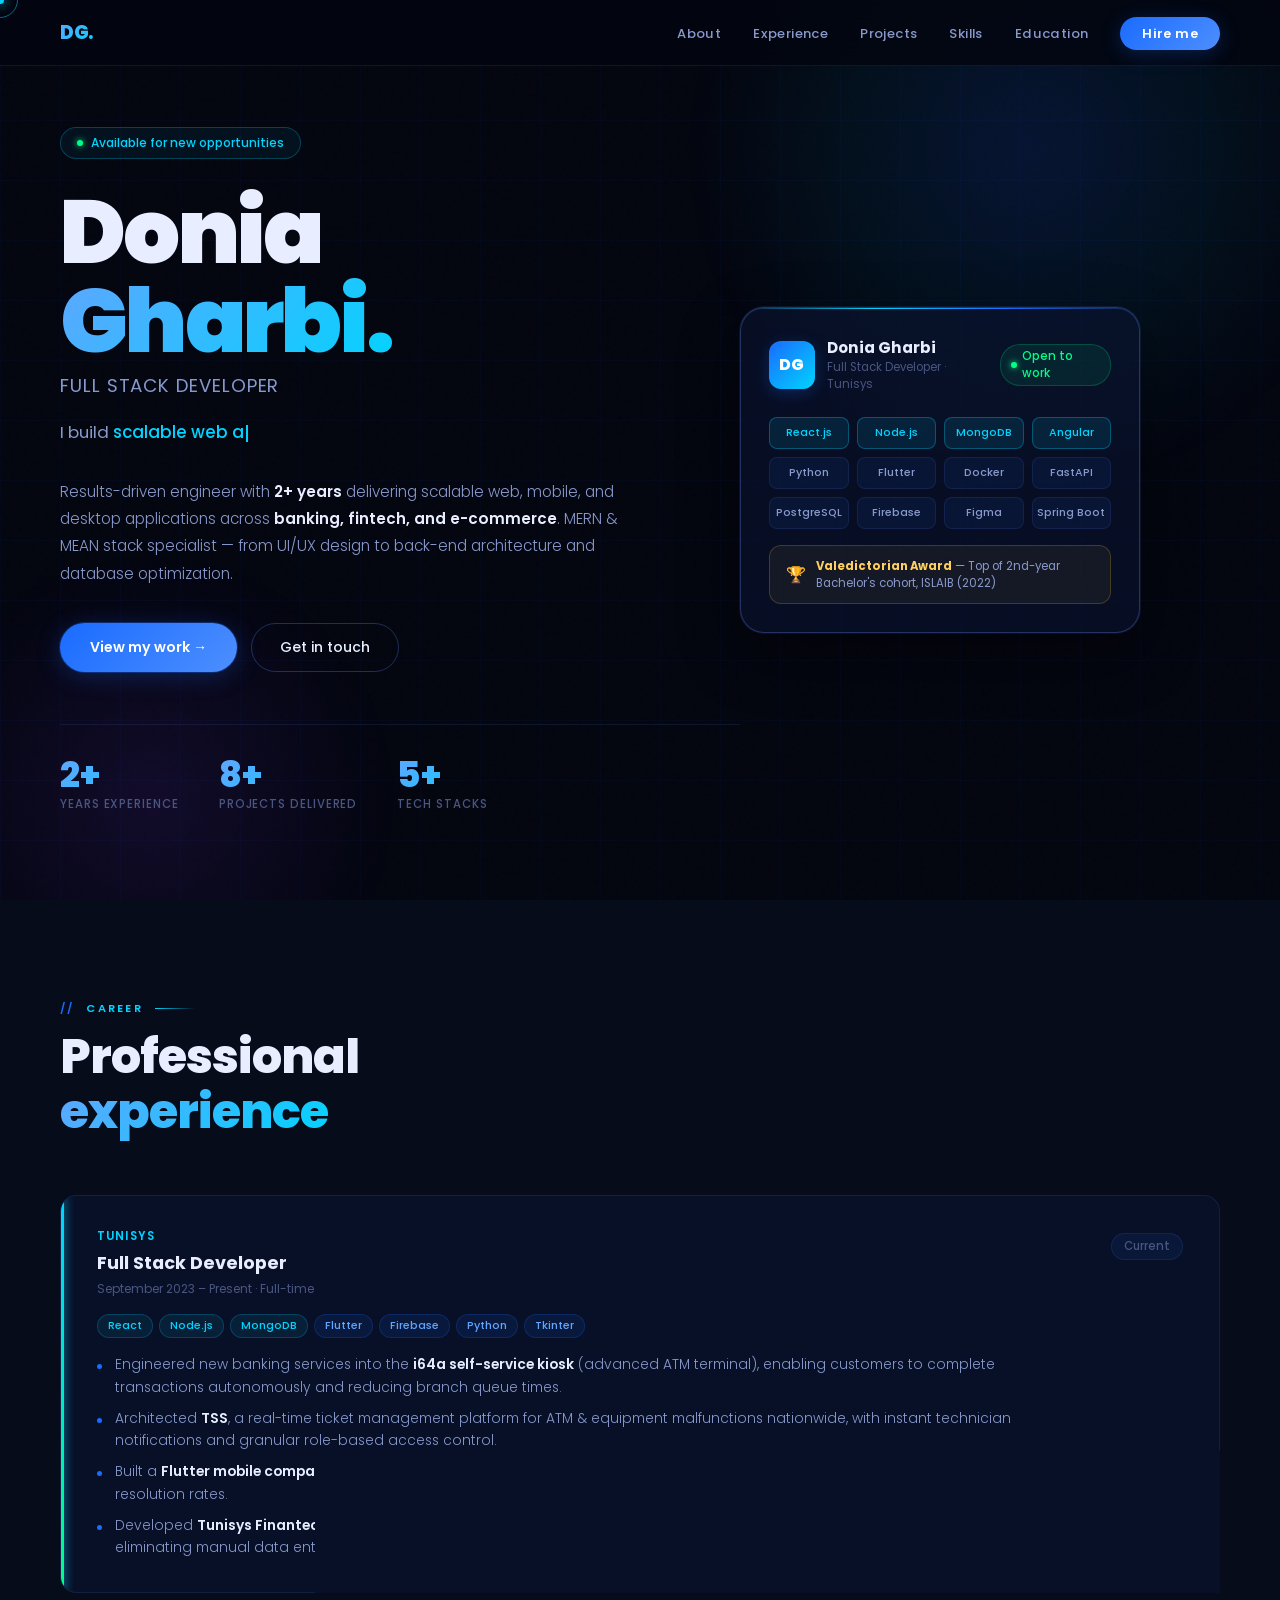
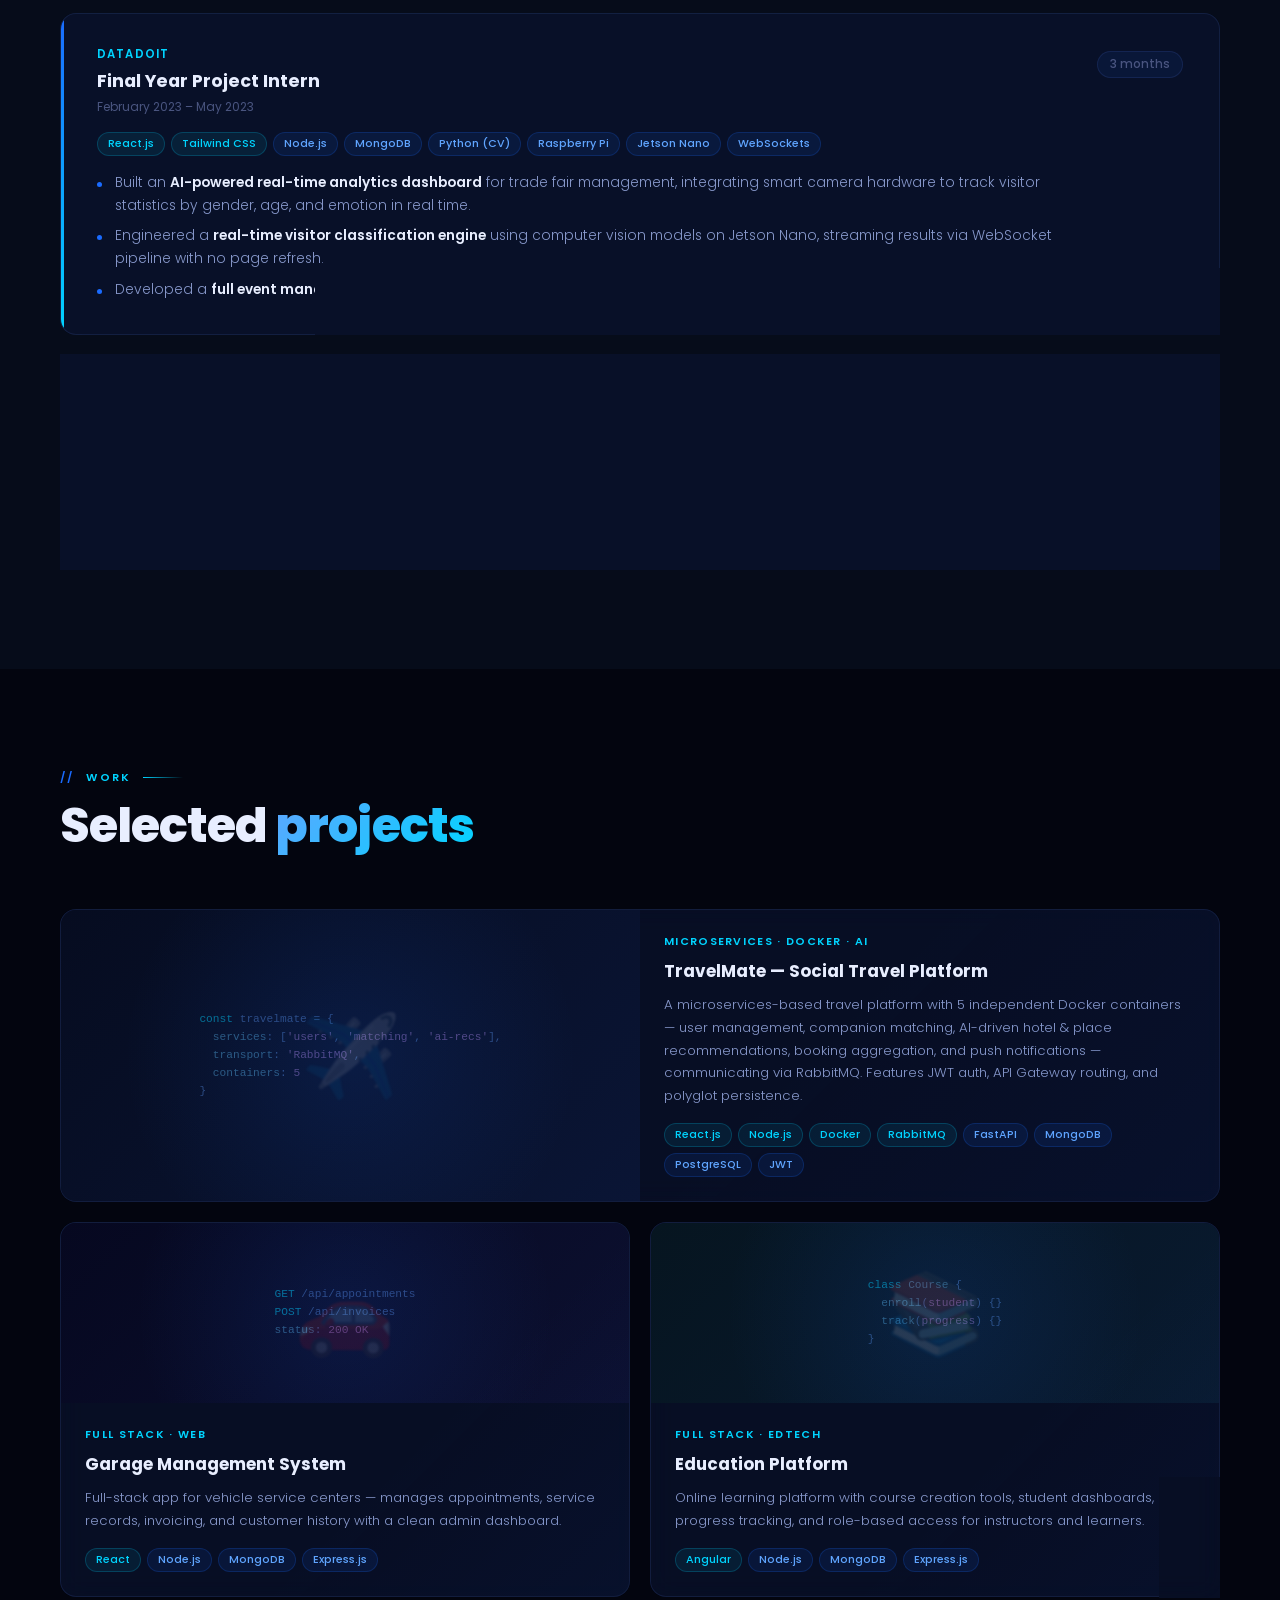
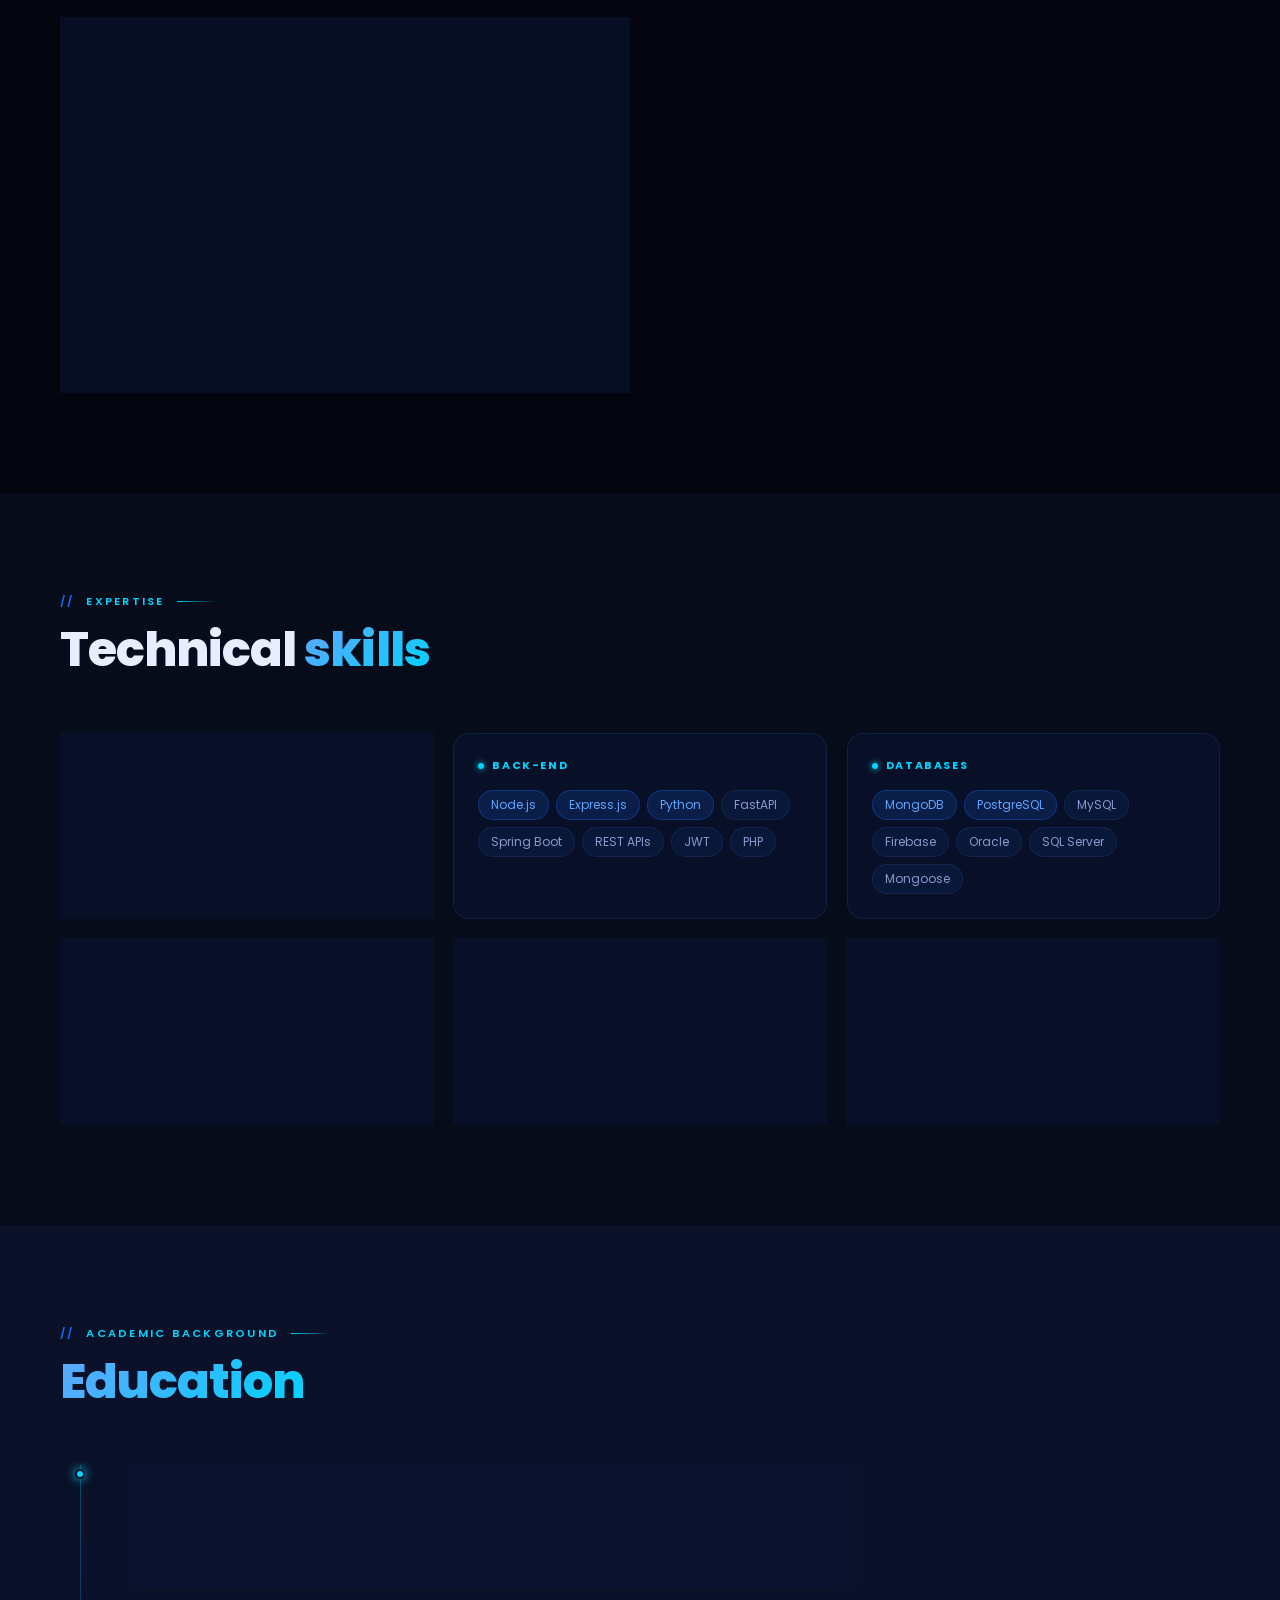
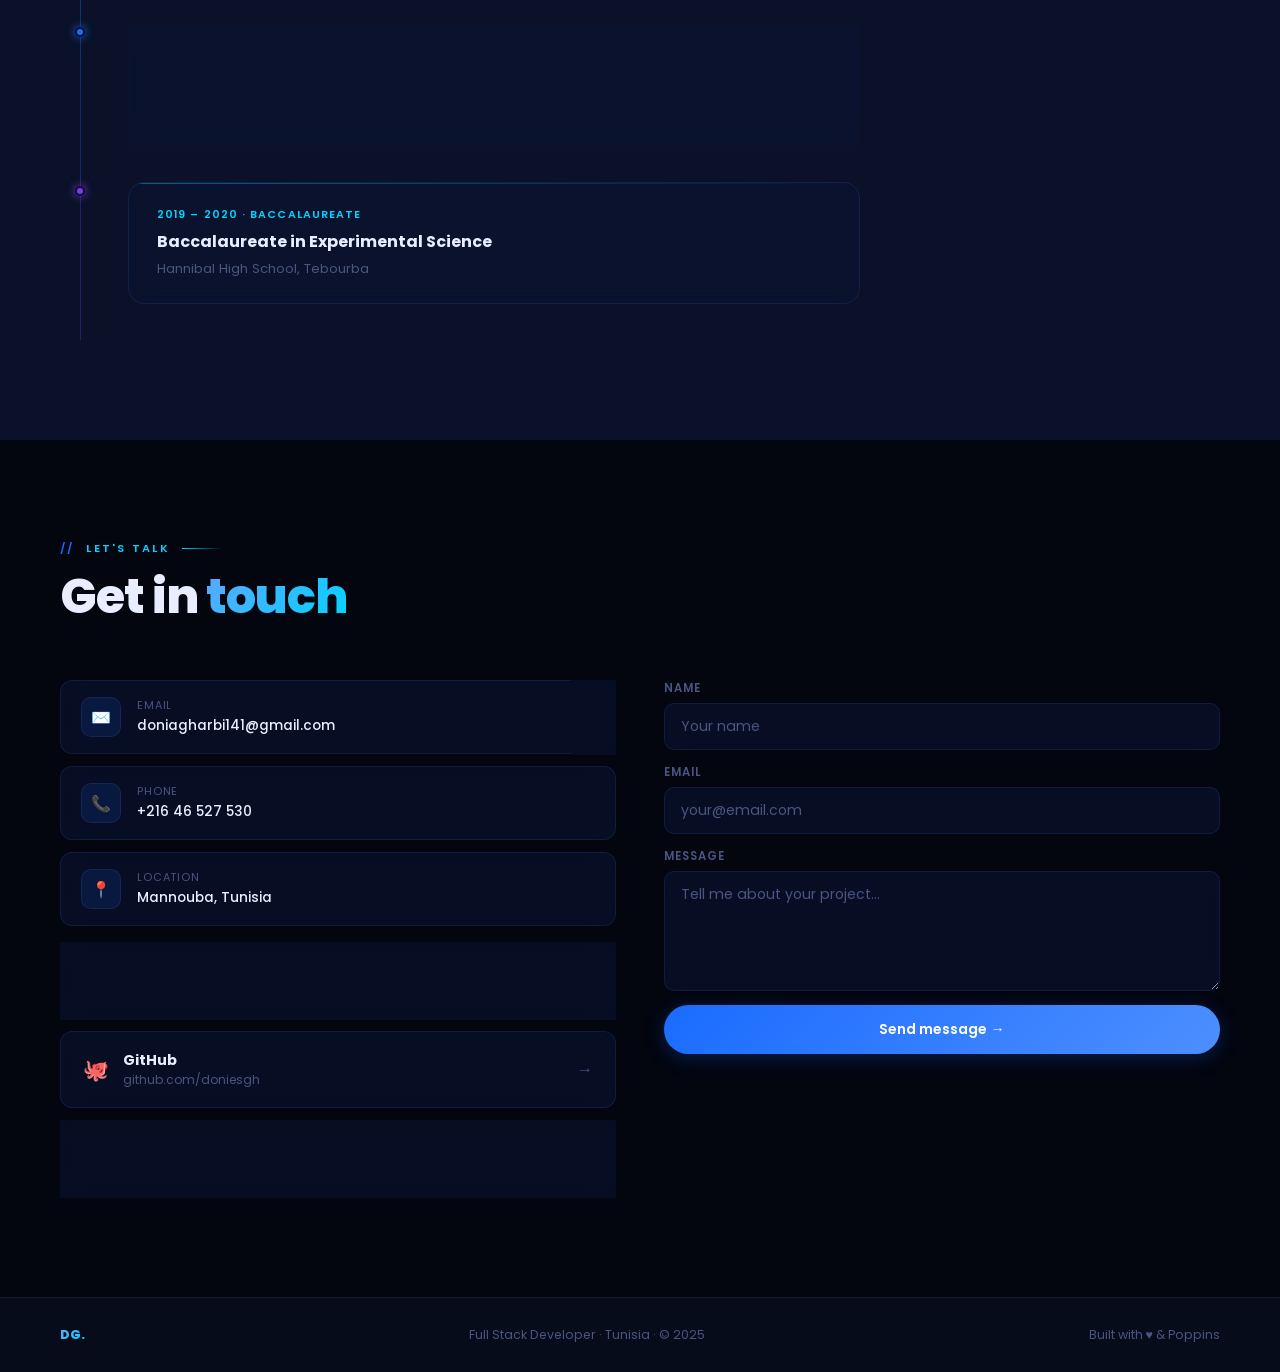
==== commit 7c0074cf: "v1" ====
--- a/index.html
+++ b/index.html
@@ -41,7 +41,21 @@
 }
 
 /* ── CURSOR ── */
-
+.cursor-dot {
+  position: fixed; width: 8px; height: 8px;
+  background: var(--cyan); border-radius: 50%;
+  pointer-events: none; z-index: 9999;
+  transform: translate(-50%,-50%);
+  transition: width 0.2s, height 0.2s, opacity 0.2s;
+  box-shadow: 0 0 12px var(--cyan), 0 0 24px var(--glow-cyan);
+}
+.cursor-ring {
+  position: fixed; width: 36px; height: 36px;
+  border: 1.5px solid rgba(0,212,255,0.5);
+  border-radius: 50%; pointer-events: none; z-index: 9998;
+  transform: translate(-50%,-50%);
+  transition: width 0.3s ease, height 0.3s ease, border-color 0.3s;
+}
 .cursor-dot.expand { width: 4px; height: 4px; }
 .cursor-ring.expand { width: 56px; height: 56px; border-color: var(--blue-light); }
 
@@ -60,6 +74,7 @@
   background: var(--bg);
   display: flex; flex-direction: column; align-items: center; justify-content: center;
   gap: 20px;
+  transition: opacity 0.5s ease;
 }
 .loader-name {
   font-size: 1.5rem; font-weight: 700; letter-spacing: 0.3em;
@@ -165,23 +180,6 @@
   padding: 6px 16px; border-radius: 40px; margin-bottom: 28px;
   animation: fadeUp 0.8s ease both;
 }
-section {
-  scroll-margin-top: 100px;
-}
-.cursor-dot,
-.cursor-ring {
-  pointer-events: none;
-}
-.nav-links li {
-  position: relative;
-  z-index: 10000;
-}
-section {
-  padding: 100px 60px;
-  position: relative;
-  z-index: 1;
-  scroll-margin-top: 100px;
-}
 .badge-dot { width: 6px; height: 6px; border-radius: 50%; background: #00ff88; animation: blink 2s infinite; box-shadow: 0 0 6px #00ff88; }
 @keyframes blink { 0%,100%{opacity:1} 50%{opacity:0.3} }
 
@@ -209,6 +207,7 @@
   min-height: 1.6em;
 }
 .typing-text { color: var(--cyan); font-weight: 500; }
+.cursor-blink { display: inline-block; width: 2px; height: 1em; background: var(--cyan); margin-left: 2px; vertical-align: middle; animation: blink 1s infinite; }
 
 .hero-desc {
   font-size: 0.95rem; line-height: 1.8;
@@ -1029,7 +1028,8 @@
       const loader = document.getElementById('loader');
       loader.style.opacity = '0';
       loader.style.transition = 'opacity 0.5s ease';
-      setTimeout(() => loader.style.display = 'none', 500);
+      loader.style.pointerEvents = 'none';
+      setTimeout(() => { loader.style.display = 'none'; }, 500);
     }, 300);
   }
 }, 120);
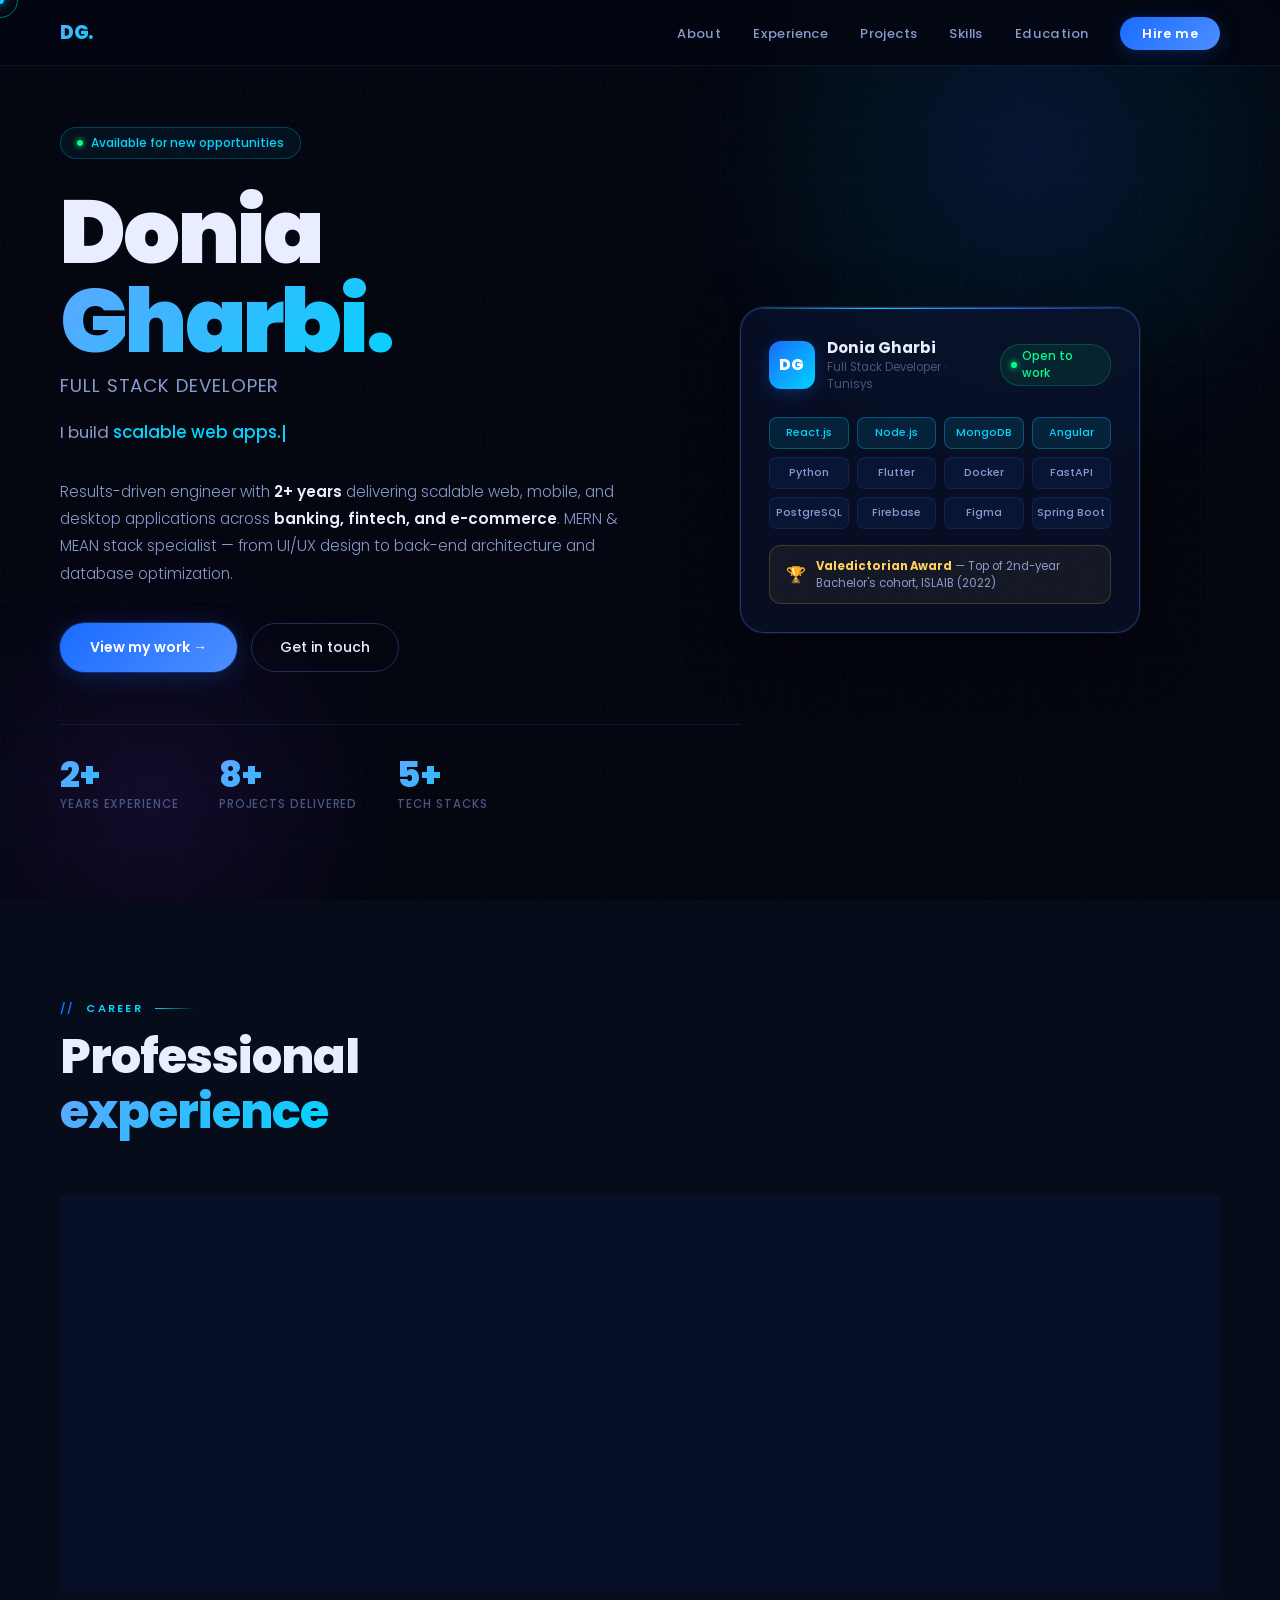
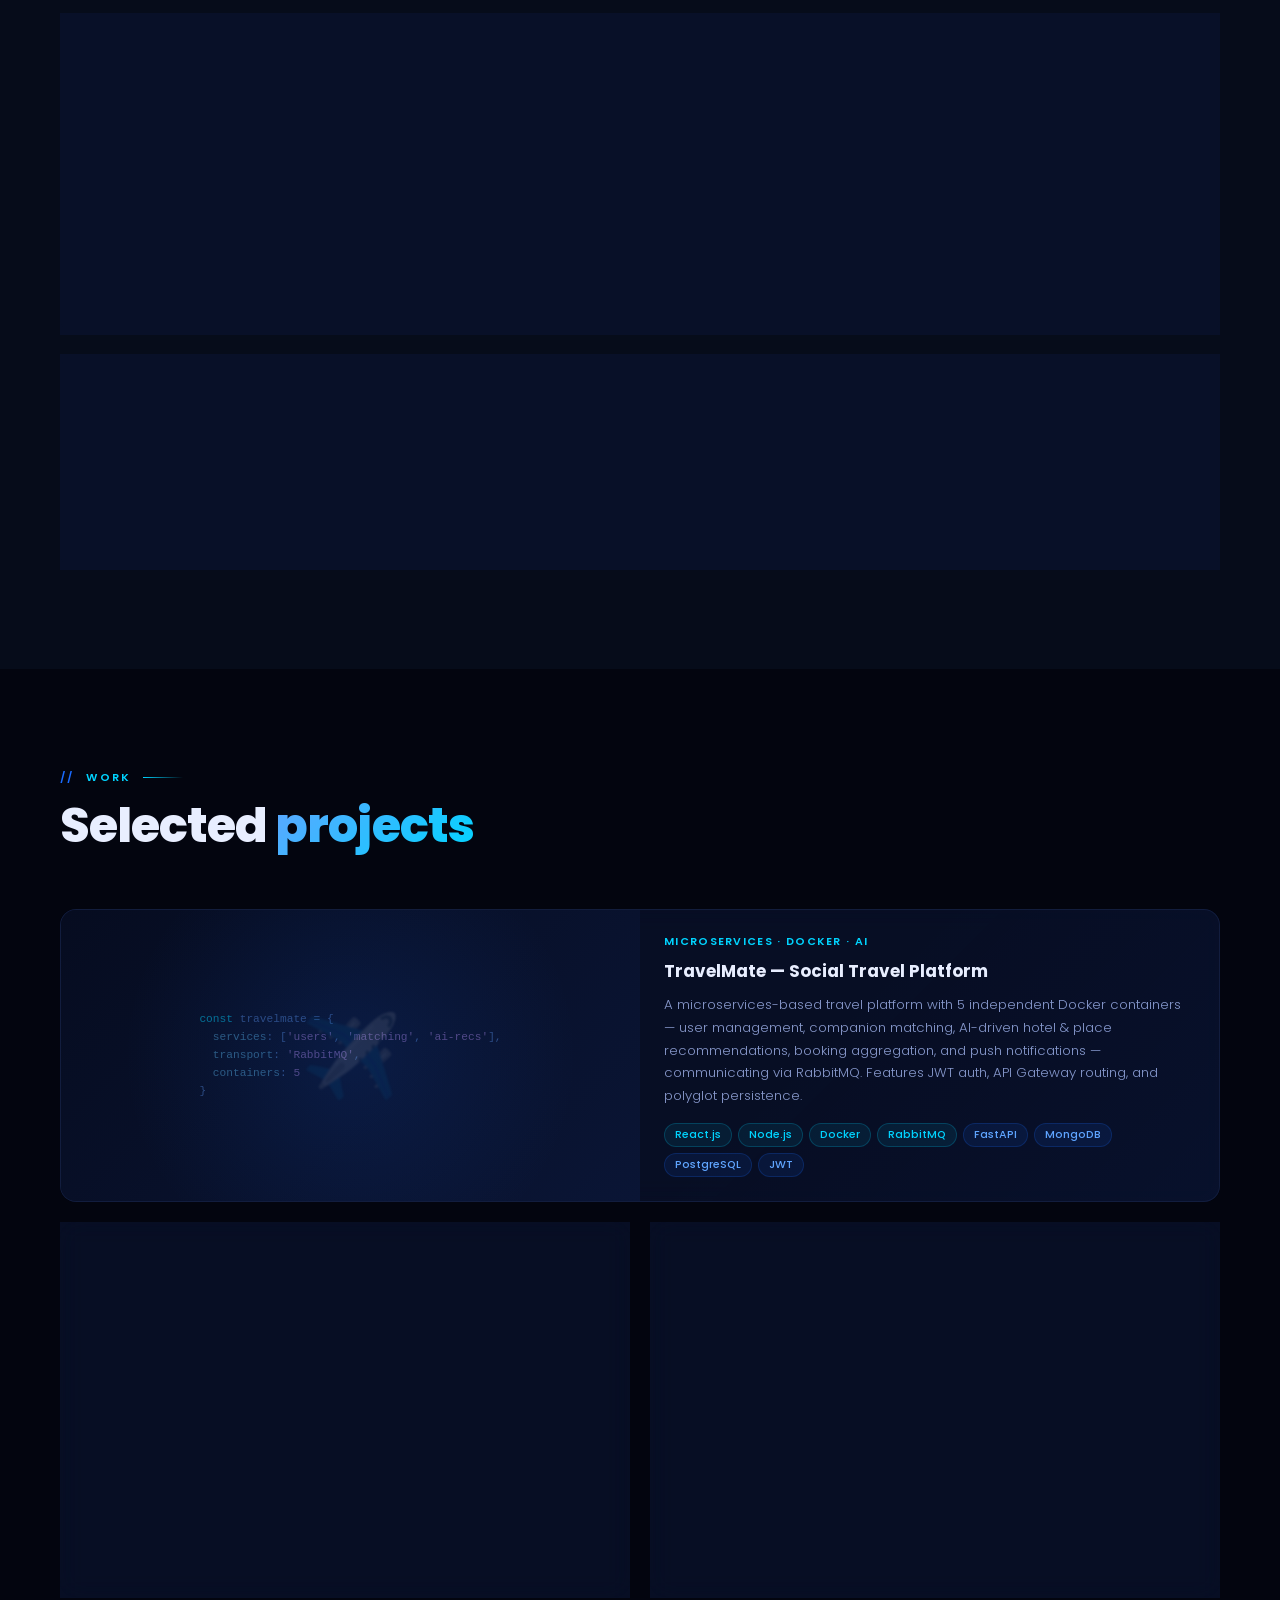
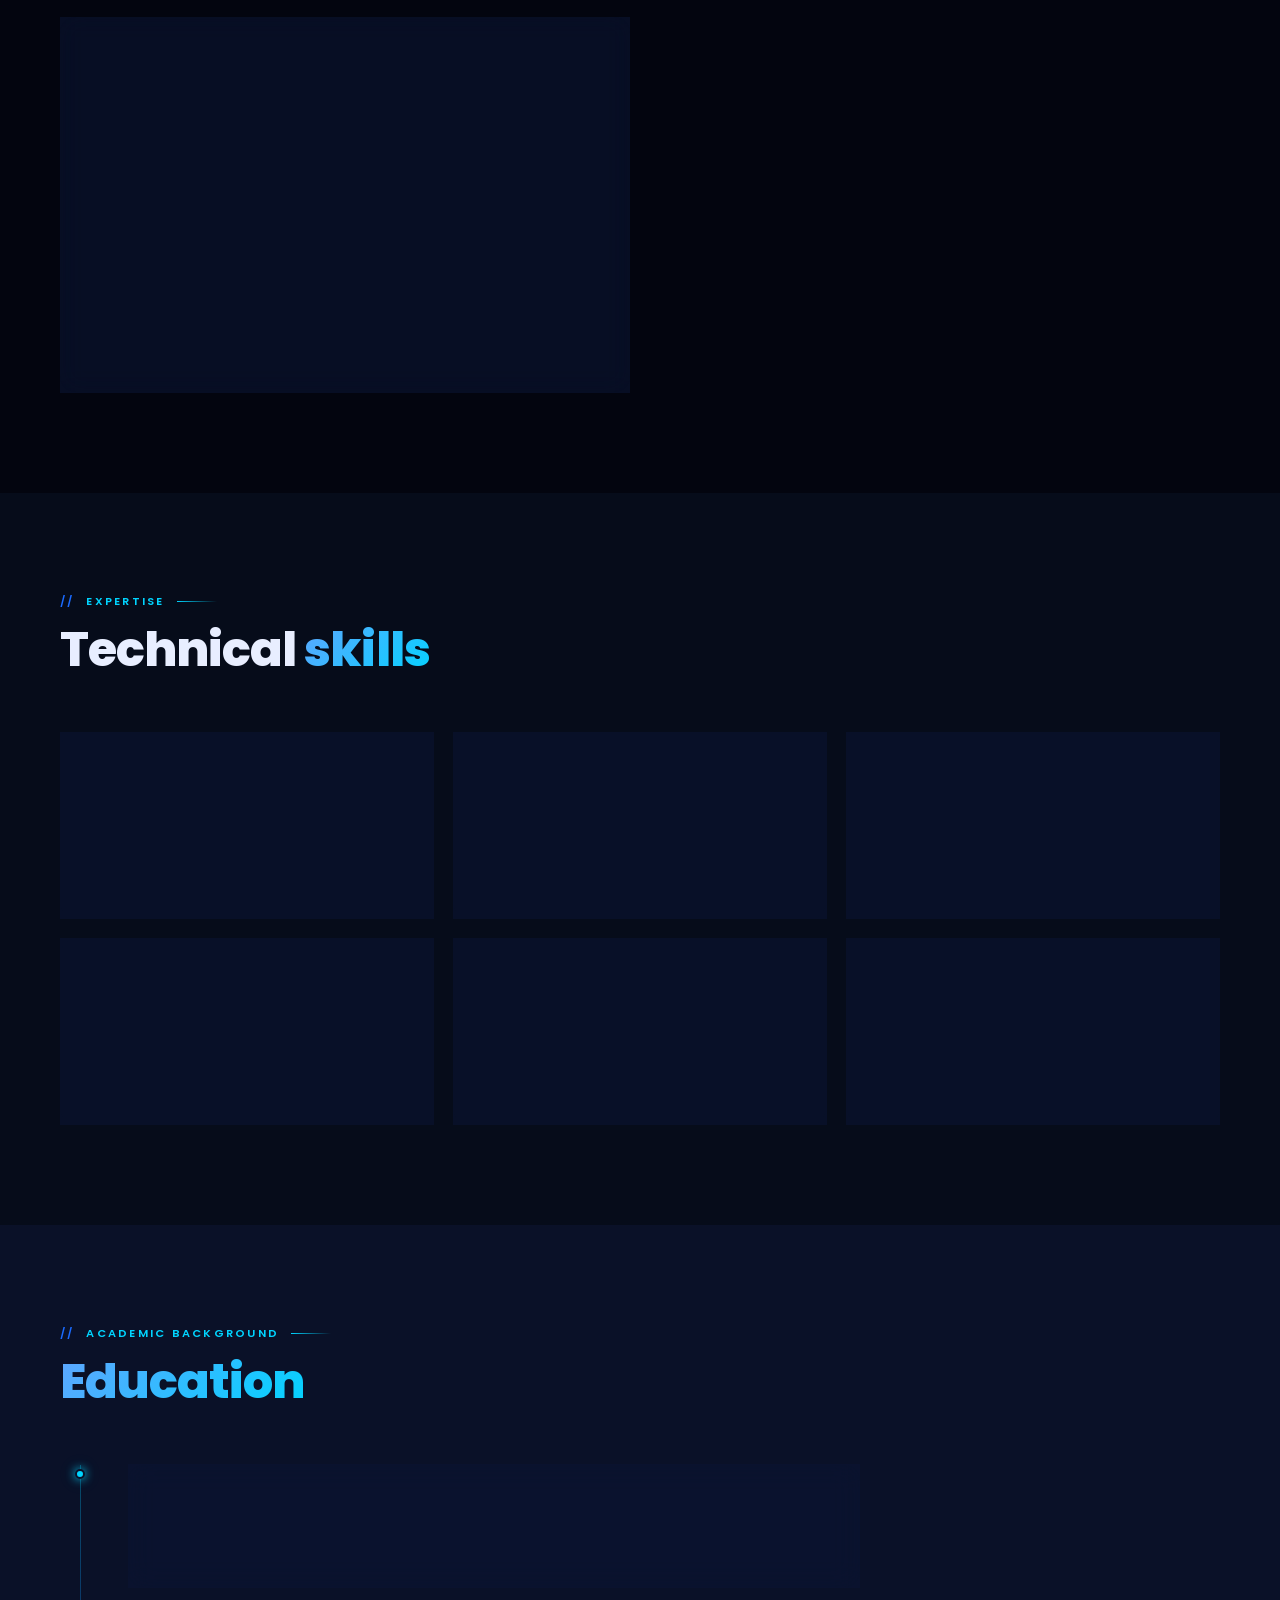
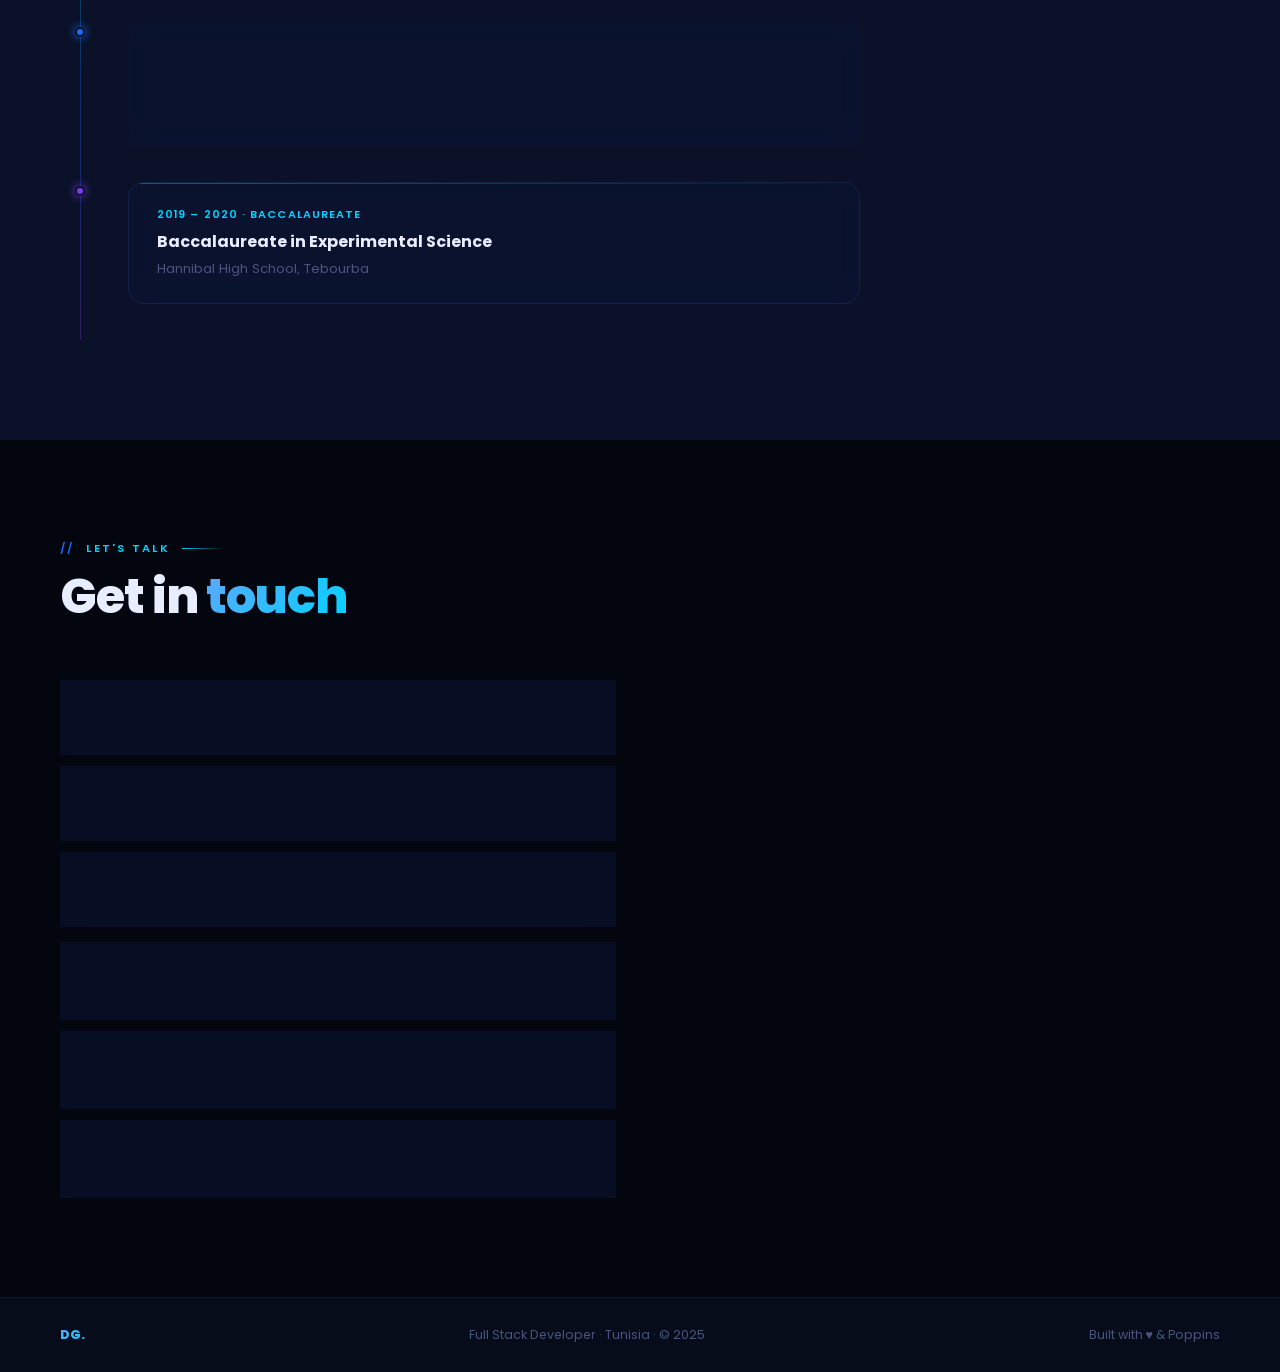
==== commit 5fd8837c: "v1" ====
--- a/index.html
+++ b/index.html
@@ -989,23 +989,7 @@
       </div>
     </div>
 
-    <div class="reveal reveal-delay-2">
-      <div class="contact-form">
-        <div class="form-group">
-          <label class="form-label">Name</label>
-          <input class="form-input" type="text" placeholder="Your name">
-        </div>
-        <div class="form-group">
-          <label class="form-label">Email</label>
-          <input class="form-input" type="email" placeholder="your@email.com">
-        </div>
-        <div class="form-group">
-          <label class="form-label">Message</label>
-          <textarea class="form-textarea" placeholder="Tell me about your project..."></textarea>
-        </div>
-        <button class="btn-send">Send message →</button>
-      </div>
-    </div>
+   
   </div>
 </section>
 
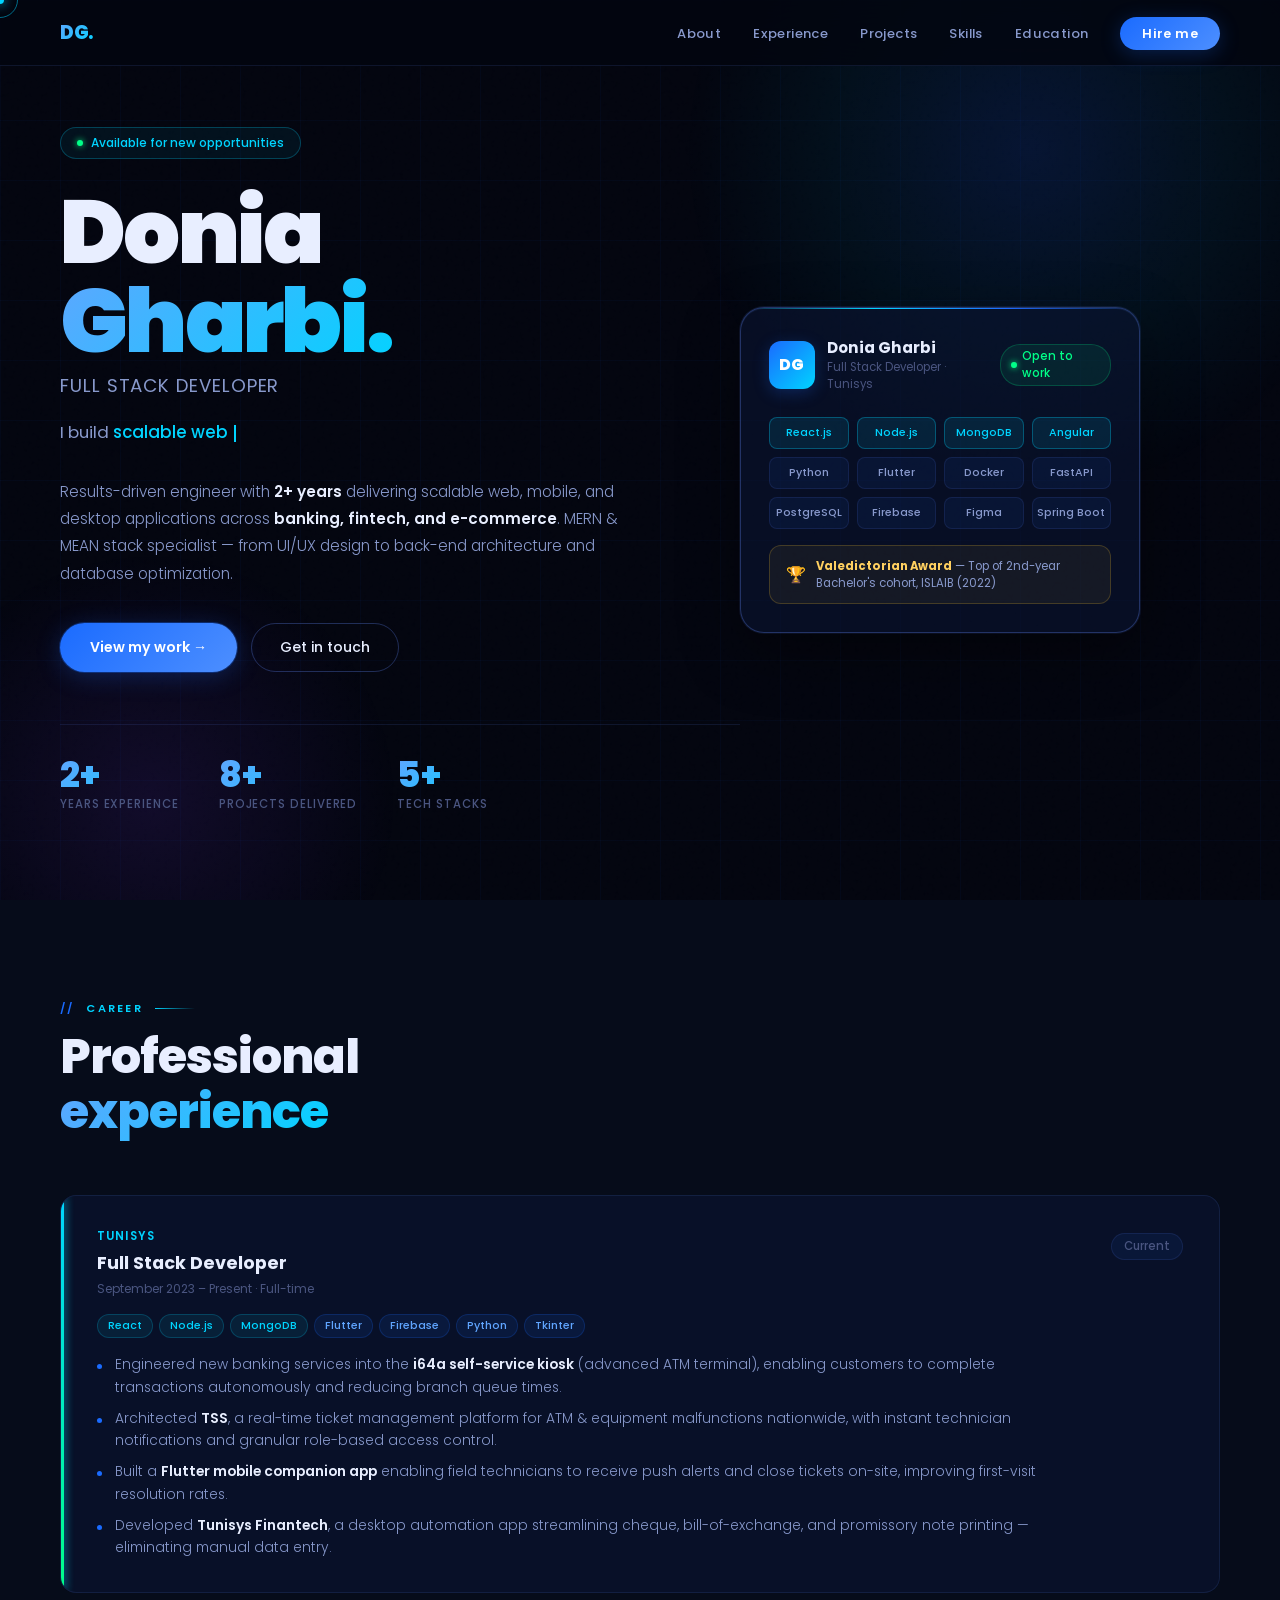
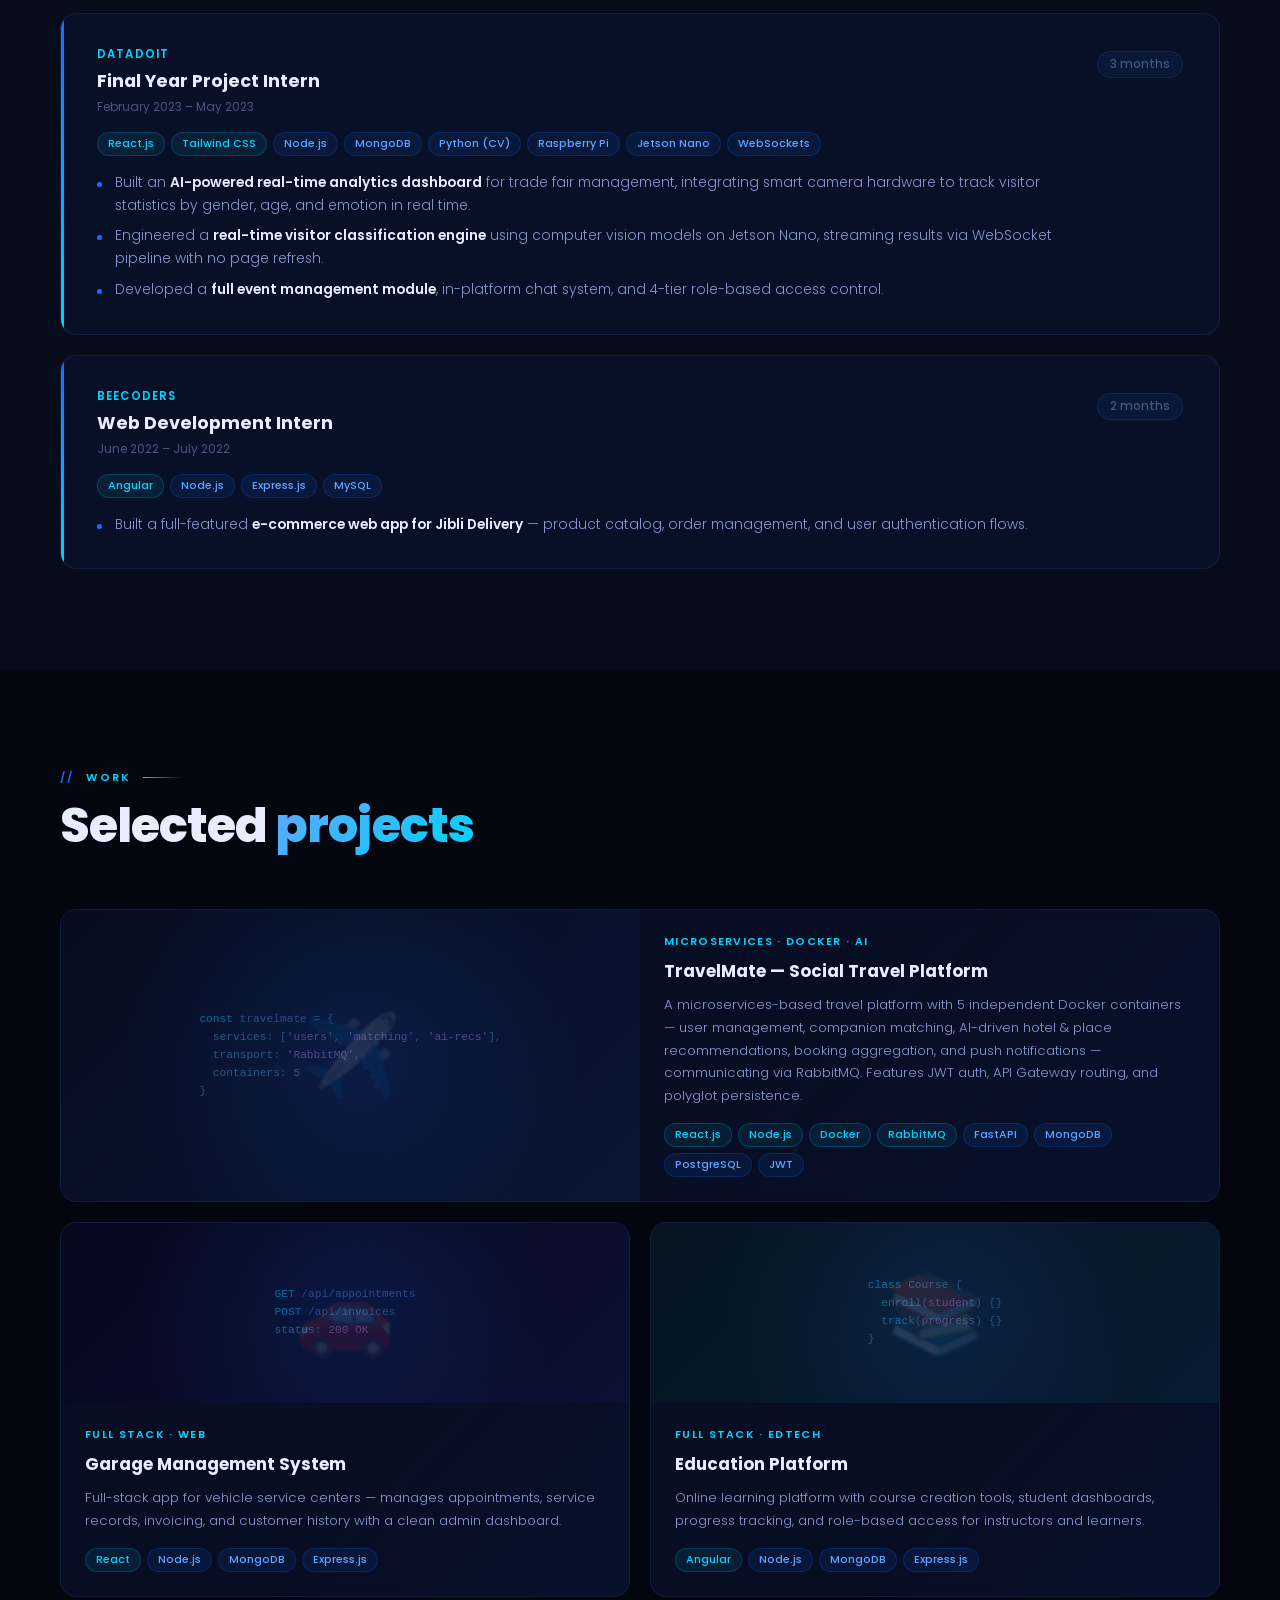
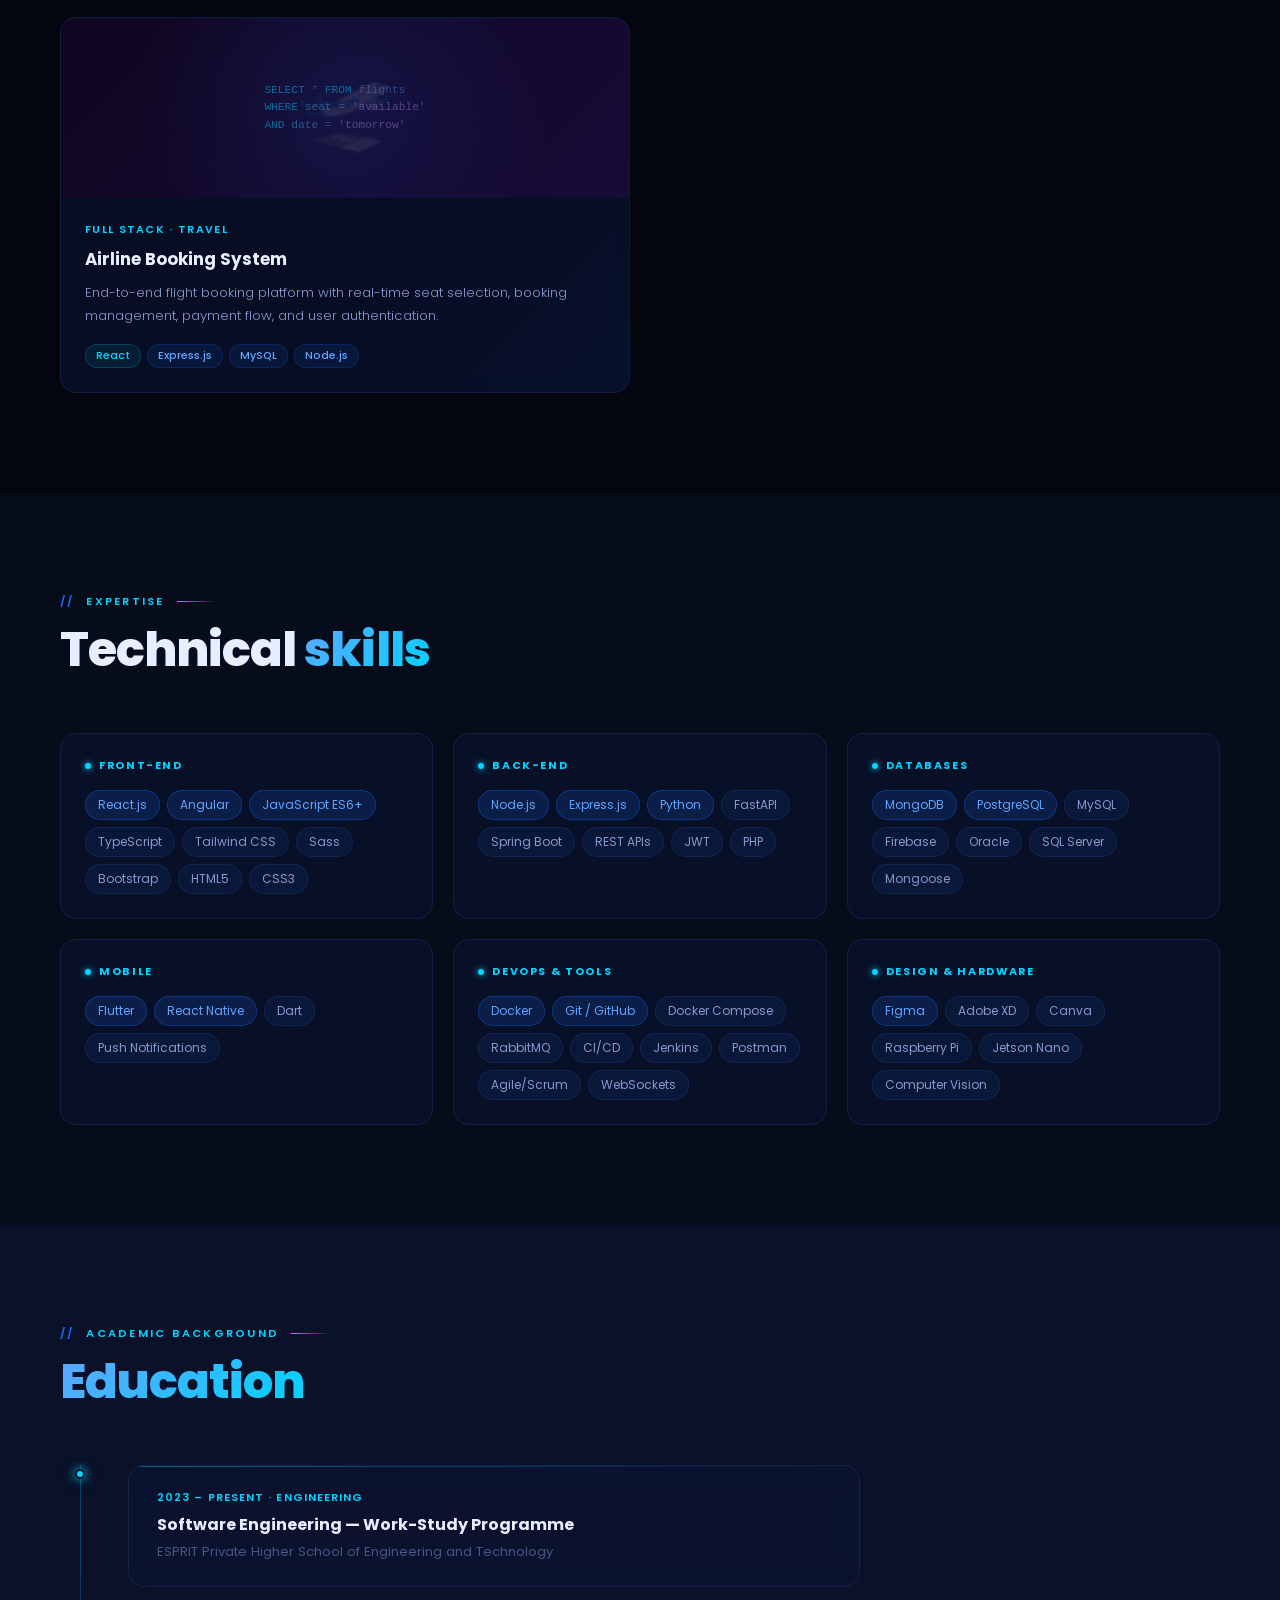
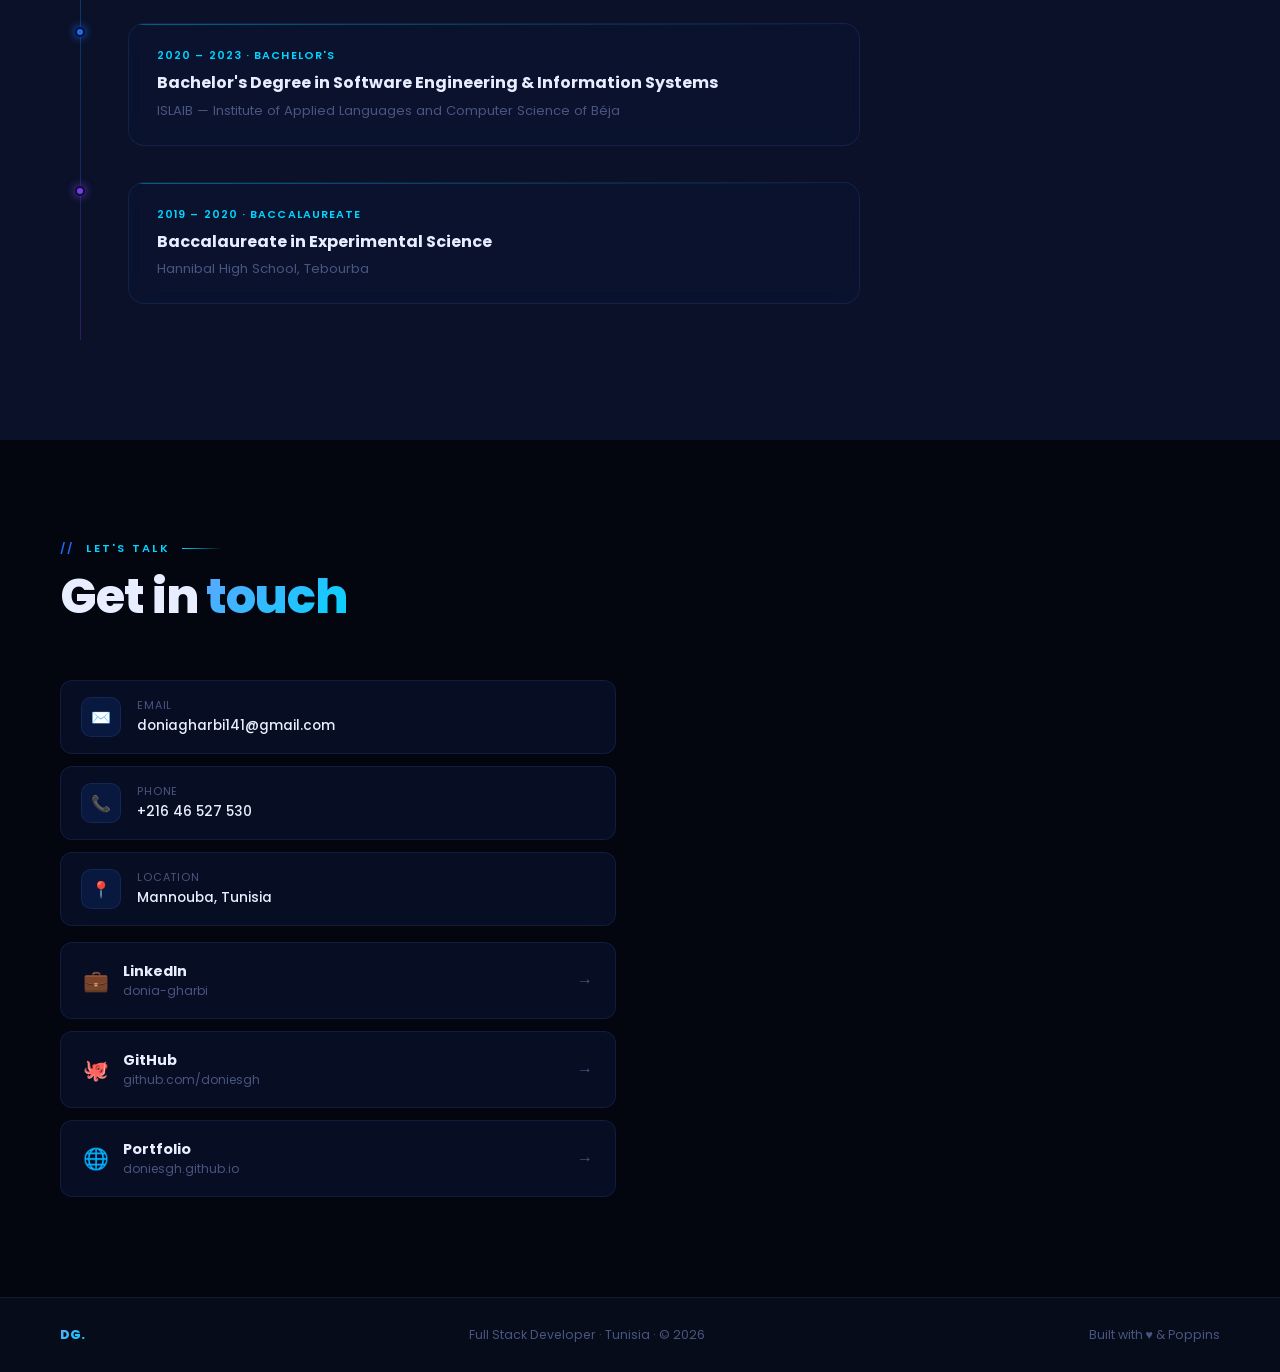
==== commit 9d296490: "v2" ====
--- a/index.html
+++ b/index.html
@@ -575,7 +575,7 @@
   .skills-grid { grid-template-columns: 1fr 1fr; }
   .projects-grid { grid-template-columns: 1fr; }
   .project-card.wide { grid-column: auto; display: flex; flex-direction: column; }
-  .contact-grid { grid-template-columns: 1fr; }
+  .contact-grid { display: flex; flex-direction: column; gap: 32px;}
 }
 @media(max-width:860px){
   nav { padding: 16px 24px; }
@@ -995,7 +995,7 @@
 
 <footer>
   <span class="footer-logo">DG.</span>
-  <span>Full Stack Developer · Tunisia · © 2025</span>
+  <span>Full Stack Developer · Tunisia · © 2026</span>
   <span>Built with ♥ &amp; Poppins</span>
 </footer>
 
